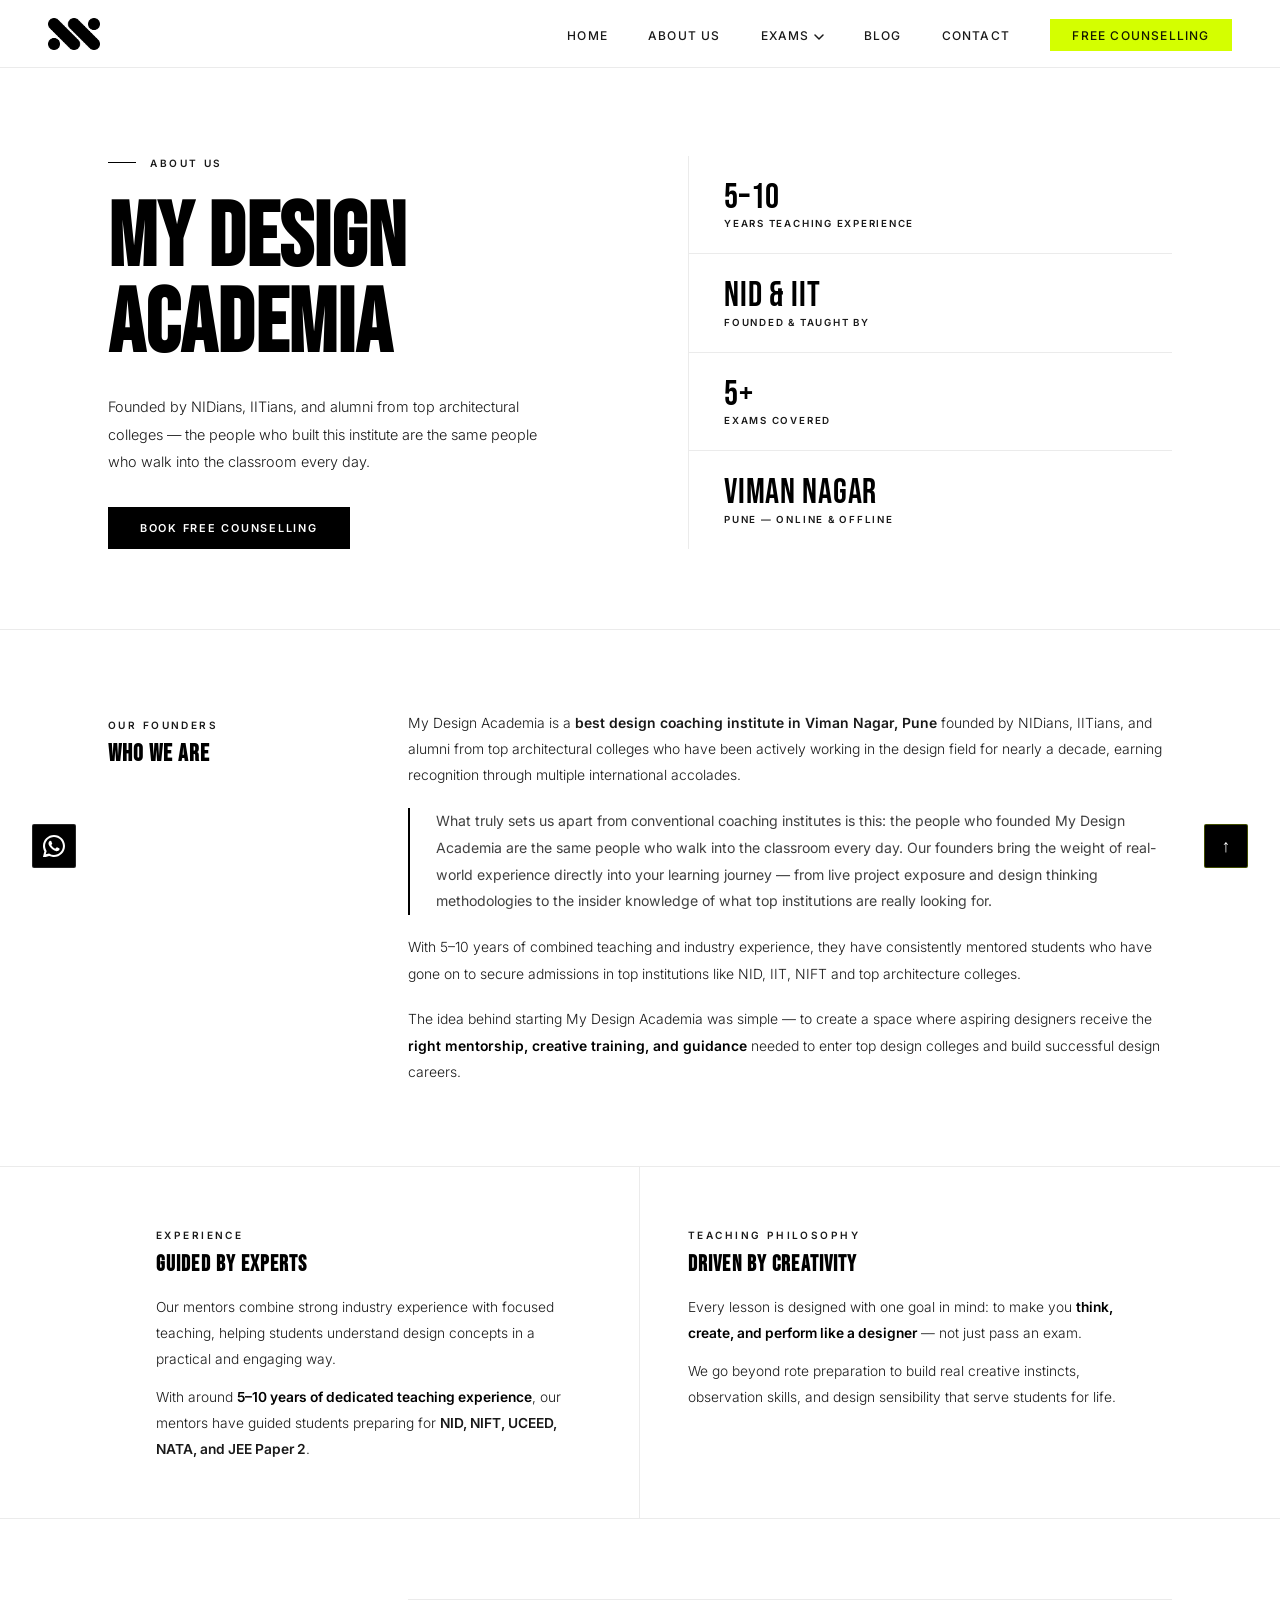
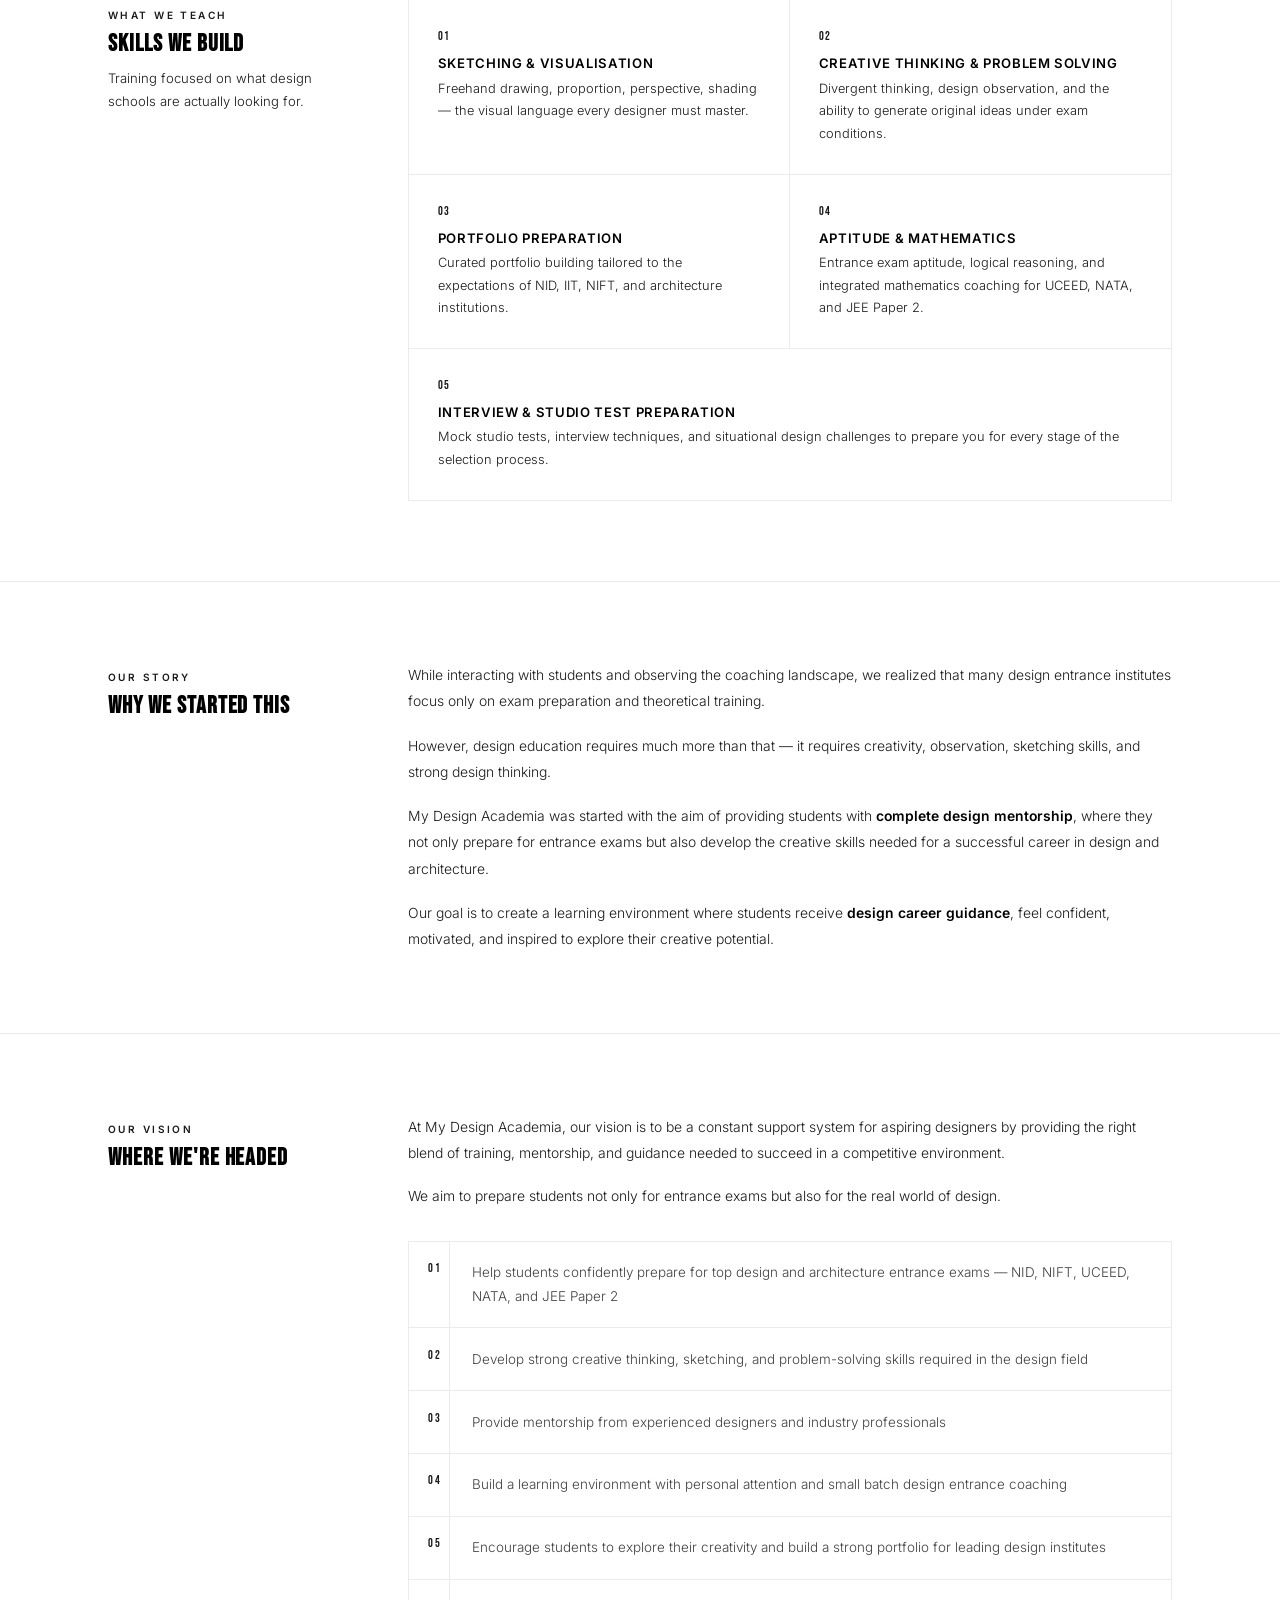
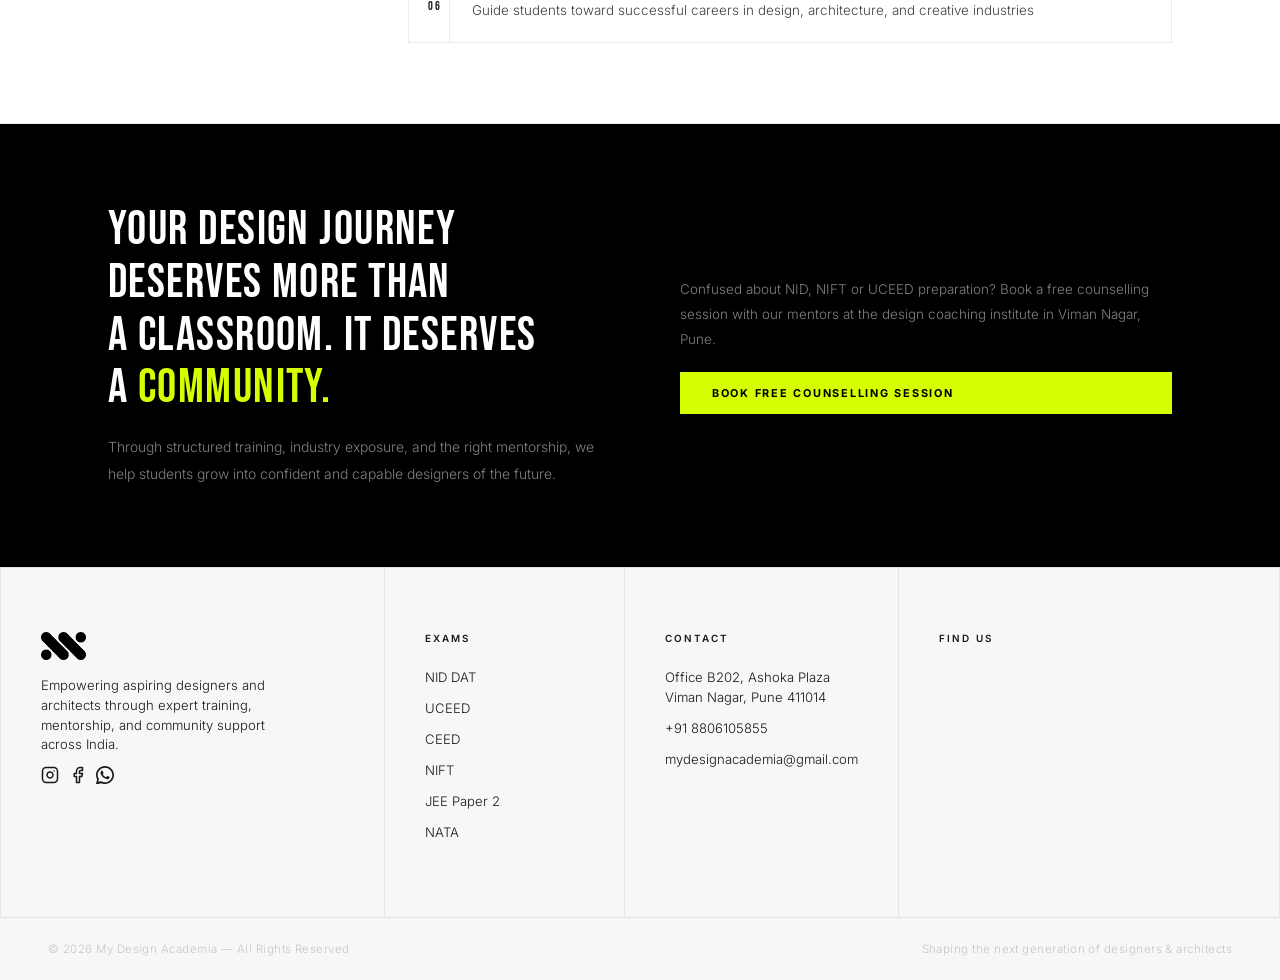
==== about_us.html @ 4517203c "fixes" ====
<!doctype html>
<html lang="en">
<head>
  <meta charset="UTF-8"/>
  <meta name="viewport" content="width=device-width, initial-scale=1.0"/>
  <title>About Us | My Design Academia</title>
  <link href="https://fonts.googleapis.com/css2?family=Bebas+Neue&family=Inter:wght@300;400;500;600&display=swap" rel="stylesheet"/>
  <link rel="stylesheet" href="css/style.css?v=2"/>
  <link rel="icon" href="favicon.ico">
</head>
<body>

<!-- Header injected by header.js -->
<div id="header"></div>

<!-- ═══ HERO ═══ -->
<section class="about-hero">
  <div class="ab-wrap">
    <div>
      <div class="ab-hero-kicker">
        <div class="ab-hero-kicker-line"></div>
        <span class="ab-label">About Us</span>
      </div>
      <h1>MY DESIGN<br>ACADEMIA</h1>
      <p class="ab-hero-sub">Founded by NIDians, IITians, and alumni from top architectural colleges &mdash; the people who built this institute are the same people who walk into the classroom every day.</p>
      <div class="ab-hero-actions">
        <a class="ab-btn-fill" href="contactus.html?exam=counselling#form">Book Free Counselling</a>
        <!-- <a class="ab-btn-ghost" href="index.html#exams">Our Courses &rarr;</a> -->
      </div>
    </div>
    <div class="ab-hero-stats">
      <div class="ab-hstat">
        <div class="ab-hstat-n">5&ndash;10</div>
        <div class="ab-hstat-l">Years Teaching Experience</div>
      </div>
      <div class="ab-hstat">
        <div class="ab-hstat-n">NID &amp; IIT</div>
        <div class="ab-hstat-l">Founded &amp; Taught By</div>
      </div>
      <div class="ab-hstat">
        <div class="ab-hstat-n">5+</div>
        <div class="ab-hstat-l">Exams Covered</div>
      </div>
      <div class="ab-hstat">
        <div class="ab-hstat-n">Viman Nagar</div>
        <div class="ab-hstat-l">Pune &mdash; Online &amp; Offline</div>
      </div>
    </div>
  </div>
</section>

<!-- ═══ FOUNDERS ═══ -->
<section class="ab-founders">
  <div class="ab-wrap">
    <div class="ab-sec-aside">
      <span class="ab-label">Our Founders</span>
      <h2>WHO WE ARE</h2>
    </div>
    <div class="ab-founders-body">
      <p>My Design Academia is a <b>best design coaching institute in Viman Nagar, Pune</b> founded by NIDians, IITians, and alumni from top architectural colleges who have been actively working in the design field for nearly a decade, earning recognition through multiple international accolades.</p>
      <div class="ab-pull-quote">
        <p>What truly sets us apart from conventional coaching institutes is this: the people who founded My Design Academia are the same people who walk into the classroom every day. Our founders bring the weight of real-world experience directly into your learning journey &mdash; from live project exposure and design thinking methodologies to the insider knowledge of what top institutions are really looking for.</p>
      </div>
      <p>With 5&ndash;10 years of combined teaching and industry experience, they have consistently mentored students who have gone on to secure admissions in top institutions like NID, IIT, NIFT and top architecture colleges.</p>
      <p>The idea behind starting My Design Academia was simple &mdash; to create a space where aspiring designers receive the <strong>right mentorship, creative training, and guidance</strong> needed to enter top design colleges and build successful design careers.</p>
    </div>
  </div>
</section>

<!-- ═══ EXPERIENCE + TEACHING ═══ -->
<div class="ab-two-col-strip">
  <div class="ab-wrap">
    <div class="ab-tcol">
      <span class="ab-label">Experience</span>
      <h3>GUIDED BY EXPERTS</h3>
      <p>Our mentors combine strong industry experience with focused teaching, helping students understand design concepts in a practical and engaging way.</p>
      <p>With around <strong>5&ndash;10 years of dedicated teaching experience</strong>, our mentors have guided students preparing for <b>NID, NIFT, UCEED, NATA, and JEE Paper 2</b>.</p>
    </div>
    <div class="ab-tcol">
      <span class="ab-label">Teaching Philosophy</span>
      <h3>DRIVEN BY CREATIVITY</h3>
      <p>Every lesson is designed with one goal in mind: to make you <strong>think, create, and perform like a designer</strong> &mdash; not just pass an exam.</p>
      <p>We go beyond rote preparation to build real creative instincts, observation skills, and design sensibility that serve students for life.</p>
    </div>
  </div>
</div>

<!-- ═══ SKILLS ═══ -->
<section class="ab-skills">
  <div class="ab-wrap">
    <div class="ab-sec-aside">
      <span class="ab-label">What We Teach</span>
      <h2>SKILLS WE BUILD</h2>
      <p class="ab-sec-sub">Training focused on what design schools are actually looking for.</p>
    </div>
    <div class="ab-skills-grid">
      <div class="ab-sk">
        <div class="ab-sk-n">01</div>
        <div class="ab-sk-title">Sketching &amp; Visualisation</div>
        <div class="ab-sk-desc">Freehand drawing, proportion, perspective, shading &mdash; the visual language every designer must master.</div>
      </div>
      <div class="ab-sk">
        <div class="ab-sk-n">02</div>
        <div class="ab-sk-title">Creative Thinking &amp; Problem Solving</div>
        <div class="ab-sk-desc">Divergent thinking, design observation, and the ability to generate original ideas under exam conditions.</div>
      </div>
      <div class="ab-sk">
        <div class="ab-sk-n">03</div>
        <div class="ab-sk-title">Portfolio Preparation</div>
        <div class="ab-sk-desc">Curated portfolio building tailored to the expectations of NID, IIT, NIFT, and architecture institutions.</div>
      </div>
      <div class="ab-sk">
        <div class="ab-sk-n">04</div>
        <div class="ab-sk-title">Aptitude &amp; Mathematics</div>
        <div class="ab-sk-desc">Entrance exam aptitude, logical reasoning, and integrated mathematics coaching for UCEED, NATA, and JEE Paper 2.</div>
      </div>
      <div class="ab-sk ab-full">
        <div class="ab-sk-n">05</div>
        <div class="ab-sk-title">Interview &amp; Studio Test Preparation</div>
        <div class="ab-sk-desc">Mock studio tests, interview techniques, and situational design challenges to prepare you for every stage of the selection process.</div>
      </div>
    </div>
  </div>
</section>

<!-- ═══ WHY WE STARTED ═══ -->
<section class="ab-why">
  <div class="ab-wrap">
    <div class="ab-sec-aside">
      <span class="ab-label">Our Story</span>
      <h2>WHY WE STARTED THIS</h2>
    </div>
    <div class="ab-why-body">
      <p>While interacting with students and observing the coaching landscape, we realized that many design entrance institutes focus only on exam preparation and theoretical training.</p>
      <p>However, design education requires much more than that &mdash; it requires creativity, observation, sketching skills, and strong design thinking.</p>
      <p>My Design Academia was started with the aim of providing students with <strong>complete design mentorship</strong>, where they not only prepare for entrance exams but also develop the creative skills needed for a successful career in design and architecture.</p>
      <p>Our goal is to create a learning environment where students receive <strong>design career guidance</strong>, feel confident, motivated, and inspired to explore their creative potential.</p>
    </div>
  </div>
</section>

<!-- ═══ VISION ═══ -->
<section class="ab-vision">
  <div class="ab-wrap">
    <div class="ab-sec-aside">
      <span class="ab-label">Our Vision</span>
      <h2>WHERE WE'RE HEADED</h2>
    </div>
    <div>
      <div class="ab-vision-intro">
        <p>At My Design Academia, our vision is to be a constant support system for aspiring designers by providing the right blend of training, mentorship, and guidance needed to succeed in a competitive environment.</p>
        <p>We aim to prepare students not only for entrance exams but also for the real world of design.</p>
      </div>
      <div class="ab-vision-list">
        <div class="ab-vl-row">
          <div class="ab-vl-num">01</div>
          <div class="ab-vl-text">Help students confidently prepare for top design and architecture entrance exams &mdash; NID, NIFT, UCEED, NATA, and JEE Paper 2</div>
        </div>
        <div class="ab-vl-row">
          <div class="ab-vl-num">02</div>
          <div class="ab-vl-text">Develop strong creative thinking, sketching, and problem-solving skills required in the design field</div>
        </div>
        <div class="ab-vl-row">
          <div class="ab-vl-num">03</div>
          <div class="ab-vl-text">Provide mentorship from experienced designers and industry professionals</div>
        </div>
        <div class="ab-vl-row">
          <div class="ab-vl-num">04</div>
          <div class="ab-vl-text">Build a learning environment with personal attention and small batch design entrance coaching</div>
        </div>
        <div class="ab-vl-row">
          <div class="ab-vl-num">05</div>
          <div class="ab-vl-text">Encourage students to explore their creativity and build a strong portfolio for leading design institutes</div>
        </div>
        <div class="ab-vl-row">
          <div class="ab-vl-num">06</div>
          <div class="ab-vl-text">Guide students toward successful careers in design, architecture, and creative industries</div>
        </div>
      </div>
    </div>
  </div>
</section>

<!-- ═══ CTA BAND ═══ -->
<div class="ab-cta-band">
  <div class="ab-wrap">
    <div>
      <div class="ab-cta-heading">YOUR DESIGN JOURNEY<br>DESERVES MORE THAN<br>A CLASSROOM. IT DESERVES<br>A <span>COMMUNITY.</span></div>
      <p class="ab-cta-body">Through structured training, industry exposure, and the right mentorship, we help students grow into confident and capable designers of the future.</p>
    </div>
    <div class="ab-cta-right">
      <p>Confused about NID, NIFT or UCEED preparation? Book a free counselling session with our mentors at the design coaching institute in Viman Nagar, Pune.</p>
      <a class="ab-btn-accent" href="contactus.html?course=counselling#form">Book Free Counselling Session</a>
      <!-- <a class="ab-btn-outline-w" href="index.html#exams">Explore Our Courses &rarr;</a> -->
    </div>
  </div>
</div>

<!-- Footer injected by header.js -->
<div id="footer"></div>

<script src="header.js"></script>
<script src="js/script.js"></script>

</body>
</html>
---- css/style.css ----
:root {
  --bg: #ffffff;
  --bg2: #f7f7f7;
  --bg3: #eeeeee;
  --border: rgba(0, 0, 0, 0.08);
  --white: #000000;
  --muted: rgba(0, 0, 0, 0.90);
  --mid: rgba(0, 0, 0, 0.75);
}

*,
*::before,
*::after {
  margin: 0;
  padding: 0;
  box-sizing: border-box;
}

html {
  scroll-behavior: smooth;
}
body {
  background: var(--bg);
  color: var(--white);
  font-family: "Inter", sans-serif;
  font-weight: 300;
  overflow-x: hidden;
}
a {
  text-decoration: none;
  color: inherit;
}
b{
  font-weight: 600;
  /* color: var(--mid) */
}
th{
  padding: 5px;
}
.label {
  font-size: 0.68rem;
  font-weight: 600;
  letter-spacing: 0.22em;
  color: var(--muted);
}
.btn {
  display: inline-block;
  font-family: "Inter", sans-serif;
  font-weight: 600;
  font-size: 0.72rem;
  letter-spacing: 0.16em;
  text-transform: uppercase;
  padding: 0.85rem 2rem;
  cursor: pointer;
  transition: all 0.2s;
}
.btn-white {
  background: #000;
  color: #fff;
}
.btn-white:hover {
  background: #333;
  color: #fff;
}
.btn-outline {
  border: 1px solid rgba(0, 0, 0, 0.4);
  color: #000;
}
.btn-outline:hover {
  background: #000;
  color: #fff;
}
.btn-black {
  background: #fff;
  color: #000;
  border: 1px solid rgba(0, 0, 0, 0.25);
}
.btn-black:hover {
  background: #000;
  color: #fff;
}

/* TOPBAR */

/* NAV */
nav {
  position: sticky;
  top: 0;
  z-index: 100;
  background: var(--bg);
  border-bottom: 1px solid var(--border);
  display: flex;
  align-items: center;
  justify-content: space-between;
  padding: 0 3rem;
  height: 68px;
}
.nav-logo {
  display: flex;
  align-items: center;
}
.nav-links {
  display: flex;
  align-items: center;
  gap: 2.5rem;
  list-style: none;
}
.nav-links a {
  font-size: 0.75rem;
  font-weight: 500;
  letter-spacing: 0.1em;
  text-transform: uppercase;
  color: var(--muted);
  transition: color 0.2s;
}
.nav-links a:hover {
  color: #000;
}
.nav-cta {
  background: #d4ff00;
  color: #fff;
  padding: 0.55rem 1.4rem;
  font-size: 0.7rem;
  font-weight: 600;
  letter-spacing: 0.12em;
  text-transform: uppercase;
  transition: background 0.2s;
}
.nav-cta:hover {
  background: #333;
  color: #d4ff00 !important;
}
/* MOBILE */
@media (max-width: 960px) {
  nav {
    padding: 0 1.5rem;
  }

  .nav-links {
    display: none;
    position: fixed;
    top: 68px;
    left: 0;
    right: 0;
    background: var(--bg);
    border-bottom: 1px solid var(--border);
    flex-direction: column;
    align-items: flex-start;
    gap: 0;
    padding: 0.5rem 1.5rem 1.5rem;
    z-index: 99;
    box-shadow: 0 8px 24px rgba(0, 0, 0, 0.08);
  }

  .nav-links.open {
    display: flex;
  }

  .nav-links li {
    width: 100%;
  }

  .nav-links li a {
    display: block;
    padding: 0.85rem 0;
    border-bottom: 1px solid rgba(0, 0, 0, 0.06);
    color: var(--muted);
  }

  .nav-links li:last-child a {
    border-bottom: none;
  }

  .nav-cta {
    margin-top: 0.5rem;
    display: inline-block;
    padding: 13px !important;
    width: 170px;
  }

  /* Mobile dropdown */
  
  .dropdown {
    position: static;
    box-shadow: none;
    border: none;
    border-left: 2px solid rgba(0, 0, 0, 0.08);
    margin-left: 1rem;
    transform: none;
    min-width: unset;
  }

  .dropdown::before {
    display: none;
  }
}

/* HERO */

/* MARQUEE — white bar with black text */
.marquee-wrap {
  background: #111;
  overflow: hidden;
  padding: 0.9rem 0;
}
.marquee-track {
  display: flex;
  animation: marquee 25s linear infinite;
  white-space: nowrap;
}
.marquee-item {
  font-family: "Bebas Neue", sans-serif;
  font-size: 1rem;
  letter-spacing: 0.15em;
  color: #fff;
  padding: 0 2.5rem;
  border-right: 1px solid rgba(255, 255, 255, 0.15);
  display: flex;
  align-items: center;
  gap: 0.8rem;
}
.marquee-item span {
  opacity: 0.3;
  font-size: 0.6rem;
}
@keyframes marquee {
  from {
    transform: translateX(0);
  }
  to {
    transform: translateX(-50%);
  }
}

/* ABOUT STRIP */
.about-strip {
  background: var(--bg2);
  border-top: 1px solid var(--border);
  border-bottom: 1px solid var(--border);
  display: grid;
  grid-template-columns: 1fr 1fr;
}
.about-left {
  padding: 5rem 3rem;
  border-right: 1px solid var(--border);
}
.about-left h2 {
  font-family: "Bebas Neue", sans-serif;
  font-size: clamp(3rem, 5vw, 5rem);
  line-height: 0.92;
  margin: 1rem 0 2rem;
}
.about-right {
  padding: 5rem 3rem;
  display: flex;
  flex-direction: column;
  gap: 1.5rem;
  justify-content: center;
}
.about-right p {
  font-size: 0.9rem;
  line-height: 1.9;
  color: var(--muted);
}
.about-bullets {
  display: flex;
  flex-direction: column;
  gap: 0.8rem;
}
.about-bullet {
  display: flex;
  align-items: center;
  gap: 1rem;
  font-size: 0.82rem;
  color: var(--mid);
}
.about-bullet::before {
  content: "—";
  color: #000;
}

/* SECTION HEADER */
.sec-header {
  text-align: center;
  padding: 5rem 3rem 3.5rem;
  border-bottom: 1px solid var(--border);
}
.sec-header h2 {
  font-family: "Bebas Neue", sans-serif;
  font-size: clamp(3rem, 6vw, 6rem);
  line-height: 0.9;
  margin: 0.8rem 0 1.2rem;
}
.sec-header p {
  font-size: 0.88rem;
  color: var(--muted);
  /* max-width: 500px; */
  width: 75%;
  margin: 0 auto;
  line-height: 1.85;
}

/* EXAMS */
#exams {
  background: var(--bg);
  border-bottom: 1px solid var(--border);
}
.exams-grid {
  display: grid;
  grid-template-columns: repeat(3, 1fr);
  border-left: 1px solid var(--border);
}
.exam-card {
  border-right: 1px solid var(--border);
  border-bottom: 1px solid var(--border);
  padding: 2.8rem 2.5rem;
  position: relative;
  transition: background 0.25s;
  display: flex;
  flex-direction: column;
}
.exam-card:hover {
  background: var(--bg3);
}
.exam-card::after {
  content: "";
  position: absolute;
  top: 0;
  left: 0;
  width: 0;
  height: 2px;
  background: #d4ff00;
  transition: width 0.3s ease;
}
.exam-card:hover::after {
  width: 100%;
}
.exam-num {
  font-family: "Bebas Neue", sans-serif;
  font-size: 4rem;
  color: rgba(0, 0, 0, 0.07);
  line-height: 1;
  margin-bottom: 1rem;
}
.exam-name {
  font-family: "Bebas Neue", sans-serif;
  font-size: 2rem;
  letter-spacing: 0.03em;
  margin-bottom: 0.4rem;
  line-height: 1;
}
.exam-full {
  font-size: 0.76rem;
  color: var(--muted);
  margin-bottom: 1.8rem;
  line-height: 1.6;
  flex: 1;
}
.exam-tags {
  display: flex;
  flex-wrap: wrap;
  gap: 0.4rem;
  margin-bottom: 1.8rem;
}
.exam-tag {
  border: 1px solid rgba(0, 0, 0, 0.2);
  color: rgba(0, 0, 0, 0.6);
  padding: 0.2rem 0.6rem;
  font-size: 0.62rem;
  letter-spacing: 0.1em;
  text-transform: uppercase;
  font-weight: 500;
}
.exam-links {
  display: flex;
  flex-direction: column;
  gap: 0.55rem;
}
.exam-link {
  font-size: 0.77rem;
  color: var(--muted);
  display: flex;
  align-items: center;
  gap: 0.5rem;
  transition: color 0.2s;
}
.exam-link::before {
  content: "→";
  color: #000;
}
.exam-link:hover {
  color: #000;
}

/* COURSES */
#courses {
  background: var(--bg2);
}
.courses-grid {
  display: grid;
  grid-template-columns: repeat(3, 1fr);
  border-bottom: 1px solid var(--border);
}
.course-card {
  border: 1px solid var(--border);
  padding: 3rem 2.5rem;
  display: flex;
  flex-direction: column;
  position: relative;
}
.course-card.featured {
  background: #000;
  color: #fff;
}
.course-rec {
  position: absolute;
  top: 0;
  left: 50%;
  transform: translateX(-50%);
  background: #d4ff00;
  color: #000;
  font-size: 0.6rem;
  font-weight: 600;
  letter-spacing: 0.14em;
  text-transform: uppercase;
  padding: 0.25rem 1rem;
  white-space: nowrap;
}
.course-duration {
  font-family: "Bebas Neue", sans-serif;
  font-size: 4rem;
  line-height: 1;
  margin-bottom: 0.4rem;
  padding-top: 1rem;
}
.course-type {
  font-size: 0.68rem;
  font-weight: 500;
  letter-spacing: 0.14em;
  text-transform: uppercase;
  color: var(--muted);
  margin-bottom: 2rem;
}
.course-card.featured .course-type {
  color: rgba(255, 255, 255, 0.55);
}
.course-divider {
  height: 1px;
  background: var(--border);
  margin-bottom: 2rem;
}
.course-card.featured .course-divider {
  background: rgba(255, 255, 255, 0.15);
}
.course-features {
  list-style: none;
  flex: 1;
  display: flex;
  flex-direction: column;
  gap: 1rem;
  margin-bottom: 2.5rem;
}
.course-features li {
  font-size: 0.83rem;
  line-height: 1.5;
  padding-left: 1.4rem;
  position: relative;
  color: var(--mid);
}
.course-card.featured .course-features li {
  color: rgba(255, 255, 255, 0.8);
}
.course-features li::before {
  content: "—";
  position: absolute;
  left: 0;
  color: #000;
}
.course-card.featured .course-features li::before {
  color: rgba(255, 255, 255, 0.4);
}
.course-btn {
  display: block;
  text-align: center;
  padding: 0.9rem;
  font-size: 0.72rem;
  font-weight: 600;
  letter-spacing: 0.14em;
  text-transform: uppercase;
  background: var(--bg);
  color: #000;
  border: 1px solid rgba(0, 0, 0, 0.2);
  transition: all 0.2s;
  cursor: pointer;
}
.course-btn:hover {
  background: #000;
  color: #fff;
}
.course-card.featured .course-btn {
  background: #d4ff00;
  color: #000;
  border: none;
  font-weight: 700;
}

/* STATS BAR */
.stats-bar {
  background: #000;
  color: #fff;
  display: grid;
  grid-template-columns: repeat(4, 1fr);
  border-bottom: 1px solid rgba(255, 255, 255, 0.08);
}
.stat-item {
  padding: 3.5rem 2rem;
  text-align: center;
  border-right: 1px solid rgba(255, 255, 255, 0.1);
}
.stat-item:last-child {
  border-right: none;
}
.stat-num {
  font-family: "Bebas Neue", sans-serif;
  font-size: 5rem;
  line-height: 1;
  color: #fff;
  display: block;
}
.stat-label {
  font-size: 0.68rem;
  font-weight: 600;
  letter-spacing: 0.15em;
  text-transform: uppercase;
  color: rgba(255, 255, 255, 0.5);
  margin-top: 0.4rem;
  display: block;
}

/* WHY */
#why {
  background: var(--bg);
  border-bottom: 1px solid var(--border);
}
.why-grid {
  display: grid;
  grid-template-columns: repeat(3, 1fr);
  border-left: 1px solid var(--border);
}
.why-item {
  border-right: 1px solid var(--border);
  border-bottom: 1px solid var(--border);
  padding: 3rem 2.5rem;
  transition: background 0.25s;
  position: relative;
  overflow: hidden;
}
.why-item:hover {
  background: var(--bg3);
}
.why-num {
  font-family: "Bebas Neue", sans-serif;
  font-size: 1rem;
  color: var(--muted);
  margin-bottom: 1.5rem;
  letter-spacing: 0.1em;
}
.why-title {
  font-weight: 600;
  font-size: 1rem;
  margin-bottom: 0.9rem;
}
.why-desc {
  font-size: 0.82rem;
  line-height: 1.8;
  color: var(--muted);
}

/* TESTIMONIALS */
.testimonials {
  background: var(--bg);
  border-bottom: 1px solid var(--border);
}
.testimonialsSwiper {
  border-left: 1px solid var(--border);
}
.testimonialsSwiper .swiper-slide {
  border-right: 1px solid var(--border);
  box-sizing: border-box;
}
.tcard {
  padding: 3rem 2.5rem;
  display: flex;
  flex-direction: column;
  height: 100%;
  box-sizing: border-box;
}
.tcard-quote {
  font-family: "Bebas Neue", sans-serif;
  font-size: 5rem;
  line-height: 0.8;
  color: rgba(0, 0, 0, 0.06);
  margin-bottom: 1rem;
}
.tcard-text {
  font-size: 0.9rem;
  line-height: 1.8;
  color: var(--mid);
  flex: 1;
  margin-bottom: 2rem;
  font-style: italic;
}
.tcard-author {
  border-top: 1px solid var(--border);
  padding-top: 1.2rem;
}
.tcard-name {
  font-weight: 600;
  font-size: 0.88rem;
  margin-bottom: 0.2rem;
}
.tcard-role {
  font-size: 0.72rem;
  color: var(--muted);
}
.testimonials-pagination {
  position: static;
  margin-top: 1.5rem;
  padding-bottom: 1.5rem;
}
.testimonials-pagination .swiper-pagination-bullet {
  background: var(--fg);
  opacity: 0.2;
}
.testimonials-pagination .swiper-pagination-bullet-active {
  opacity: 1;
}

/* EVENTS */

/* TEAM */

/* CTA BAND white */

/* FAQ */
#faq {
  background: var(--bg2);
  border-bottom: 1px solid var(--border);
}
.faq-wrap {
  display: grid;
  grid-template-columns: 1fr 1fr;
  border-left: 1px solid var(--border);
}
.faq-left {
  padding: 5rem 3rem;
  border-right: 1px solid var(--border);
  display: flex;
  flex-direction: column;
  justify-content: center;
}
.faq-left h2 {
  font-family: "Bebas Neue", sans-serif;
  font-size: clamp(3rem, 4.5vw, 4.5rem);
  line-height: 0.92;
  margin: 0.8rem 0 1.2rem;
}
.faq-left p {
  font-size: 0.86rem;
  line-height: 1.8;
  color: var(--muted);
  margin-bottom: 2rem;
}
.faq-right {
  padding: 5rem 3rem;
}
.faq-item {
  border-bottom: 1px solid var(--border);
}
.faq-q {
  padding: 1.5rem 0;
  font-weight: 600;
  font-size: 0.88rem;
  display: flex;
  justify-content: space-between;
  align-items: center;
  cursor: pointer;
  gap: 1rem;
}
.faq-plus {
  width: 22px;
  height: 22px;
  border: 1px solid rgba(0, 0, 0, 0.25);
  display: flex;
  align-items: center;
  justify-content: center;
  font-size: 1rem;
  flex-shrink: 0;
  transition: all 0.2s;
}
.faq-item.open .faq-plus {
  background: #000;
  color: #fff;
}
.faq-a {
  font-size: 0.83rem;
  line-height: 1.8;
  color: var(--muted);
  max-height: 0;
  overflow: hidden;
  transition: max-height 0.4s ease, padding 0.4s ease;
}
.faq-item.open .faq-a {
  max-height: 200px;
  padding-bottom: 1.5rem;
}

/* COMMUNITY */
.community {
  background: var(--bg);
  border-bottom: 1px solid var(--border);
  display: grid;
  grid-template-columns: 1fr 1fr;
}
.community-left {
  padding: 6rem 3rem;
  border-right: 1px solid var(--border);
  display: flex;
  flex-direction: column;
  justify-content: center;
}
.community-left h2 {
  font-family: "Bebas Neue", sans-serif;
  font-size: clamp(3.5rem, 7vw, 7rem);
  line-height: 0.9;
  margin: 1rem 0 1.5rem;
}
.community-left p {
  font-size: 0.88rem;
  line-height: 1.8;
  color: var(--muted);
  max-width: 380px;
  margin-bottom: 2.5rem;
}
.community-right {
  background: #111;
  padding: 4rem 3rem;
  display: flex;
  flex-direction: column;
  justify-content: center;
  gap: 1.2rem;
}
.community-right h3 {
  font-family: "Bebas Neue", sans-serif;
  font-size: 2rem;
  color: #fff;
  margin-bottom: 0.5rem;
}
.contact-row {
  border-bottom: 1px solid rgba(255, 255, 255, 0.12);
  padding-bottom: 1rem;
}
.contact-lbl {
  font-size: 0.6rem;
  font-weight: 600;
  letter-spacing: 0.15em;
  text-transform: uppercase;
  color: rgba(255, 255, 255, 0.45);
  margin-bottom: 0.25rem;
}
.contact-val {
  font-size: 0.9rem;
  font-weight: 500;
  color: #fff;
}

/* FOOTER */
footer {
  background: var(--bg2);
  border-top: 1px solid var(--border);
}
.footer-top {
  display: grid;
  grid-template-columns: 1.6fr 1fr 1fr 1fr;
  border-left: 1px solid var(--border);
}
.fcol {
  border-right: 1px solid var(--border);
  padding: 4rem 2.5rem;
}
.fcol iframe{
    filter: grayscale(1) contrast(1.05);
}
.footer-logo {
  font-family: "Bebas Neue", sans-serif;
  font-size: 1.5rem;
  letter-spacing: 0.06em;
  margin-bottom: 1rem;
}
.footer-desc {
  font-size: 0.8rem;
  line-height: 1.8;
  color: var(--muted);
  max-width: 240px;
  margin-bottom: 2rem;
}
.footer-socials {
  display: flex;
  gap: 0.6rem;
}
.fsoc {
  display: flex;
  align-items: center;
  justify-content: center;
  color: var(--muted);
  transition: all 0.2s;
}
.fsoc:hover {
  color: #000;
}
.fcol h4 {
  font-size: 0.62rem;
  font-weight: 600;
  letter-spacing: 0.2em;
  text-transform: uppercase;
  color: var(--muted);
  margin-bottom: 1.5rem;
}
.fcol a,
.fcol p {
  display: block;
  font-size: 0.82rem;
  color: var(--muted);
  margin-bottom: 0.7rem;
  line-height: 1.5;
  transition: color 0.2s;
}
.fcol a:hover {
  color: #000;
}
.footer-bottom {
  border-top: 1px solid var(--border);
  padding: 1.5rem 3rem;
  display: flex;
  justify-content: space-between;
  align-items: center;
}
.footer-bottom p {
  font-size: 0.72rem;
  color: rgba(0, 0, 0, 0.2);
  letter-spacing: 0.04em;
}

/* REVEAL */
.r {
  opacity: 0;
  transform: translateY(20px);
  transition: opacity 0.65s ease, transform 0.65s ease;
}
.r.v {
  opacity: 1;
  transform: translateY(0);
}
/* Fallback: if JS fails, show everything */
@media (prefers-reduced-motion: reduce) {
  .r {
    opacity: 1;
    transform: none;
  }
}

/* RESPONSIVE */
@media (max-width: 960px) {
  nav {
    padding: 0 1.5rem;
  }
  .nav-links {
    display: none;
  }
  
  
  .about-strip,
  .community,
  .faq-wrap {
    grid-template-columns: 1fr;
  }
  .about-left,
  .community-left {
    border-right: none;
    border-bottom: 1px solid var(--border);
  }
  .exams-grid,
  .courses-grid,
  .why-grid {
    grid-template-columns: 1fr 1fr;
  }
  
  .stats-bar {
    grid-template-columns: 1fr 1fr;
  }
  
  
  
  .faq-left {
    border-right: none;
    border-bottom: 1px solid var(--border);
  }
  
  
  .footer-top {
    grid-template-columns: 1fr 1fr;
  }
  .fcol,
  .about-left,
  .about-right,
  .faq-left,
  .faq-right,
  .community-left,
  .community-right {
    padding: 3rem 1.5rem;
  }
  .sec-header {
    padding: 4rem 1.5rem 2.5rem;
  }
  
  .footer-bottom {
    padding: 1.2rem 1.5rem;
    flex-direction: column;
    gap: 0.5rem;
    text-align: center;
  }
}
@media (max-width: 600px) {
  .exams-grid,
  .courses-grid,
  .why-grid,
  .team-grid,
  .stats-bar {
    grid-template-columns: 1fr;
  }
  .footer-top {
    grid-template-columns: 1fr;
  }
  
}

.mySwiper {
  width: 100%;
  position: relative;
}

.mySwiper .swiper-slide img {
  width: 100%;
  height: auto;
  display: block;
}
.mySwiper .swiper-slide {
  position: relative;
}

.mySwiper::after {
  content: "";
  position: absolute;
  inset: 0;
  z-index: 5;
  pointer-events: none;
  background: linear-gradient(
    to right,
    rgba(0, 0, 0, 0.75) 0%,
    rgba(0, 0, 0, 0.2) 50%,
    rgba(0, 0, 0, 0) 100%
  );
}
.swiper-overlay {
  position: absolute;
  bottom: 2.5rem;
  left: 3rem;
  z-index: 10;
  pointer-events: none;
}

.swiper-overlay .slide-link {
  pointer-events: all;
}

.slide-title {
  font-family: "Bebas Neue", sans-serif;
  font-size: clamp(2.5rem, 6vw, 5rem);
  color: #ffffff;
  line-height: 1;
  margin: 0 0 0.75rem;
  /* text-shadow: 0px 0px 10px black; */
  /* text-shadow: 0 0 20px rgba(0,0,0,0.5); */
}

.slide-desc {
  font-size: 0.9rem;
  color: rgba(255, 255, 255, 0.75);
  margin: 0 0 1.25rem;
  max-width: 480px;
  line-height: 1.6;
}

.slide-link {
  display: inline-block;
  font-size: 0.8rem;
  font-weight: 600;
  letter-spacing: 0.08em;
  color: #000;
  background: #d4ff00;
  padding: 0.55rem 1.2rem;
  transition: opacity 0.2s;
}
.slide-link:hover {
  opacity: 0.85;
}

@media (max-width: 767px) {
  .swiper-overlay {
    left: 1rem;
    bottom: 1rem;
  }

  .slide-title {
    font-size: clamp(1.2rem, 5vw, 2rem);
    margin-bottom: 0.5rem;
  }

  

  .slide-link {
    font-size: 0.5rem;
    padding: 0.3em 0.3rem;
  }

  .slide-desc {
    display: none;
  }
}

.nav-logo-img {
  height: 32px;
  width: auto;
  display: block;
}

/* Dropdown trigger */

.dropdown-arrow {
  width: 10px;
  height: 6px;
  flex-shrink: 0;
  transition: transform 0.25s ease;
  color: currentColor;
}

.has-dropdown.open .dropdown-arrow {
  transform: rotate(180deg);
}

/* Dropdown menu */
.has-dropdown {
  position: relative;
}

.dropdown {
  display: none;
  position: absolute;
  top: calc(100% + 1rem);
  left: 50%;
  transform: translateX(-50%);
  background: #fff;
  border: 1px solid rgba(0, 0, 0, 0.08);
  min-width: 160px;
  list-style: none;
  z-index: 200;
  box-shadow: 0 8px 24px rgba(0, 0, 0, 0.08);
}

/* small triangle pointer */
/* .dropdown::before {
  content: '';
  position: absolute;
  top: -5px;
  left: 50%;
  transform: translateX(-50%) rotate(45deg);
  width: 9px;
  height: 9px;
  background: #fff;
  border-left: 1px solid rgba(0,0,0,0.08);
  border-top: 1px solid rgba(0,0,0,0.08);
} */

.dropdown.open {
  display: block;
}

.dropdown li a {
  display: block;
  padding: 0.75rem 1.2rem;
  font-size: 0.75rem;
  font-weight: 500;
  letter-spacing: 0.08em;
  text-transform: uppercase;
  color: rgba(0, 0, 0, 0.6);
  transition: background 0.15s, color 0.15s;
}

.dropdown li a:hover {
  background: #f7f7f7;
  color: #000;
}

/* Scroll to top */
#scrollTopBtn {
  width: 44px;
  height: 44px;
  background: #000;
  color: #ffffff;
  border: 1px solid rgba(212, 255, 0, 0.3);
  border-radius: 2px;
  display: flex;
  align-items: center;
  justify-content: center;
  cursor: pointer;
  font-size: 1.1rem;
  opacity: 0;
  pointer-events: none;
  transition: opacity 0.3s ease, background 0.2s, color 0.2s;
}
#scrollTopBtn.visible {
  opacity: 1;
  pointer-events: auto;
  transform: translateY(0);
}
#scrollTopBtn:hover {
  background: #d4ff00;
  color: #000;
  border-color: #d4ff00;
}

@media (max-width: 768px) {
  .floating-btns {
    bottom: 1.25rem;
    padding: 0 1.25rem;
  }
}

/*hamburger*/

.nav-hamburger {
  display: none;
  flex-direction: column;
  justify-content: center;
  gap: 5px;
  background: none;
  border: none;
  cursor: pointer;
  padding: 0.25rem;
  z-index: 101;
}

.nav-hamburger span {
  display: block;
  width: 24px;
  height: 2px;
  background: #000;
  transition: all 0.3s ease;
  transform-origin: center;
}

.nav-hamburger.open span:nth-child(1) {
  transform: translateY(7px) rotate(45deg);
}
.nav-hamburger.open span:nth-child(2) {
  opacity: 0;
}
.nav-hamburger.open span:nth-child(3) {
  transform: translateY(-7px) rotate(-45deg);
}

@media (max-width: 960px) {
  .nav-hamburger {
    display: flex;
  }
}

.floating-btns {
  position: fixed;
  bottom: 2rem;
  left: 0;
  right: 0;
  z-index: 999;
  display: flex;
  justify-content: space-between;
  padding: 0 2rem;
  pointer-events: none;
  align-items: flex-end;
}
.floating-btns > * {
  pointer-events: auto;
}
.wa-btn {
  width: 44px;
  height: 44px;
  background: #000;
  color: #fff;
  border: 1px solid rgba(255,255,255,0.15);
  border-radius: 2px;
  display: flex;
  align-items: center;
  justify-content: center;
  transition: background 0.2s, color 0.2s;
}
.wa-btn:hover {
  background: #d4ff00;
  color: #000;
}
.wa-btn svg {
  width: 22px;
  height: 22px;
}
/* about us */
/* ── Container (replaces .r on about page) ── */
.ab-wrap {
  max-width: 1160px;
  margin: 0 auto;
  padding: 0 3rem;
}

/* ── About-page scoped label (avoids .label size diff) ── */
.ab-label {
  font-size: .63rem;
  font-weight: 600;
  letter-spacing: .24em;
  text-transform: uppercase;
  color: var(--muted);
}

/* ── HERO (scoped to .about-hero — avoids .hero conflict) ── */
.about-hero {
  padding: 5.5rem 0 5rem;
  border-bottom: 1px solid var(--border);
  background: var(--bg);
}
.about-hero .ab-wrap {
  display: grid;
  grid-template-columns: 1fr 1fr;
  gap: 6rem;
  align-items: end;
}
.ab-hero-kicker {
  display: flex;
  align-items: center;
  gap: .9rem;
  margin-bottom: 1.8rem;
}
.ab-hero-kicker-line {
  width: 28px;
  height: 1px;
  background: #000;
}
.about-hero h1 {
  font-family: "Bebas Neue", sans-serif;
  font-size: clamp(3.5rem, 7vw, 5.8rem);
  line-height: .95;
  letter-spacing: .01em;
  margin-bottom: 1.6rem;
}
.ab-hero-sub {
  font-size: .9rem;
  color: var(--muted);
  line-height: 1.9;
  max-width: 440px;
  margin-bottom: 2rem;
}
.ab-hero-actions {
  display: flex;
  gap: .75rem;
  flex-wrap: wrap;
}
.ab-btn-fill {
  display: inline-block;
  background: #000;
  color: #fff;
  font-family: "Inter", sans-serif;
  font-weight: 600;
  font-size: .68rem;
  letter-spacing: .16em;
  text-transform: uppercase;
  padding: .85rem 2rem;
  transition: background .2s;
}
.ab-btn-fill:hover { background: #222; }

.ab-btn-ghost {
  display: inline-block;
  border: 1px solid rgba(0,0,0,.22);
  color: #000;
  font-family: "Inter", sans-serif;
  font-weight: 600;
  font-size: .68rem;
  letter-spacing: .16em;
  text-transform: uppercase;
  padding: .85rem 2rem;
  transition: all .2s;
}
.ab-btn-ghost:hover { background: #000; color: #fff; }

.ab-hero-stats {
  display: flex;
  flex-direction: column;
  border-left: 1px solid var(--border);
}
.ab-hstat {
  padding: 1.5rem 2.2rem;
  border-bottom: 1px solid var(--border);
}
.ab-hstat:last-child { border-bottom: none; }
.ab-hstat-n {
  font-family: "Bebas Neue", sans-serif;
  font-size: 2.2rem;
  line-height: 1;
  letter-spacing: .02em;
}
.ab-hstat-l {
  font-size: .61rem;
  font-weight: 600;
  letter-spacing: .18em;
  text-transform: uppercase;
  color: var(--muted);
  margin-top: .2rem;
}

/* ── FOUNDERS ── */
.ab-founders {
  padding: 5rem 0;
  border-bottom: 1px solid var(--border);
}
.ab-founders .ab-wrap {
  display: grid;
  grid-template-columns: 220px 1fr;
  gap: 5rem;
  align-items: start;
}
.ab-sec-aside { padding-top: .2rem; }
.ab-sec-aside h2 {
  font-family: "Bebas Neue", sans-serif;
  font-size: 1.5rem;
  letter-spacing: .04em;
  line-height: 1.1;
  margin-top: .5rem;
}
.ab-founders-body {
  display: flex;
  flex-direction: column;
  gap: 1.2rem;
}
.ab-founders-body p {
  font-size: .87rem;
  color: var(--muted);
  line-height: 1.9;
}
.ab-founders-body strong {
  font-weight: 600;
  color: #000;
}
.ab-pull-quote {
  border-left: 2px solid #000;
  padding-left: 1.6rem;
}
.ab-pull-quote p {
  font-size: .88rem;
  color: var(--mid);
  font-weight: 400;
}

/* ── TWO-COL STRIP ── */
.ab-two-col-strip {
  border-bottom: 1px solid var(--border);
}
.ab-two-col-strip .ab-wrap {
  display: grid;
  grid-template-columns: 1fr 1fr;
}
.ab-tcol { padding: 3.5rem 3rem; }
.ab-tcol:first-child { border-right: 1px solid var(--border); }
.ab-tcol h3 {
  font-family: "Bebas Neue", sans-serif;
  font-size: 1.4rem;
  letter-spacing: .05em;
  margin-bottom: 1rem;
  margin-top: .5rem;
}
.ab-tcol p {
  font-size: .86rem;
  color: var(--muted);
  line-height: 1.9;
}
.ab-tcol p + p { margin-top: .75rem; }
.ab-tcol strong {
  font-weight: 600;
  color: #000;
}

/* ── SKILLS ── */
.ab-skills {
  padding: 5rem 0;
  border-bottom: 1px solid var(--border);
}
.ab-skills .ab-wrap {
  display: grid;
  grid-template-columns: 220px 1fr;
  gap: 5rem;
  align-items: start;
}
.ab-sec-sub {
  font-size: .82rem;
  color: var(--muted);
  line-height: 1.8;
  margin-top: .6rem;
}
.ab-skills-grid {
  display: grid;
  grid-template-columns: 1fr 1fr;
  gap: 0;
  border: 1px solid var(--border);
}
.ab-sk {
  padding: 1.8rem;
  border-bottom: 1px solid var(--border);
  border-right: 1px solid var(--border);
}
.ab-sk:nth-child(2n) { border-right: none; }
.ab-sk.ab-full { border-bottom: none; }
.ab-sk.ab-full {
  grid-column: span 2;
  border-right: none;
  border-bottom: none;
}
.ab-sk-n {
  font-family: "Bebas Neue", sans-serif;
  font-size: .78rem;
  letter-spacing: .12em;
  color: var(--muted);
  margin-bottom: .7rem;
}
.ab-sk-title {
  font-weight: 600;
  font-size: .82rem;
  letter-spacing: .05em;
  text-transform: uppercase;
  margin-bottom: .4rem;
}
.ab-sk-desc {
  font-size: .8rem;
  color: var(--muted);
  line-height: 1.75;
}

/* ── WHY ── */
.ab-why {
  padding: 5rem 0;
  border-bottom: 1px solid var(--border);
}
.ab-why .ab-wrap {
  display: grid;
  grid-template-columns: 220px 1fr;
  gap: 5rem;
  align-items: start;
}
.ab-why-body {
  display: flex;
  flex-direction: column;
  gap: 1.1rem;
}
.ab-why-body p {
  font-size: .87rem;
  color: var(--muted);
  line-height: 1.9;
}
.ab-why-body strong {
  font-weight: 600;
  color: #000;
}

/* ── VISION ── */
.ab-vision {
  padding: 5rem 0;
  border-bottom: 1px solid var(--border);
}
.ab-vision .ab-wrap {
  display: grid;
  grid-template-columns: 220px 1fr;
  gap: 5rem;
  align-items: start;
}
.ab-vision-intro {
  display: flex;
  flex-direction: column;
  gap: 1rem;
  margin-bottom: 2rem;
}
.ab-vision-intro p {
  font-size: .87rem;
  color: var(--muted);
  line-height: 1.9;
}
.ab-vision-list { border: 1px solid var(--border); }
.ab-vl-row {
  display: grid;
  grid-template-columns: 40px 1fr;
  border-bottom: 1px solid var(--border);
  align-items: start;
}
.ab-vl-row:last-child { border-bottom: none; }
.ab-vl-num {
  padding: 1.2rem 0 1.2rem 1.2rem;
  font-family: "Bebas Neue", sans-serif;
  font-size: .78rem;
  letter-spacing: .12em;
  color: var(--muted);
}
.ab-vl-text {
  padding: 1.2rem 1.4rem;
  font-size: .84rem;
  color: var(--mid);
  line-height: 1.75;
  border-left: 1px solid var(--border);
}

/* ── CTA BAND (scoped to .ab-cta-band — avoids .cta-band conflict) ── */
.ab-cta-band {
  background: #000;
  color: #fff;
  padding: 5rem 0;
}
.ab-cta-band .ab-wrap {
  display: grid;
  grid-template-columns: 1fr 1fr;
  gap: 5rem;
  align-items: center;
}
.ab-cta-heading {
  font-family: "Bebas Neue", sans-serif;
  font-size: clamp(2rem, 4vw, 3rem);
  letter-spacing: .03em;
  line-height: 1.1;
  margin-bottom: 1.2rem;
  color: #fff;
}
.ab-cta-heading span { color: #d4ff00; }
.ab-cta-body {
  font-size: .87rem;
  color: rgba(255,255,255,.5);
  line-height: 1.9;
}
.ab-cta-right {
  display: flex;
  flex-direction: column;
  gap: .8rem;
}
.ab-cta-right p {
  font-size: .84rem;
  color: rgba(255,255,255,.5);
  line-height: 1.85;
  margin-bottom: .5rem;
}
.ab-btn-accent {
  display: inline-block;
  background: #d4ff00;
  color: #000;
  font-family: "Inter", sans-serif;
  font-weight: 700;
  font-size: .68rem;
  letter-spacing: .16em;
  text-transform: uppercase;
  padding: .88rem 2rem;
  transition: background .2s;
}
.ab-btn-accent:hover { background: #c8f000; }

.ab-btn-outline-w {
  display: inline-block;
  border: 1px solid rgba(255,255,255,.25);
  color: #fff;
  font-family: "Inter", sans-serif;
  font-weight: 600;
  font-size: .68rem;
  letter-spacing: .16em;
  text-transform: uppercase;
  padding: .88rem 2rem;
  transition: all .2s;
}
.ab-btn-outline-w:hover { background: rgba(255,255,255,.08); }

/* ── RESPONSIVE ── */
@media (max-width: 960px) {
  .ab-wrap { padding: 0 1.5rem; }

  .about-hero .ab-wrap,
  .ab-two-col-strip .ab-wrap,
  .ab-cta-band .ab-wrap {
    grid-template-columns: 1fr;
    gap: 0;
  }
  .ab-hero-stats {
    border-left: none;
    border-top: 1px solid var(--border);
    flex-direction: row;
    flex-wrap: wrap;
  }
  .ab-hstat {
    flex: 1;
    min-width: 130px;
    border-right: 1px solid var(--border);
    border-bottom: 1px solid var(--border);
  }
  .ab-tcol:first-child {
    border-right: none;
    border-bottom: 1px solid var(--border);
  }
  .ab-founders .ab-wrap,
  .ab-skills .ab-wrap,
  .ab-why .ab-wrap,
  .ab-vision .ab-wrap {
    grid-template-columns: 1fr;
    gap: 2rem;
  }
  .ab-cta-band .ab-wrap { gap: 2.5rem; }
}

@media (max-width: 600px) {
  .ab-skills-grid { grid-template-columns: 1fr; }
  .ab-sk, .ab-sk.ab-full {
    grid-column: span 1;
    border-right: none;
    border-bottom: 1px solid var(--border);
  }
  .ab-sk:last-child { border-bottom: none; }
}

/* uceed */

.uc-r {
  max-width: 1200px;
  margin: 0 auto;
  padding: 0 3rem;
}
.uc-label {
  font-size: 0.68rem;
  font-weight: 600;
  letter-spacing: 0.22em;
  text-transform: uppercase;
  color: var(--muted);
}
h2.uc-sec-title {
  font-family: "Bebas Neue", sans-serif;
  font-size: 2rem;
  letter-spacing: 0.05em;
  margin: 0.4rem 0 0.6rem;
}
.uc-sec-sub {
  font-size: 0.86rem;
  color: var(--muted);
  line-height: 1.75;
  max-width: 560px;
}

/* HERO */
.uc-hero {
  background: #000;
  color: #fff;
  padding: 3.5rem 0;
  border-bottom: 3px solid var(--accent);
}
.uc-hero .uc-r {
  display: grid;
  grid-template-columns: 1fr 1fr;
  gap: 3rem;
  align-items: center;
}
.uc-hero-badge {
  display: inline-block;
  font-size: 0.62rem;
  font-weight: 700;
  letter-spacing: 0.22em;
  text-transform: uppercase;
  color: var(--accent);
  border: 1px solid var(--accent);
  padding: 0.3rem 0.8rem;
  margin-bottom: 1rem;
}
.uc-hero h1 {
  font-family: "Bebas Neue", sans-serif;
  font-size: clamp(2.6rem, 5vw, 4rem);
  line-height: 1.05;
  margin-bottom: 1rem;
}
.uc-hero h1 span {
  color: var(--accent);
}
.uc-hero p {
  font-size: 0.86rem;
  color: rgba(255, 255, 255, 0.65);
  line-height: 1.8;
  margin-bottom: 1.5rem;
  max-width: 440px;
}
.uc-btn-accent {
  display: inline-block;
  background: #c8f000;
  color: #000;
  font-family: "Inter", sans-serif;
  font-weight: 700;
  font-size: 0.7rem;
  letter-spacing: 0.15em;
  text-transform: uppercase;
  padding: 0.85rem 1.8rem;
  transition: all 0.2s;
  text-decoration: none;
}
.uc-btn-accent:hover { background: #ffffff; }

.uc-hero-stats {
  display: grid;
  grid-template-columns: repeat(2, 1fr);
  gap: 1px;
  background: rgba(255, 255, 255, 0.1);
}
.uc-hstat {
  background: #111;
  padding: 1.2rem 1.5rem;
  text-align: center;
}
.uc-hstat-n {
  font-family: "Bebas Neue", sans-serif;
  font-size: 2rem;
  color: var(--accent);
  line-height: 1;
}
.uc-hstat-l {
  font-size: 0.62rem;
  font-weight: 600;
  letter-spacing: 0.14em;
  text-transform: uppercase;
  color: rgba(255, 255, 255, 0.45);
  margin-top: 0.25rem;
}

/* INFO STRIP */
.uc-info-strip { border-bottom: 1px solid var(--border); }
.uc-info-strip .uc-r { display: grid; grid-template-columns: 1fr 1fr; }
.uc-info-col { padding: 3rem; }
.uc-info-col:first-child { border-right: 1px solid var(--border); }
.uc-info-col .uc-label { display: block; margin-bottom: 0.5rem; }
.uc-info-col h2 {
  font-family: "Bebas Neue", sans-serif;
  font-size: 1.7rem;
  letter-spacing: 0.04em;
  margin-bottom: 1rem;
}
.uc-info-col p {
  font-size: 0.84rem;
  color: var(--muted);
  line-height: 1.8;
  margin-bottom: 0.75rem;
}
.uc-info-col p:last-of-type { margin-bottom: 0; }
.uc-tag-row { display: flex; flex-wrap: wrap; gap: 0.4rem; margin-top: 1rem; }
.uc-tag {
  font-size: 0.62rem;
  font-weight: 600;
  letter-spacing: 0.1em;
  text-transform: uppercase;
  border: 1px solid rgba(0, 0, 0, 0.2);
  padding: 0.25rem 0.65rem;
  color: var(--mid);
}

/* COLLAPSE / READ MORE */
.uc-collapse-body { max-height: 0; overflow: hidden; transition: max-height 0.4s ease; }
.uc-collapse-body.open { max-height: 1000px; }
.uc-read-more-btn {
  display: inline-flex;
  align-items: center;
  gap: 0.4rem;
  font-size: 0.7rem;
  font-weight: 600;
  letter-spacing: 0.12em;
  text-transform: uppercase;
  color: var(--muted);
  cursor: pointer;
  background: none;
  border: none;
  padding: 0;
  transition: color 0.2s;
}
.uc-read-more-btn:hover { color: #000; }
.uc-arrow { transition: transform 0.3s; display: inline-block; }
.uc-read-more-btn.open .uc-arrow { transform: rotate(180deg); }

/* APPROACH */
.uc-approach {
  padding: 3rem 0;
  background: var(--bg2);
  border-bottom: 1px solid var(--border);
}
.uc-approach .uc-r {
  display: grid;
  grid-template-columns: 260px 1fr;
  gap: 3rem;
  align-items: start;
}
.uc-approach-aside .uc-label { display: block; margin-bottom: 0.5rem; }
.uc-approach-aside p {
  font-size: 0.83rem;
  color: var(--muted);
  line-height: 1.75;
  margin-top: 0.75rem;
}
.uc-approach-grid {
  display: grid;
  grid-template-columns: 1fr 1fr;
  gap: 1px;
  background: var(--border);
  border: 1px solid var(--border);
}
.uc-acard { background: var(--bg); padding: 1.5rem 1.4rem; }
.uc-acard--dark { background: #000; color: #fff; }
.uc-acard--dark .uc-adesc { color: rgba(255, 255, 255, 0.6); }

.uc-atitle {
  font-weight: 600;
  font-size: 0.78rem;
  letter-spacing: 0.06em;
  text-transform: uppercase;
  margin-bottom: 0.4rem;
}
.uc-adesc { font-size: 0.8rem; color: var(--muted); line-height: 1.7; }

/* TABS */
.uc-tabbed { padding: 3rem 0; border-bottom: 1px solid var(--border); }
.uc-tab-nav {
  display: flex;
  border-bottom: 2px solid var(--border);
  margin-bottom: 2.5rem;
  gap: 0;
  overflow-x: auto;
  overflow-y: hidden;
}
.uc-tab-btn {
  font-size: 0.68rem;
  font-weight: 600;
  letter-spacing: 0.14em;
  text-transform: uppercase;
  padding: 0.85rem 1.5rem;
  cursor: pointer;
  background: none;
  border: none;
  color: var(--muted);
  border-bottom: 2px solid transparent;
  margin-bottom: -2px;
  transition: all 0.2s;
  white-space: nowrap;
}
.uc-tab-btn.active { color: #000; border-bottom-color: #000; }
.uc-tab-btn:hover { color: #000; }
.uc-tab-pane { display: none; }
.uc-tab-pane.active { display: block; }

/* Eligibility */
.uc-elig-layout {
  display: grid;
  grid-template-columns: 260px 1fr;
  gap: 3rem;
  align-items: start;
}
.uc-elig-table { width: 100%; border-collapse: collapse; font-size: 0.83rem; }
.uc-elig-table thead th {
  background: #000;
  color: #fff;
  font-size: 0.65rem;
  font-weight: 700;
  letter-spacing: 0.13em;
  text-transform: uppercase;
  padding: 0.8rem 1.1rem;
  text-align: left;
}
.uc-elig-table tbody tr { border: 1px solid var(--border); }
.uc-elig-table tbody td { padding: 1rem 1.1rem; color: var(--mid); line-height: 1.65; vertical-align: top; }
.uc-elig-table tbody td:first-child {
  font-weight: 600;
  font-size: 0.72rem;
  letter-spacing: 0.08em;
  text-transform: uppercase;
  color: #000;
  white-space: nowrap;
  background: var(--bg2);
  border-right: 1px solid var(--border);
  width: 150px;
}

/* Exam Structure */
.uc-exam-cols { display: grid; grid-template-columns: 1fr 1fr; gap: 1.5rem; margin-bottom: 1.5rem; }
/* .uc-ecard { border: 1px solid var(--border); } */
.uc-ecard-head {
  background: #000;
  color: #fff;
  padding: 0.9rem 1.2rem;
  display: flex;
  align-items: center;
  justify-content: space-between;
}
.uc-ecard-title { font-family: "Bebas Neue", sans-serif; font-size: 1.15rem; letter-spacing: 0.08em; }
.uc-ecard-badge {
  font-size: 0.62rem;
  font-weight: 700;
  letter-spacing: 0.13em;
  text-transform: uppercase;
  color: var(--accent);
  border: 1px solid var(--accent);
  padding: 0.2rem 0.55rem;
}
.uc-struct-table { width: 100%; border-collapse: collapse; font-size: 0.82rem; }
.uc-struct-table tr { border: 1px solid var(--border); }
/* .uc-struct-table tr:last-child { border-bottom: none; } */
.uc-struct-table td { padding: 0.75rem 1.1rem; color: var(--mid); vertical-align: top; }
.uc-struct-table td:first-child {
  font-weight: 600;
  font-size: 0.68rem;
  letter-spacing: 0.1em;
  text-transform: uppercase;
  color: var(--muted);
  width: 42%;
  background: var(--bg2);
  border-right: 1px solid var(--border);
}
.uc-qtable-label {
  font-size: 0.65rem;
  font-weight: 700;
  letter-spacing: 0.13em;
  text-transform: uppercase;
  color: var(--muted);
  margin-bottom: 0.6rem;
}
.uc-qwrap { overflow-x: auto; }
.uc-qtable { width: 100%; border-collapse: collapse; font-size: 0.79rem; }
.uc-qtable thead th {
  background: #000;
  color: #fff;
  font-size: 0.62rem;
  font-weight: 700;
  letter-spacing: 0.11em;
  text-transform: uppercase;
  padding: 0.65rem 0.9rem;
  text-align: center;
  white-space: nowrap;
}
.uc-qtable thead th:first-child,
.uc-qtable thead th:nth-child(2) { text-align: left; }
.uc-qtable tbody tr { border: 1px solid var(--border); }
.uc-qtable tbody tr:last-child { background: var(--bg2); font-weight: 600; }
.uc-qtable tbody td { padding: 0.7rem 0.9rem; color: var(--mid); text-align: center; }
.uc-qtable tbody td:first-child,
.uc-qtable tbody td:nth-child(2) { text-align: left; }
.uc-neg { color: #c0392b; }

/* Syllabus */
.uc-syl-grid { display: grid; grid-template-columns: 1fr 1fr; gap: 1.5rem; }
/* .uc-syl-block { border: 1px solid var(--border); } */
.uc-syl-head {
  background: #000;
  color: #fff;
  padding: 0.9rem 1.2rem;
  display: flex;
  align-items: center;
  justify-content: space-between;
}
.uc-syl-title { font-family: "Bebas Neue", sans-serif; font-size: 1.1rem; letter-spacing: 0.08em; }
.uc-syl-sub {
  font-size: 0.62rem;
  font-weight: 700;
  letter-spacing: 0.14em;
  text-transform: uppercase;
  color: var(--accent);
}
.uc-syl-row {
  display: grid;
  grid-template-columns: 130px 1fr;
  border: 1px solid var(--border);
}
.uc-syl-row:last-child { border: 1px solid var(--border); }
.uc-syl-area {
  padding: 0.8rem 1rem;
  font-size: 0.7rem;
  font-weight: 600;
  letter-spacing: 0.05em;
  text-transform: uppercase;
  color: #000;
  background: var(--bg2);
  border-right: 1px solid var(--border);
  display: flex;
  align-items: center;
}
.uc-syl-desc {
  padding: 0.8rem 1rem;
  font-size: 0.79rem;
  color: var(--muted);
  line-height: 1.65;
  display: flex;
  align-items: center;
}

/* Campuses */
.uc-campus-grid {
  display: grid;
  grid-template-columns: repeat(3, 1fr);
  gap: 1px;
  background: var(--border);
  border: 1px solid var(--border);
}
.uc-campus-bot {
  display: grid;
  grid-template-columns: 1fr 1fr;
  gap: 1px;
  background: var(--border);
  border: 1px solid var(--border);
  border-top: none;
}
.uc-ccard { background: var(--bg); padding: 1.5rem 1.4rem; }
.uc-cnum {
  font-family: "Bebas Neue", sans-serif;
  font-size: 2.2rem;
  color: var(--bg3);
  line-height: 1;
  margin-bottom: 0.3rem;
}
.uc-cname { font-weight: 700; font-size: 0.82rem; letter-spacing: 0.07em; text-transform: uppercase; margin-bottom: 0.3rem; }
.uc-cdis { font-size: 0.76rem; color: var(--muted); margin-bottom: 0.5rem; }
.uc-cseats {
  display: inline-block;
  background: #000;
  color: #fff;
  font-size: 0.62rem;
  font-weight: 700;
  letter-spacing: 0.13em;
  text-transform: uppercase;
  padding: 0.2rem 0.6rem;
  margin-bottom: 0.6rem;
}
.uc-cfeat { font-size: 0.78rem; color: var(--muted); line-height: 1.65; }

/* Fee Table */
.uc-fee-table { width: 100%; border-collapse: collapse; font-size: 0.82rem; }
.uc-fee-table thead th {
  background: #000;
  color: #fff;
  font-size: 0.63rem;
  font-weight: 700;
  letter-spacing: 0.13em;
  text-transform: uppercase;
  padding: 0.8rem 1rem;
  text-align: left;
  white-space: nowrap;
}
.uc-fee-table tbody tr { border: 1px solid var(--border); }
.uc-fee-table tbody td { padding: 0.9rem 1rem; color: var(--mid); }
.uc-fee-table tbody td:first-child { font-weight: 700; color: #000; }
.uc-fee-total { font-weight: 700; color: #000 !important; background: var(--bg2); }

/* CTA */
.uc-cta { background: #000; color: #fff; padding: 3.5rem 0; }
.uc-cta .uc-r {
  display: flex;
  align-items: center;
  justify-content: space-between;
  gap: 2rem;
}
.uc-cta h2 {
  font-family: "Bebas Neue", sans-serif;
  font-size: 2.2rem;
  letter-spacing: 0.04em;
  margin-bottom: 0.5rem;
}
.uc-cta h2 span { color: var(--accent); }
.uc-cta p { font-size: 0.85rem; color: rgba(255, 255, 255, 0.6); line-height: 1.75; max-width: 400px; }

/* RESPONSIVE */
@media (max-width: 960px) {
  .uc-r { padding: 0 1.5rem; }
  .uc-hero .uc-r,
  .uc-info-strip .uc-r { grid-template-columns: 1fr; }
  .uc-info-col:first-child { border-right: none; border-bottom: 1px solid var(--border); }
  .uc-approach .uc-r { grid-template-columns: 1fr; }
  .uc-elig-layout { grid-template-columns: 1fr; }
  .uc-exam-cols,
  .uc-syl-grid { grid-template-columns: 1fr; }
  .uc-campus-grid { grid-template-columns: 1fr 1fr; }
  .uc-campus-bot { grid-template-columns: 1fr; }
  .uc-cta .uc-r { flex-direction: column; align-items: flex-start; }
  
}
@media (max-width: 600px) {
  .uc-approach-grid { grid-template-columns: 1fr; }
  .uc-campus-grid { grid-template-columns: 1fr; }
  .uc-tab-btn { padding: 0.7rem 0.9rem; font-size: 0.62rem; }

}
/* @media (max-width: 960px){
  .uc-tab-nav {
  overflow-x: auto;
}
} */

/* ── Horizontal exam card (standalone, below grid) ─────────────────── */

.exam-card-horizontal-wrap .exam-card {
  flex-direction: row;
  align-items: stretch;
  gap: 0;
  border-right: 1px solid var(--border);
  border-bottom: 1px solid var(--border);
  border-top: 2px solid #d4ff00;
  padding: 0;
  background: #f7f7f5;
}

.exam-card-horizontal-wrap .exam-card::after {
  display: none;
}

.exam-card-horizontal-wrap .exam-num {
  flex: 0 0 5rem;
  margin-bottom: 0;
  font-size: 2.5rem;
  color: rgba(0,0,0,0.12);
  padding: 1.8rem 1.2rem;
  display: flex;
  align-items: flex-start;
  justify-content: center;
  border-right: 1px solid var(--border);
}

.exam-card-horizontal-wrap .exam-name {
  flex: 0 0 9rem;
  margin-bottom: 0;
  font-size: 1.6rem;
  padding: 1.8rem 1.5rem;
  display: flex;
  align-items: center;
  border-right: 1px solid var(--border);
  background: #efefec;
}

.exam-card-horizontal-wrap .exam-full {
  flex: 0 0 28rem;
  margin-bottom: 0;
  padding: 1.8rem 1.8rem;
  font-size: 0.74rem;
  color: var(--muted);
  line-height: 1.6;
  border-right: 1px solid var(--border);
  display: flex;
  align-items: center;
}

.exam-card-horizontal-wrap .exam-tags {
  flex: 0 0 11rem;
  flex-direction: column;
  gap: 0.35rem;
  margin-bottom: 0;
  padding: 1.8rem 1.5rem;
  display: flex;
  justify-content: center;
  border-right: 1px solid var(--border);
}

.exam-card-horizontal-wrap .exam-tag {
  background: #e8e8e4;
  border-color: transparent;
  color: rgba(0,0,0,0.5);
}

.exam-card-horizontal-wrap .exam-links {
  flex: 0 0 13rem;
  padding: 1.8rem 1.8rem;
  display: flex;
  flex-direction: column;
  justify-content: center;
  gap: 0.55rem;
}

/* Mobile: revert to normal card layout */
@media (max-width: 600px) {
  .exam-card-horizontal-wrap .exam-card {
    flex-direction: column;
    border-top: 2px solid #d4ff00;
    background: #f7f7f5;
    padding: 2.8rem 1.5rem;
  }
  .exam-card-horizontal-wrap .exam-num  { flex: unset; border: none; padding: 0; margin-bottom: 1rem; font-size: 4rem; justify-content: flex-start; }
  .exam-card-horizontal-wrap .exam-name { flex: unset; border: none; padding: 0; margin-bottom: 0.4rem; background: transparent; }
  .exam-card-horizontal-wrap .exam-full { flex: unset; border: none; padding: 0; margin-bottom: 1.8rem; }
  .exam-card-horizontal-wrap .exam-tags { flex: unset; flex-direction: row; flex-wrap: wrap; padding: 0; border: none; margin-bottom: 1.8rem; }
  .exam-card-horizontal-wrap .exam-links { flex: unset; padding: 0; }
}

/* ============================================================
   nid.css — NID page–specific styles
   All uc-* layout classes are already in style.css.
   This file adds only what's new: the switcher bar,
   the page toggle, and the M.Des seat matrix table.
   ============================================================ */

/* ── PROGRAMME SWITCHER ── */
.nid-switcher {
  background: #000;
  border-top: 1px solid rgba(255, 255, 255, 0.12);
  position: sticky;
  bottom: 0;
  z-index: 200;
}

.nid-switcher-inner {
  display: flex;
  align-items: center;
  gap: 0;
}

.nid-sw-label {
  font-size: 0.62rem;
  font-weight: 700;
  letter-spacing: 0.2em;
  text-transform: uppercase;
  color: rgba(255, 255, 255, 0.35);
  padding: 0 1.5rem 0 0;
  border-right: 1px solid rgba(255, 255, 255, 0.1);
  white-space: nowrap;
}

.nid-sw-btn {
  font-size: 0.72rem;
  font-weight: 600;
  letter-spacing: 0.16em;
  text-transform: uppercase;
  padding: 1.1rem 2rem;
  cursor: pointer;
  background: none;
  border: none;
  color: rgba(255, 255, 255, 0.45);
  border-bottom: 2px solid transparent;
  transition: all 0.2s;
  white-space: nowrap;
}
.nid-sw-btn.active {
  color: #fff;
  border-bottom-color: var(--accent);
}
.nid-sw-btn:hover {
  color: #fff;
}

.nid-sw-divider {
  width: 1px;
  height: 20px;
  background: rgba(255, 255, 255, 0.1);
  margin: 0 0.5rem;
}

/* ── PAGE TOGGLE ── */
.nid-page {
  display: none;
}
.nid-page.active {
  display: block;
}

/* ── M.Des SEAT MATRIX TABLE ──
   Reuses style.css's uc-fee-table pattern but with
   centred data columns and a highlighted first column. */
.nid-seat-table {
  width: 100%;
  border-collapse: collapse;
  font-size: 0.83rem;
}
.nid-seat-table thead th {
  background: #000;
  color: #fff;
  font-size: 0.65rem;
  font-weight: 700;
  letter-spacing: 0.13em;
  text-transform: uppercase;
  padding: 0.8rem 1.1rem;
  text-align: left;
}
.nid-seat-table thead th:not(:first-child) {
  text-align: center;
}
.nid-seat-table tbody tr {
  border-bottom: 1px solid var(--border);
}
.nid-seat-table tbody td {
  padding: 0.8rem 1.1rem;
  color: var(--mid);
  vertical-align: middle;
  background: var(--bg2);
  border-right: 1px solid var(--border);
  font-weight: 600;
}
.nid-seat-table tbody td:first-child {
  font-weight: 600;
  color: #000;
  background: var(--bg2);
  border-right: 1px solid var(--border);
  text-align: left;
  font-size: 0.8rem;
}

/* ── RESPONSIVE ── */
@media (max-width: 960px) {
  .nid-sw-label {
    display: none;
  }
  .nid-sw-btn {
    padding: 0.9rem 1.2rem;
  }
}
@media (max-width: 600px) {
  .nid-sw-btn {
    font-size: 0.65rem;
    padding: 0.9rem 1rem;
  }
}
/* =====================================================
   contact.css  —  My Design Academia
   Save as: css/contact.css
   Add to contact.html: <link rel="stylesheet" href="css/contact.css" />
   ===================================================== */

/* ─────────────────────────────────────────
   SCROLL-TO-TOP BUTTON
───────────────────────────────────────── */

/* ─────────────────────────────────────────
   HERO
───────────────────────────────────────── */
.contact-hero {
  background: #000;
  color: #fff;
  padding: 6rem 6rem 5rem;
  position: relative;
  overflow: hidden;
}
.contact-hero::before {
  content: "CONTACT";
  position: absolute;
  top: 50%;
  left: 50%;
  transform: translate(-50%, -50%);
  font-family: "Bebas Neue", sans-serif;
  font-size: clamp(6rem, 18vw, 18rem);
  color: rgba(255, 255, 255, 0.04);
  white-space: nowrap;
  pointer-events: none;
  letter-spacing: 0.04em;
  z-index: 0;
}
.contact-hero > * { position: relative; z-index: 1; }

.contact-hero .label {
  color: #d4ff00;
  display: block;
  margin-bottom: 1rem;
}
.contact-hero h1 {
  font-family: "Bebas Neue", sans-serif;
  font-size: clamp(3rem, 7.5vw, 6.5rem);
  line-height: 0.92;
  letter-spacing: 0.02em;
  margin-bottom: 1.5rem;
}
.contact-hero p {
  font-size: 0.95rem;
  font-weight: 300;
  color: rgba(255, 255, 255, 0.55);
  max-width: 460px;
  line-height: 1.75;
}

/* badges */
.hero-badges {
  display: flex;
  flex-wrap: wrap;
  gap: 0.65rem;
  margin-top: 2.5rem;
}
.hero-badge {
  display: inline-flex;
  align-items: center;
  gap: 0.45rem;
  background: rgba(255, 255, 255, 0.07);
  border: 1px solid rgba(255, 255, 255, 0.12);
  padding: 0.45rem 1rem;
  font-size: 0.66rem;
  font-weight: 600;
  letter-spacing: 0.14em;
  text-transform: uppercase;
  color: rgba(255, 255, 255, 0.65);
}
.hero-badge .dot {
  width: 6px;
  height: 6px;
  background: #d4ff00;
  border-radius: 50%;
  flex-shrink: 0;
  animation: dotBlink 2s infinite;
}
@keyframes dotBlink {
  0%, 100% { opacity: 1; }
  50%       { opacity: 0.3; }
}

/* accent tag bottom-right */
.hero-accent {
  position: absolute;
  right: 6rem;
  bottom: 3rem;
  display: flex;
  align-items: center;
  gap: 1rem;
  opacity: 0.3;
  z-index: 1;
}
.hero-accent-line { width: 56px; height: 1px; background: #fff; }
.hero-accent span {
  font-size: 0.65rem;
  font-weight: 600;
  letter-spacing: 0.22em;
  text-transform: uppercase;
  color: #fff;
}

/* ─────────────────────────────────────────
   TWO-COLUMN LAYOUT
───────────────────────────────────────── */
.contact-main {
  display: grid;
  grid-template-columns: 480px 1fr;
  align-items: start;
}

/* ─────────────────────────────────────────
   LEFT — INFO PANEL
───────────────────────────────────────── */
.contact-info {
  background: #f4f4f4;
  padding: 4.5rem 3.5rem;
  border-right: 1px solid rgba(0, 0, 0, 0.08);
  position: sticky;
  top: 68px; /* sits below the sticky nav */
}
.contact-info > .label {
  display: block;
  margin-bottom: 1.2rem;
}
.contact-info > h2 {
  font-family: "Bebas Neue", sans-serif;
  font-size: 2.2rem;
  line-height: 1;
  letter-spacing: 0.04em;
  margin-bottom: 2.8rem;
}

/* info rows */
.info-block {
  display: flex;
  gap: 1.2rem;
  align-items: flex-start;
  margin-bottom: 2rem;
}
.info-icon {
  width: 40px;
  height: 40px;
  background: #000;
  display: flex;
  align-items: center;
  justify-content: center;
  flex-shrink: 0;
}
.info-icon svg { width: 18px; height: 18px; color: #fff; }

.info-lbl {
  font-size: 0.62rem;
  font-weight: 600;
  letter-spacing: 0.2em;
  text-transform: uppercase;
  color: rgba(0, 0, 0, 0.38);
  margin-bottom: 0.3rem;
}
.info-val {
  font-size: 0.88rem;
  font-weight: 500;
  color: #000;
  line-height: 1.55;
}
.info-val a { color: #000; text-decoration: none; }
.info-val a:hover { color: #555; }

/* thin divider */
.info-divider {
  height: 1px;
  background: rgba(0, 0, 0, 0.08);
  margin: 2rem 0;
}

/* social pills */
.social-row {
  display: flex;
  gap: 0.6rem;
  flex-wrap: wrap;
  margin-bottom: 2.5rem;
}
.social-pill {
  display: inline-flex;
  align-items: center;
  gap: 0.45rem;
  padding: 0.5rem 1rem;
  border: 1px solid rgba(0, 0, 0, 0.14);
  font-size: 0.65rem;
  font-weight: 600;
  letter-spacing: 0.12em;
  text-transform: uppercase;
  color: #000;
  text-decoration: none;
  transition: background 0.18s, color 0.18s, border-color 0.18s;
}
.social-pill svg { width: 13px; height: 13px; flex-shrink: 0; }
.social-pill:hover { background: #000; color: #fff; border-color: #000; }

/* embedded map */
.map-block {
  height: 170px;
  background: #ddd;
  position: relative;
  overflow: hidden;
}
.map-block iframe {
  width: 100%;
  height: 100%;
  border: none;
  filter: grayscale(1) contrast(1.05);
  display: block;
}
.map-bar {
  position: absolute;
  bottom: 0; left: 0; right: 0;
  background: #000;
  color: #fff;
  font-size: 0.62rem;
  font-weight: 600;
  letter-spacing: 0.15em;
  text-transform: uppercase;
  padding: 0.55rem 1rem;
  display: flex;
  align-items: center;
  justify-content: space-between;
}
.map-bar a { color: #d4ff00; text-decoration: none; }

/* hours table */
.hours-section { margin-top: 2.5rem; }
.hours-section > .label { display: block; margin-bottom: 1rem; }
.hours-row {
  display: flex;
  justify-content: space-between;
  align-items: center;
  padding: 0.55rem 0;
  border-bottom: 1px solid rgba(0, 0, 0, 0.06);
  font-size: 0.82rem;
}
.hours-row:last-child { border-bottom: none; }
.hours-day  { font-weight: 500; }
.hours-time { color: rgba(0, 0, 0, 0.5); font-weight: 300; }
.hours-badge {
  background: #d4ff00;
  color: #000;
  font-size: 0.56rem;
  font-weight: 700;
  letter-spacing: 0.12em;
  text-transform: uppercase;
  padding: 0.18rem 0.45rem;
  margin-left: 0.5rem;
}

/* ─────────────────────────────────────────
   RIGHT — FORM PANEL
───────────────────────────────────────── */
.contact-form-panel {
  background: #fff;
  padding: 4.5rem 5rem;
}
.contact-form-panel > .label { display: block; margin-bottom: 1rem; }
.contact-form-panel > h2 {
  font-family: "Bebas Neue", sans-serif;
  font-size: 2.2rem;
  line-height: 1;
  letter-spacing: 0.04em;
  margin-bottom: 0.65rem;
}
.form-intro {
  font-size: 0.88rem;
  font-weight: 300;
  color: rgba(0, 0, 0, 0.5);
  line-height: 1.65;
  margin-bottom: 3rem;
  max-width: 520px;
}

/* ── 2-column grid ── */
.form-grid {
  display: grid;
  grid-template-columns: 1fr 1fr;
  gap: 2rem 2.5rem;       /* row-gap  column-gap */
}

/* field wrapper */
.fg {
  display: flex;
  flex-direction: column;
  gap: 0.45rem;
}
.fg.span2 { grid-column: 1 / -1; }

/* label */
.fg > label {
  font-size: 0.62rem;
  font-weight: 600;
  letter-spacing: 0.18em;
  text-transform: uppercase;
  color: rgba(0, 0, 0, 0.42);
}
.fg .opt {
  font-weight: 300;
  text-transform: none;
  letter-spacing: 0;
}

/* ── all single-line fields: same 52px height ── */
.fg input,
.fg select {
  font-family: "Inter", sans-serif;
  font-size: 0.88rem;
  font-weight: 400;
  color: #000;
  background: #f6f6f6;
  border: 1px solid rgba(0, 0, 0, 0.12);
  padding: 0 1rem;
  height: 52px;
  line-height: 52px;
  outline: none;
  appearance: none;
  -webkit-appearance: none;
  border-radius: 0;
  width: 100%;
  box-sizing: border-box;
  transition: border-color 0.18s, background 0.18s;
}
.fg input::placeholder { color: rgba(0, 0, 0, 0.28); font-weight: 300; }
.fg input:focus,
.fg select:focus { border-color: #000; background: #fff; outline: none; }

/* select custom arrow */
.fg select {
  background-image: url("data:image/svg+xml,%3Csvg xmlns='http://www.w3.org/2000/svg' width='11' height='7' viewBox='0 0 11 7'%3E%3Cpath d='M1 1L5.5 6L10 1' stroke='%23000000' stroke-width='1.5' stroke-linecap='round' stroke-linejoin='round' fill='none'/%3E%3C/svg%3E");
  background-repeat: no-repeat;
  background-position: right 1rem center;
  padding-right: 2.4rem;
  cursor: pointer;
}
.fg select option { color: #000; background: #fff; }

/* phone field with +91 prefix */
.phone-wrap { display: flex; }
.phone-prefix {
  background: #000;
  color: #fff;
  font-size: 0.82rem;
  font-weight: 600;
  padding: 0 0.85rem;
  height: 52px;
  white-space: nowrap;
  flex-shrink: 0;
  display: flex;
  align-items: center;
  gap: 0.35rem;
  border: 1px solid #000;
  box-sizing: border-box;
}
.phone-prefix svg { width: 14px; height: 14px; color: #fff; }
.fg-phone-input { border-left: none !important; flex: 1; min-width: 0; }

/* textarea */
.fg textarea {
  font-family: "Inter", sans-serif;
  font-size: 0.88rem;
  font-weight: 400;
  color: #000;
  background: #f6f6f6;
  border: 1px solid rgba(0, 0, 0, 0.12);
  padding: 1rem;
  outline: none;
  border-radius: 0;
  width: 100%;
  box-sizing: border-box;
  transition: border-color 0.18s, background 0.18s;
  resize: vertical;
  min-height: 130px;
  line-height: 1.6;
  appearance: none;
  -webkit-appearance: none;
}
.fg textarea::placeholder { color: rgba(0, 0, 0, 0.28); font-weight: 300; }
.fg textarea:focus { border-color: #000; background: #fff; outline: none; }

/* consent checkbox row */
.consent-row {
  display: flex;
  align-items: flex-start;
  gap: 0.7rem;
  grid-column: 1 / -1;
}
.consent-row input[type="checkbox"] {
  width: 17px;
  height: 17px;
  min-width: 17px;
  margin-top: 2px;
  accent-color: #000;
  cursor: pointer;
  flex-shrink: 0;
}
.consent-row label {
  font-size: 0.78rem;
  font-weight: 300;
  color: rgba(0, 0, 0, 0.55);
  line-height: 1.55;
  cursor: pointer;
}
.consent-row label a { color: #000; font-weight: 500; text-decoration: underline; }

/* submit row */
.submit-row {
  grid-column: 1 / -1;
  display: flex;
  align-items: center;
  gap: 2rem;
  margin-top: 0.4rem;
}
.btn-submit {
  background: #000;
  color: #fff;
  border: none;
  font-family: "Inter", sans-serif;
  font-size: 0.7rem;
  font-weight: 600;
  letter-spacing: 0.18em;
  text-transform: uppercase;
  padding: 1rem 2.6rem;
  cursor: pointer;
  display: inline-flex;
  align-items: center;
  gap: 0.7rem;
  transition: background 0.18s, color 0.18s;
  white-space: nowrap;
}
.btn-submit svg { width: 15px; height: 15px; transition: transform 0.18s; flex-shrink: 0; }
.btn-submit:hover              { background: #d4ff00; color: #000; }
.btn-submit:hover svg          { transform: translateX(3px); }

.submit-note {
  font-size: 0.75rem;
  color: rgba(0, 0, 0, 0.38);
  font-weight: 300;
  line-height: 1.55;
}
.submit-note strong { color: #000; font-weight: 600; }

/* success banner */
.form-success {
  display: none;
  align-items: center;
  gap: 0.8rem;
  background: #d4ff00;
  color: #000;
  padding: 1rem 1.4rem;
  font-size: 0.82rem;
  font-weight: 600;
  letter-spacing: 0.06em;
  grid-column: 1 / -1;
}
.form-success.show { display: flex; }
.form-success svg  { width: 18px; height: 18px; flex-shrink: 0; }

/* ─────────────────────────────────────────
   BOTTOM STRIP
───────────────────────────────────────── */

/* ─────────────────────────────────────────
   WHATSAPP FLOATING BUTTON
───────────────────────────────────────── */

/* ─────────────────────────────────────────
   RESPONSIVE
───────────────────────────────────────── */
@media (max-width: 1180px) {
  .contact-main { grid-template-columns: 480px 1fr; }
  .contact-form-panel { padding: 4rem 3.5rem; }
}

@media (max-width: 960px) {
  .contact-main { grid-template-columns: 1fr; }
  .contact-info {
    position: static;
    border-right: none;
    border-bottom: 1px solid rgba(0, 0, 0, 0.08);
    padding: 3.5rem 2.5rem;
  }
  .contact-form-panel { padding: 3.5rem 2.5rem; }
  
  
  
  
}

@media (max-width: 640px) {
  .contact-hero   { padding: 4.5rem 1.5rem 3.5rem; }
  .hero-accent    { display: none; }
  .contact-info   { padding: 3rem 1.5rem; }
  .contact-form-panel { padding: 3rem 1.5rem; }
  .form-grid      { grid-template-columns: 1fr; }
  .fg.span2       { grid-column: 1; }
  .consent-row    { grid-column: 1; }
  .submit-row     { grid-column: 1; flex-direction: column; align-items: flex-start; gap: 1rem; }
  .form-success   { grid-column: 1; }
  
  
  
}

/* ============================================================
   BLOG DETAIL PAGE — paste at the bottom of style.css
   Uses existing: .label, .btn, .btn-white, .btn-outline,
   .sec-header, var(--bg), var(--bg2), var(--bg3),
   var(--border), var(--muted), var(--mid)
   ============================================================ */

/* ── HERO ── */
.bd-hero {
  background: #000;
  color: #fff;
  padding: 4rem 0 3.5rem;
  border-bottom: 1px solid rgba(255,255,255,0.08);
}
.bd-hero-inner {
  max-width: 800px;
  margin: 0 auto;
  padding: 0 3rem;
}
.bd-meta-bar {
  display: flex;
  align-items: center;
  justify-content: space-between;
  margin-bottom: 2.5rem;
}
.bd-back {
  font-size: 0.7rem;
  font-weight: 600;
  letter-spacing: 0.12em;
  text-transform: uppercase;
  color: rgba(255,255,255,0.4);
  transition: color 0.2s;
}
.bd-back:hover { color: #d4ff00; }
.bd-meta-right {
  display: flex;
  align-items: center;
  gap: 0.6rem;
}
.bd-category {
  display: inline-block;
  background: #d4ff00;
  color: #000;
  font-size: 0.6rem;
  font-weight: 700;
  letter-spacing: 0.14em;
  text-transform: uppercase;
  padding: 0.22rem 0.65rem;
}
.bd-dot { color: rgba(255,255,255,0.3); }
.bd-read-time {
  font-size: 0.7rem;
  color: rgba(255,255,255,0.4);
}
.bd-title {
  font-family: "Bebas Neue", sans-serif;
  font-size: clamp(2.6rem, 5vw, 4.5rem);
  line-height: 1.0;
  letter-spacing: 0.02em;
  color: #fff;
  margin-bottom: 1.2rem;
}
.bd-subtitle {
  font-size: 0.95rem;
  font-weight: 300;
  color: rgba(255,255,255,0.55);
  line-height: 1.8;
  margin-bottom: 2.5rem;
}
.bd-author-row {
  display: flex;
  align-items: center;
  gap: 1rem;
  border-top: 1px solid rgba(255,255,255,0.1);
  padding-top: 1.5rem;
}
.bd-author-avatar {
  width: 42px;
  height: 42px;
  background: rgba(255,255,255,0.08);
  border: 1px solid rgba(255,255,255,0.15);
  border-radius: 50%;
  display: flex;
  align-items: center;
  justify-content: center;
  font-family: "Bebas Neue", sans-serif;
  font-size: 0.9rem;
  color: #d4ff00;
  flex-shrink: 0;
}
.bd-author-info {
  display: flex;
  flex-direction: column;
  gap: 0.2rem;
  flex: 1;
}
.bd-author-name { font-weight: 600; font-size: 0.85rem; color: #fff; }
.bd-author-role  { font-size: 0.68rem; color: rgba(255,255,255,0.38); }
.bd-date-block   { display: flex; flex-direction: column; gap: 0.1rem; text-align: right; }
.bd-date-label {
  font-size: 0.58rem;
  font-weight: 600;
  letter-spacing: 0.16em;
  text-transform: uppercase;
  color: rgba(255,255,255,0.28);
}
.bd-date-val { font-size: 0.75rem; font-weight: 500; color: rgba(255,255,255,0.55); }

/* ── LAYOUT ── */
.bd-layout {
  max-width: 800px;
  margin: 0 auto;
  padding: 4rem 3rem;
}

/* ── ARTICLE ── */
.bd-article {
  display: flex;
  flex-direction: column;
  gap: 3.5rem;
}
.bd-article section {
  display: flex;
  flex-direction: column;
  gap: 1.25rem;
}
.bd-article h2 {
  font-family: "Bebas Neue", sans-serif;
  font-size: 1.9rem;
  letter-spacing: 0.04em;
  line-height: 1;
  border-top: 2px solid #000;
  padding-top: 0.6rem;
  margin-bottom: 0.2rem;
}
.bd-article p {
  font-size: 0.93rem;
  line-height: 1.92;
  color: var(--muted);
}
.bd-article b { font-weight: 600; color: #000; }

/* ── FIGURE ── */
.bd-figure {
  display: flex;
  flex-direction: column;
  margin: 0.5rem 0;
}
.bd-figure-img {
  width: 100%;
  display: block;
  border: 1px solid var(--border);
}
.bd-figcaption {
  font-size: 0.72rem;
  color: var(--muted);
  font-style: italic;
  padding: 0.7rem 0.9rem;
  background: var(--bg2);
  border: 1px solid var(--border);
  border-top: none;
  line-height: 1.6;
}

/* ── ARTICLE CTA ── */

/* ── RELATED ── */

.bd-rel-body .bd-category { align-self: flex-start; }

.bd-rel-body .bd-read-time { font-size: 0.68rem; color: var(--muted); }

/* ── RESPONSIVE ── */
@media (max-width: 960px) {
  .bd-hero-inner { padding: 0 1.5rem; }
  .bd-layout { padding: 3rem 1.5rem; }
  
  
}

@media (max-width: 600px) {
  .bd-meta-bar { flex-direction: column; align-items: flex-start; gap: 0.75rem; }
  .bd-author-row { flex-wrap: wrap; }
  .bd-date-block { text-align: left; }
  
  
  .bd-layout { padding: 2.5rem 1.5rem; }
}

/* ============================================================
   BLOG LISTING PAGE (blog.html)
   Paste at the bottom of style.css
   ============================================================ */

/* ── SHARED META ── */
.bl-meta-author {
  display: flex;
  align-items: center;
  gap: 0.6rem;
  font-size: 0.75rem;
  font-weight: 500;
  color: #000;
}
.bl-avatar {
  width: 28px;
  height: 28px;
  background: #000;
  color: #d4ff00;
  border-radius: 50%;
  display: flex;
  align-items: center;
  justify-content: center;
  font-family: "Bebas Neue", sans-serif;
  font-size: 0.7rem;
  flex-shrink: 0;
}
.bl-meta-right {
  display: flex;
  align-items: center;
  gap: 0.4rem;
  font-size: 0.7rem;
  color: var(--muted);
}
.bl-dot { opacity: 0.4; }

/* ── GRID ── */
.bl-grid-wrap {
  max-width: 1080px;
  margin: 0 auto;
  padding: 3rem 3rem 5rem;
}
.bl-grid {
  display: grid;
  grid-template-columns: repeat(3, 1fr);
  gap: 2rem;
}

/* ── CARD ── */
.bl-card {
  border: 1px solid var(--border);
  display: flex;
  flex-direction: column;
  position: relative;
  transition: background 0.2s;
  overflow: hidden;
}
.bl-card:hover { background: var(--bg2); }
.bl-card::after {
  content: "";
  position: absolute;
  top: 0; left: 0;
  width: 0; height: 2px;
  background: #d4ff00;
  transition: width 0.3s ease;
}
.bl-card:hover::after { width: 100%; }

.bl-card-img-wrap {
  overflow: hidden;
  height: 200px;
  border-bottom: 1px solid var(--border);
}
.bl-card-img {
  width: 100%;
  height: 100%;
  object-fit: cover;
  display: block;
  transition: transform 0.4s ease;
}
.bl-card:hover .bl-card-img { transform: scale(1.04); }

.bl-card-body {
  padding: 1.8rem;
  display: flex;
  flex-direction: column;
  gap: 0.7rem;
  flex: 1;
}
.bl-card-body .bd-category { align-self: flex-start; }

.bl-card-title {
  font-weight: 600;
  font-size: 0.92rem;
  line-height: 1.45;
  color: #000;
}
.bl-card-excerpt {
  font-size: 0.8rem;
  color: var(--muted);
  line-height: 1.7;
  flex: 1;
}
/* ── READ MORE ── */
.bl-read-more {
  display: inline-block;
  font-size: 0.62rem;
  font-weight: 600;
  letter-spacing: 0.14em;
  text-transform: uppercase;
  border: 1px solid rgba(0,0,0,0.25);
  padding: 0.45rem 0.9rem;
  align-self: flex-start;
  transition: all 0.2s;
  color: #000;
}
.bl-card:hover .bl-read-more {
  background: #000;
  color: #fff;
  border-color: #000;
}

.bl-card-meta {
  display: flex;
  align-items: center;
  justify-content: space-between;
  border-top: 1px solid var(--border);
  padding-top: 1rem;
  margin-top: 0.5rem;
}

/* ── RESPONSIVE ── */
@media (max-width: 960px) {
  .bl-grid-wrap { padding-left: 1.5rem; padding-right: 1.5rem; }
  .bl-grid { grid-template-columns: 1fr 1fr; gap: 1.5rem; }
}

@media (max-width: 600px) {
  .bl-grid { grid-template-columns: 1fr; gap: 1.25rem; }
  .bl-grid-wrap { padding-bottom: 3rem; }
}

/* ── Foreign Colleges Strip ─────────────────────────────────────────── */
.fc-strip {
  margin-bottom: 3rem;
  border: 1px solid var(--border);
  background: #fff;
}

.fc-strip-inner {
  display: grid;
  grid-template-columns: 1fr auto;
  align-items: stretch;
}

.fc-strip-left {
  padding: 2.2rem 2.5rem;
  border-right: 1px solid var(--border);
  display: flex;
  flex-direction: column;
  gap: 0.7rem;
}

.fc-eyebrow {
  font-family: 'Inter', sans-serif;
  font-size: 0.62rem;
  font-weight: 600;
  letter-spacing: 0.14em;
  text-transform: uppercase;
  color: var(--muted);
}

.fc-heading {
  font-family: 'Bebas Neue', sans-serif;
  font-size: 2rem;
  line-height: 0.9;
  letter-spacing: 0.01em;
  color: #000;
  margin: 0;
}

.fc-body {
  font-family: 'Inter', sans-serif;
  font-size: 0.76rem;
  line-height: 1.7;
  color: var(--muted);
  margin: 0;
  max-width: 60ch;
}

.fc-dest-list {
  font-family: 'Inter', sans-serif;
  font-size: 0.68rem;
  color: rgba(0,0,0,0.3);
  margin: 0;
  line-height: 1.6;
}

.fc-strip-right {
  padding: 2.2rem 2.8rem;
  display: flex;
  align-items: center;
  justify-content: center;
}

.fc-cta {
  font-family: 'Inter', sans-serif;
  font-size: 0.78rem;
  font-weight: 500;
  color: #000;
  text-decoration: none;
  white-space: nowrap;
  border: 1px solid #000;
  padding: 0.85rem 1.8rem;
  display: inline-block;
  position: relative;
  overflow: hidden;
  transition: color 0.35s ease;
}

.fc-cta::before {
  content: '';
  position: absolute;
  inset: 0;
  background: #000;
  transform: translateY(100%);
  transition: transform 0.35s cubic-bezier(0.4, 0, 0.2, 1);
}

.fc-cta:hover {
  color: #fff;
}

.fc-cta:hover::before {
  transform: translateY(0);
}

.fc-cta span {
  position: relative;
  z-index: 1;
}

@media (max-width: 700px) {
  .fc-strip-inner {
    grid-template-columns: 1fr;
  }
  .fc-strip-left {
    border-right: none;
    /* border-bottom: 1px solid var(--border); */
    padding: 1.8rem 1.5rem;
  }
  .fc-strip-right {
    padding: 1.5rem;
    justify-content: flex-start;
    border-bottom: 1px solid var(--border);
  }
}
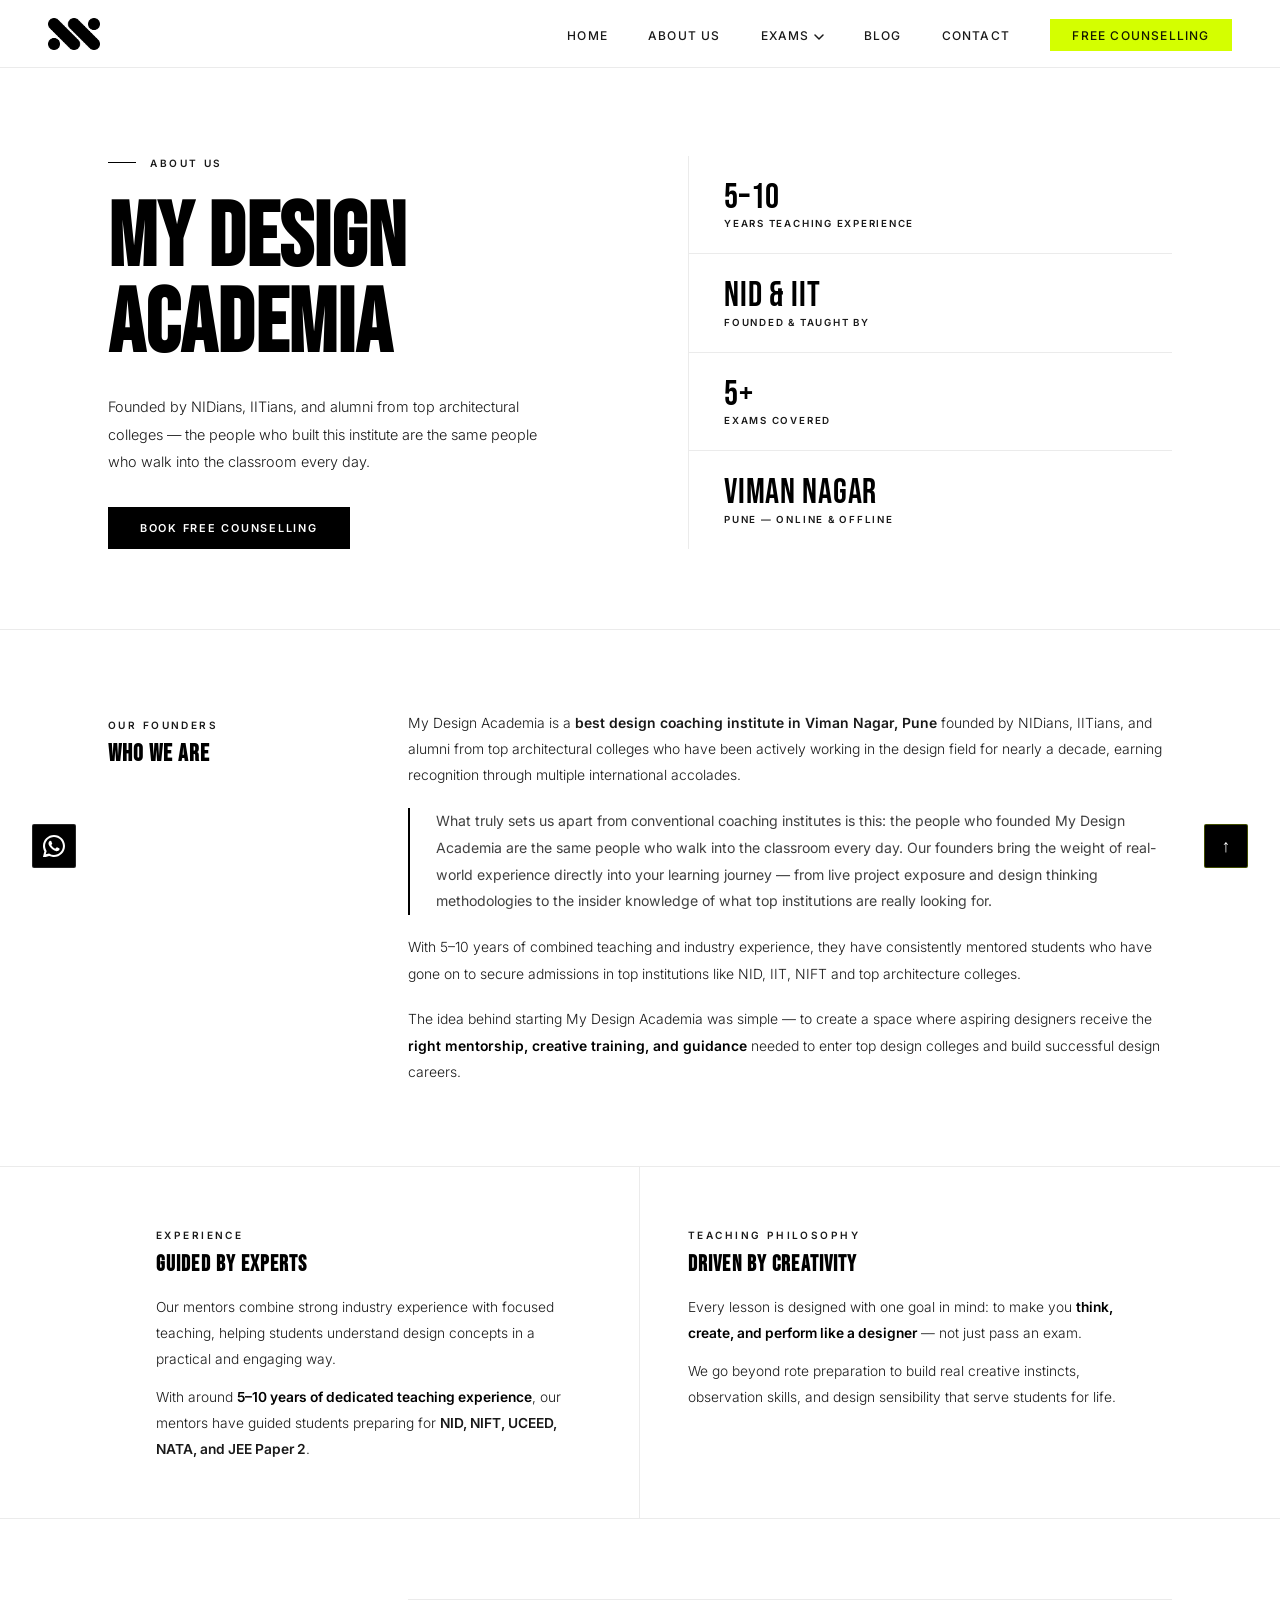
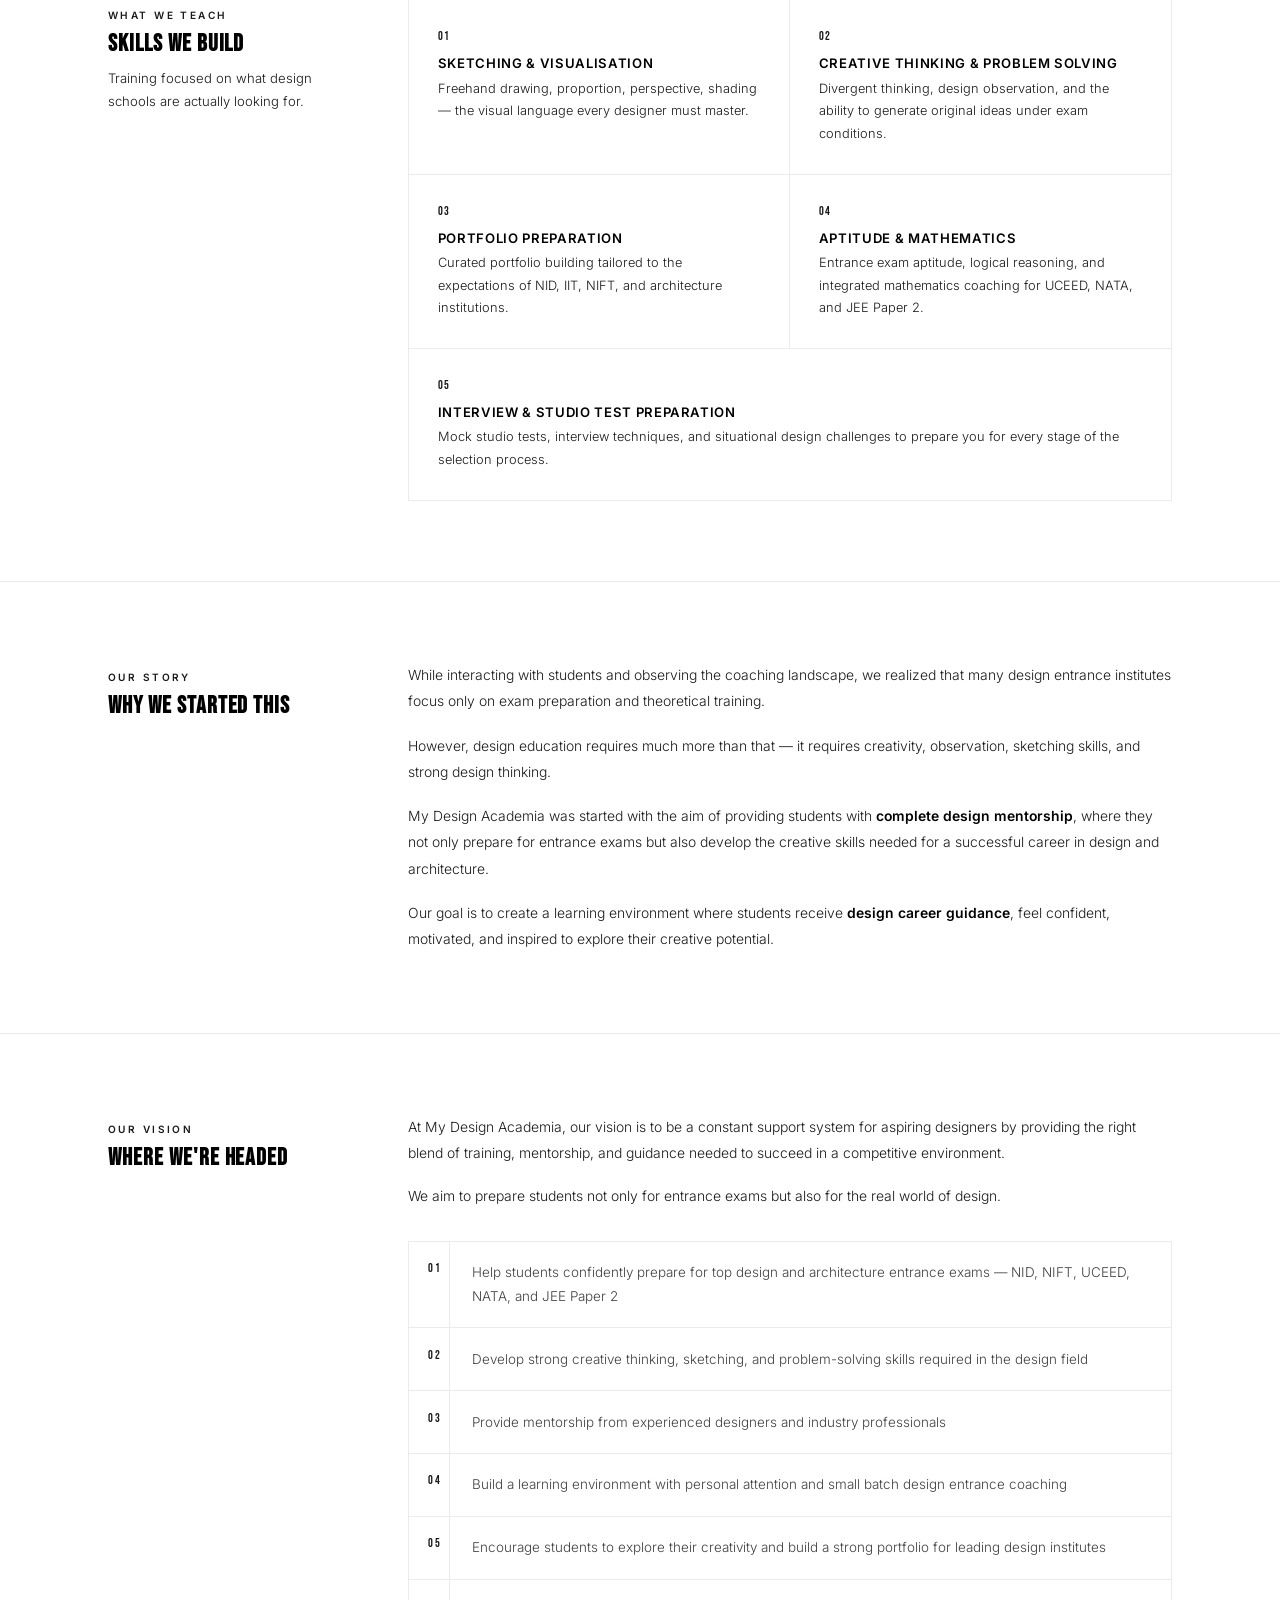
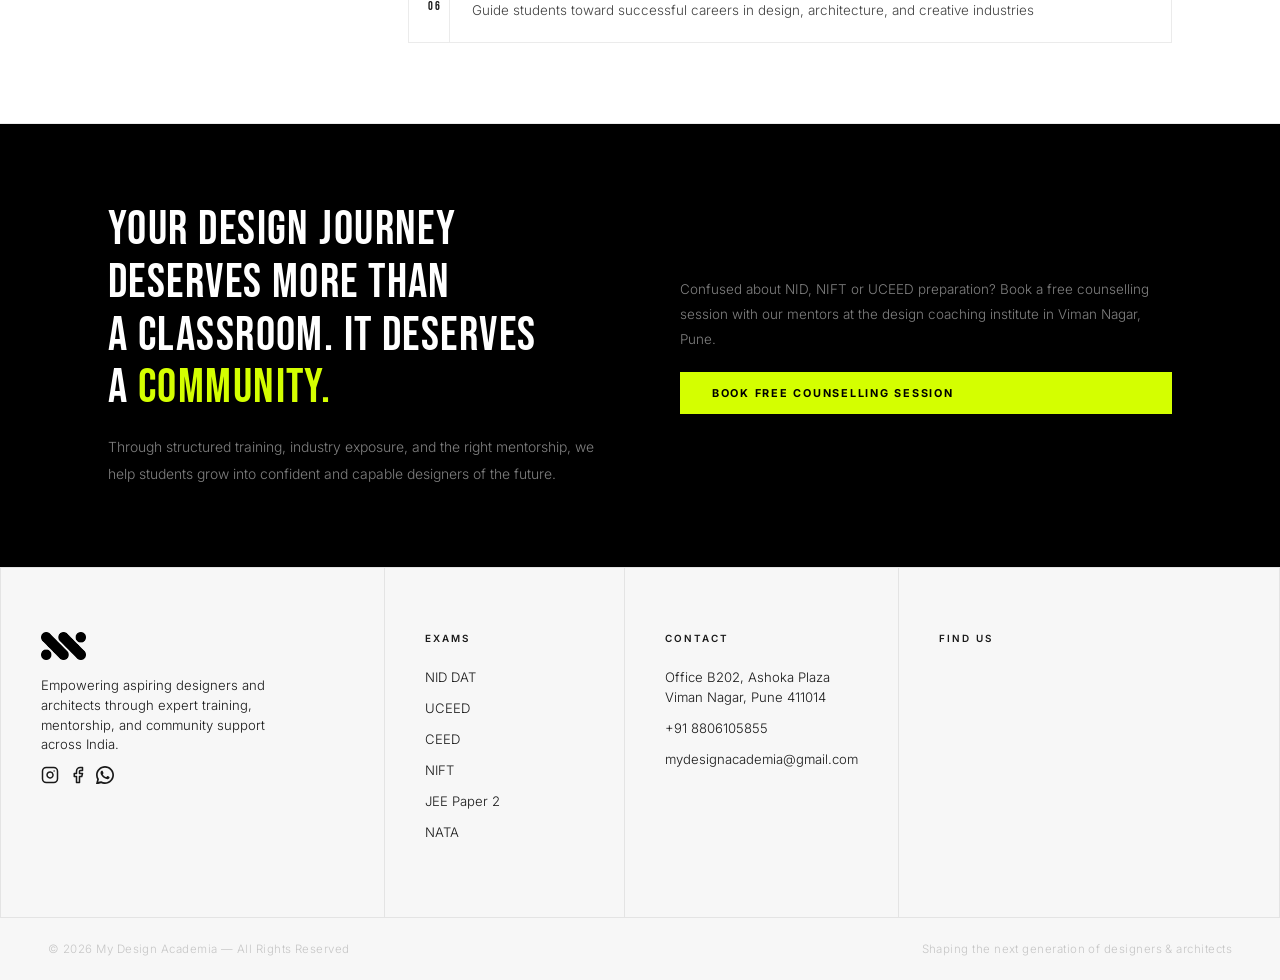
==== commit f1ec7837: "injector.js" ====
--- a/about_us.html
+++ b/about_us.html
@@ -199,7 +199,7 @@
 <!-- Footer injected by header.js -->
 <div id="footer"></div>
 
-<script src="header.js"></script>
+<script src="js/injector.js"></script>
 <script src="js/script.js"></script>
 
 </body>
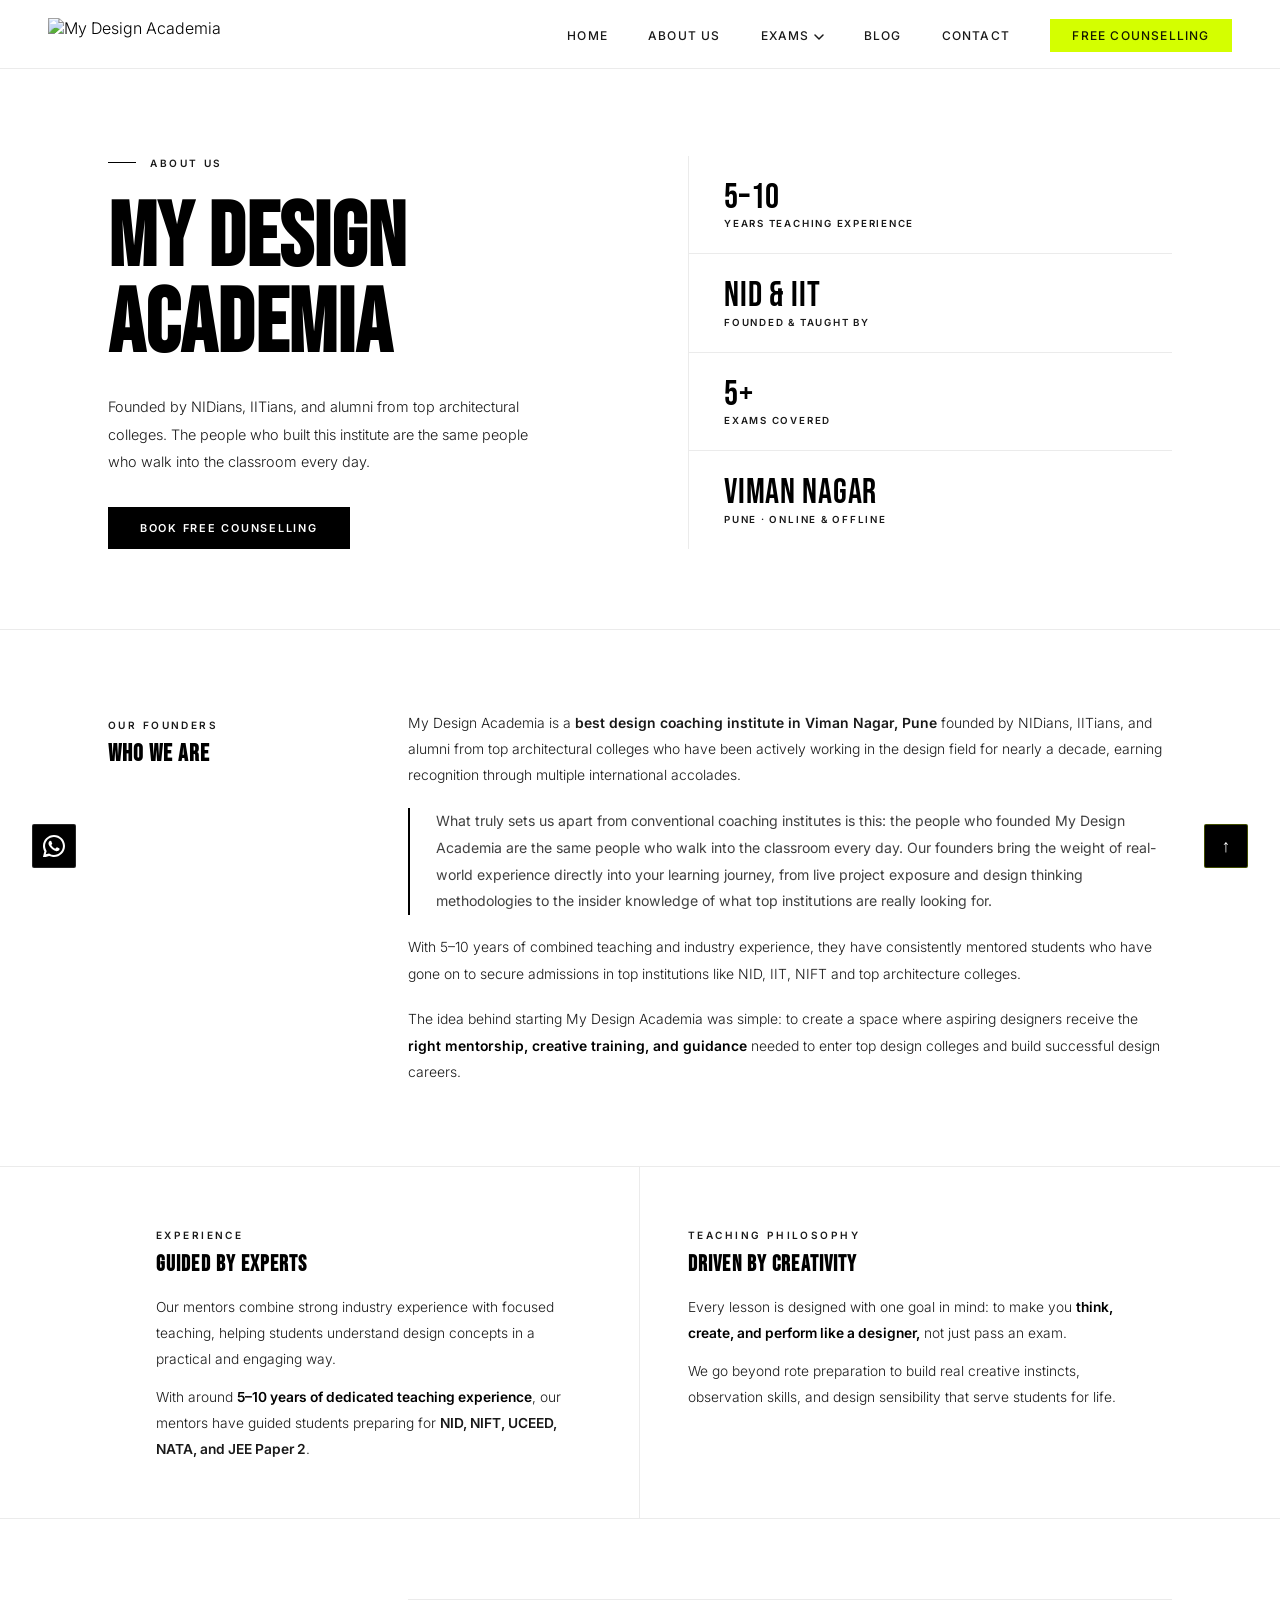
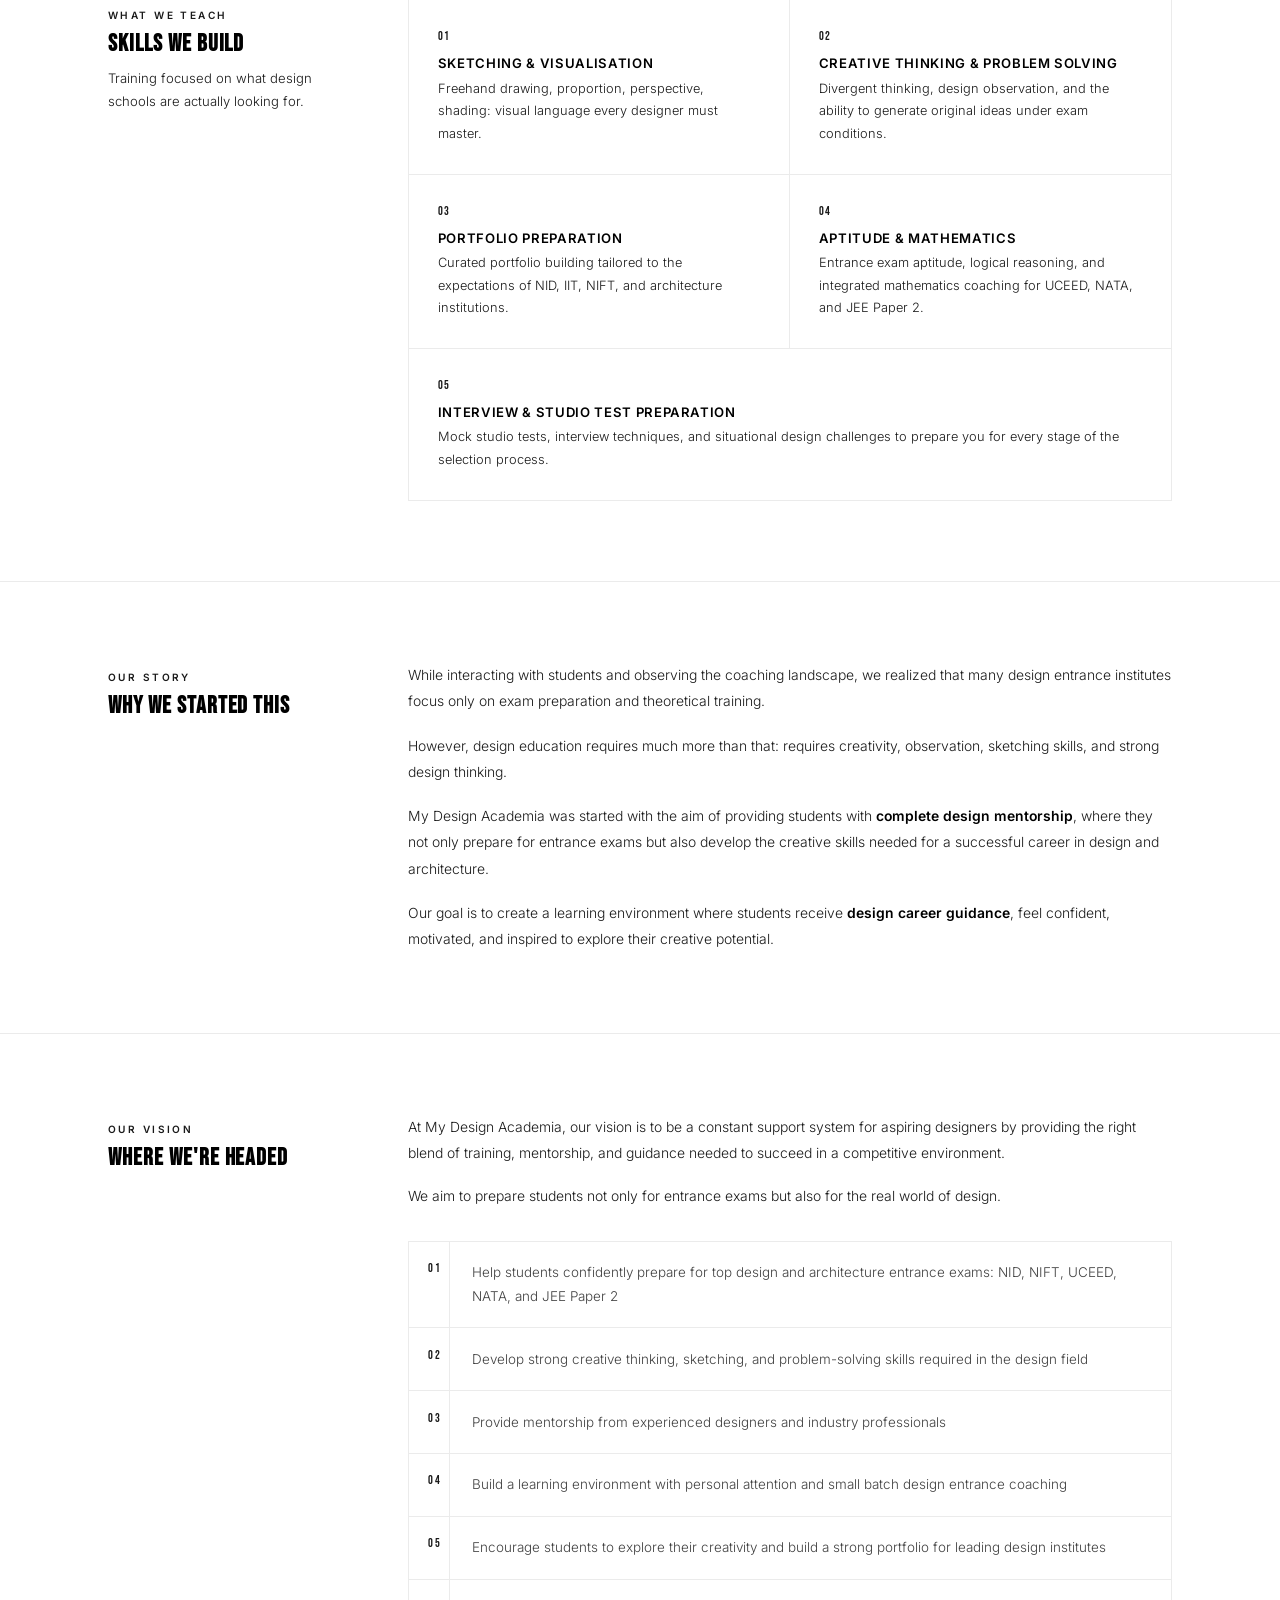
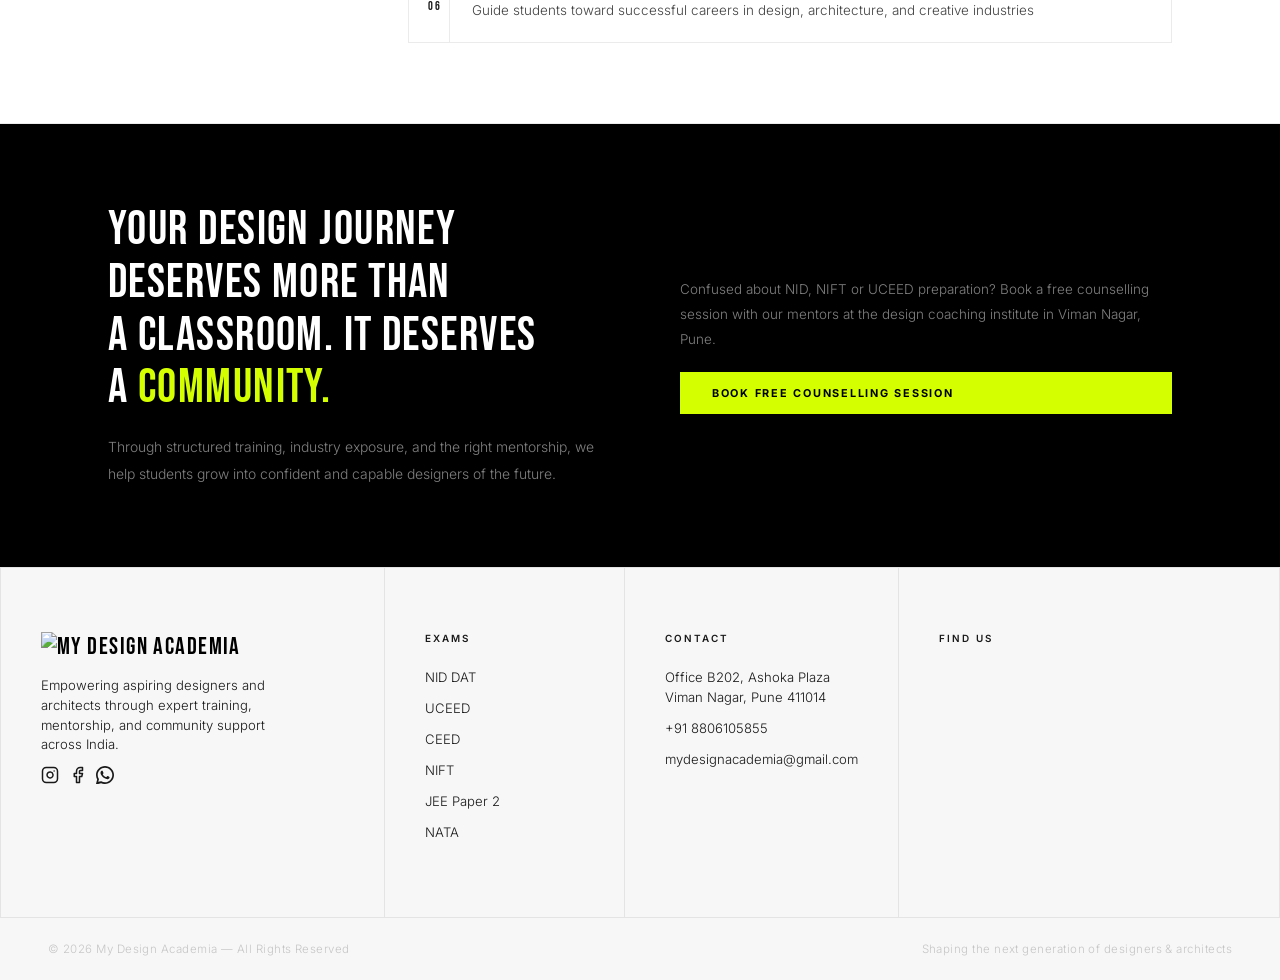
==== commit f81147ef: "aboutus page fix" ====
--- a/about_us.html
+++ b/about_us.html
@@ -1,206 +1,332 @@
 <!doctype html>
 <html lang="en">
-<head>
-  <meta charset="UTF-8"/>
-  <meta name="viewport" content="width=device-width, initial-scale=1.0"/>
-  <title>About Us | My Design Academia</title>
-  <link href="https://fonts.googleapis.com/css2?family=Bebas+Neue&family=Inter:wght@300;400;500;600&display=swap" rel="stylesheet"/>
-  <link rel="stylesheet" href="css/style.css?v=2"/>
-  <link rel="icon" href="favicon.ico">
-</head>
-<body>
-
-<!-- Header injected by header.js -->
-<div id="header"></div>
-
-<!-- ═══ HERO ═══ -->
-<section class="about-hero">
-  <div class="ab-wrap">
-    <div>
-      <div class="ab-hero-kicker">
-        <div class="ab-hero-kicker-line"></div>
-        <span class="ab-label">About Us</span>
-      </div>
-      <h1>MY DESIGN<br>ACADEMIA</h1>
-      <p class="ab-hero-sub">Founded by NIDians, IITians, and alumni from top architectural colleges &mdash; the people who built this institute are the same people who walk into the classroom every day.</p>
-      <div class="ab-hero-actions">
-        <a class="ab-btn-fill" href="contactus.html?exam=counselling#form">Book Free Counselling</a>
-        <!-- <a class="ab-btn-ghost" href="index.html#exams">Our Courses &rarr;</a> -->
+  <head>
+    <meta charset="UTF-8" />
+    <meta name="viewport" content="width=device-width, initial-scale=1.0" />
+    <title>About Us | My Design Academia</title>
+    <link
+      href="https://fonts.googleapis.com/css2?family=Bebas+Neue&family=Inter:wght@300;400;500;600&display=swap"
+      rel="stylesheet"
+    />
+    <link rel="stylesheet" href="css/style.css?v=2" />
+    <link rel="icon" href="favicon.ico" />
+  </head>
+  <body>
+    <!--Header injected-->
+    <div id="header"></div>
+
+    <!--HERO-->
+    <section class="about-hero">
+      <div class="ab-wrap">
+        <div>
+          <div class="ab-hero-kicker">
+            <div class="ab-hero-kicker-line"></div>
+            <span class="ab-label">About Us</span>
+          </div>
+          <h1>MY DESIGN<br />ACADEMIA</h1>
+          <p class="ab-hero-sub">
+            Founded by NIDians, IITians, and alumni from top architectural
+            colleges. The people who built this institute are the same
+            people who walk into the classroom every day.
+          </p>
+          <div class="ab-hero-actions">
+            <a class="ab-btn-fill" href="contactus.html?exam=counselling#form"
+              >Book Free Counselling</a
+            >
+          </div>
+        </div>
+        <div class="ab-hero-stats">
+          <div class="ab-hstat">
+            <div class="ab-hstat-n">5&ndash;10</div>
+            <div class="ab-hstat-l">Years Teaching Experience</div>
+          </div>
+          <div class="ab-hstat">
+            <div class="ab-hstat-n">NID &amp; IIT</div>
+            <div class="ab-hstat-l">Founded &amp; Taught By</div>
+          </div>
+          <div class="ab-hstat">
+            <div class="ab-hstat-n">5+</div>
+            <div class="ab-hstat-l">Exams Covered</div>
+          </div>
+          <div class="ab-hstat">
+            <div class="ab-hstat-n">Viman Nagar</div>
+            <div class="ab-hstat-l">Pune · Online &amp; Offline</div>
+          </div>
+        </div>
+      </div>
+    </section>
+
+    <!--FOUNDERS-->
+    <section class="ab-founders">
+      <div class="ab-wrap">
+        <div class="ab-sec-aside">
+          <span class="ab-label">Our Founders</span>
+          <h2>WHO WE ARE</h2>
+        </div>
+        <div class="ab-founders-body">
+          <p>
+            My Design Academia is a
+            <b>best design coaching institute in Viman Nagar, Pune</b> founded
+            by NIDians, IITians, and alumni from top architectural colleges who
+            have been actively working in the design field for nearly a decade,
+            earning recognition through multiple international accolades.
+          </p>
+          <div class="ab-pull-quote">
+            <p>
+              What truly sets us apart from conventional coaching institutes is
+              this: the people who founded My Design Academia are the same
+              people who walk into the classroom every day. Our founders bring
+              the weight of real-world experience directly into your learning
+              journey, from live project exposure and design thinking
+              methodologies to the insider knowledge of what top institutions
+              are really looking for.
+            </p>
+          </div>
+          <p>
+            With 5&ndash;10 years of combined teaching and industry experience,
+            they have consistently mentored students who have gone on to secure
+            admissions in top institutions like NID, IIT, NIFT and top
+            architecture colleges.
+          </p>
+          <p>
+            The idea behind starting My Design Academia was simple: to
+            create a space where aspiring designers receive the
+            <strong>right mentorship, creative training, and guidance</strong>
+            needed to enter top design colleges and build successful design
+            careers.
+          </p>
+        </div>
+      </div>
+    </section>
+
+    <!--EXPERIENCE + TEACHING-->
+    <div class="ab-two-col-strip">
+      <div class="ab-wrap">
+        <div class="ab-tcol">
+          <span class="ab-label">Experience</span>
+          <h3>GUIDED BY EXPERTS</h3>
+          <p>
+            Our mentors combine strong industry experience with focused
+            teaching, helping students understand design concepts in a practical
+            and engaging way.
+          </p>
+          <p>
+            With around
+            <strong>5&ndash;10 years of dedicated teaching experience</strong>,
+            our mentors have guided students preparing for
+            <b>NID, NIFT, UCEED, NATA, and JEE Paper 2</b>.
+          </p>
+        </div>
+        <div class="ab-tcol">
+          <span class="ab-label">Teaching Philosophy</span>
+          <h3>DRIVEN BY CREATIVITY</h3>
+          <p>
+            Every lesson is designed with one goal in mind: to make you
+            <strong>think, create, and perform like a designer,</strong>
+            not just pass an exam.
+          </p>
+          <p>
+            We go beyond rote preparation to build real creative instincts,
+            observation skills, and design sensibility that serve students for
+            life.
+          </p>
+        </div>
       </div>
     </div>
-    <div class="ab-hero-stats">
-      <div class="ab-hstat">
-        <div class="ab-hstat-n">5&ndash;10</div>
-        <div class="ab-hstat-l">Years Teaching Experience</div>
-      </div>
-      <div class="ab-hstat">
-        <div class="ab-hstat-n">NID &amp; IIT</div>
-        <div class="ab-hstat-l">Founded &amp; Taught By</div>
-      </div>
-      <div class="ab-hstat">
-        <div class="ab-hstat-n">5+</div>
-        <div class="ab-hstat-l">Exams Covered</div>
-      </div>
-      <div class="ab-hstat">
-        <div class="ab-hstat-n">Viman Nagar</div>
-        <div class="ab-hstat-l">Pune &mdash; Online &amp; Offline</div>
+
+    <!--SKILLS-->
+    <section class="ab-skills">
+      <div class="ab-wrap">
+        <div class="ab-sec-aside">
+          <span class="ab-label">What We Teach</span>
+          <h2>SKILLS WE BUILD</h2>
+          <p class="ab-sec-sub">
+            Training focused on what design schools are actually looking for.
+          </p>
+        </div>
+        <div class="ab-skills-grid">
+          <div class="ab-sk">
+            <div class="ab-sk-n">01</div>
+            <div class="ab-sk-title">Sketching &amp; Visualisation</div>
+            <div class="ab-sk-desc">
+              Freehand drawing, proportion, perspective, shading:
+              visual language every designer must master.
+            </div>
+          </div>
+          <div class="ab-sk">
+            <div class="ab-sk-n">02</div>
+            <div class="ab-sk-title">
+              Creative Thinking &amp; Problem Solving
+            </div>
+            <div class="ab-sk-desc">
+              Divergent thinking, design observation, and the ability to
+              generate original ideas under exam conditions.
+            </div>
+          </div>
+          <div class="ab-sk">
+            <div class="ab-sk-n">03</div>
+            <div class="ab-sk-title">Portfolio Preparation</div>
+            <div class="ab-sk-desc">
+              Curated portfolio building tailored to the expectations of NID,
+              IIT, NIFT, and architecture institutions.
+            </div>
+          </div>
+          <div class="ab-sk">
+            <div class="ab-sk-n">04</div>
+            <div class="ab-sk-title">Aptitude &amp; Mathematics</div>
+            <div class="ab-sk-desc">
+              Entrance exam aptitude, logical reasoning, and integrated
+              mathematics coaching for UCEED, NATA, and JEE Paper 2.
+            </div>
+          </div>
+          <div class="ab-sk ab-full">
+            <div class="ab-sk-n">05</div>
+            <div class="ab-sk-title">
+              Interview &amp; Studio Test Preparation
+            </div>
+            <div class="ab-sk-desc">
+              Mock studio tests, interview techniques, and situational design
+              challenges to prepare you for every stage of the selection
+              process.
+            </div>
+          </div>
+        </div>
+      </div>
+    </section>
+
+    <!--WHY WE STARTED-->
+    <section class="ab-why">
+      <div class="ab-wrap">
+        <div class="ab-sec-aside">
+          <span class="ab-label">Our Story</span>
+          <h2>WHY WE STARTED THIS</h2>
+        </div>
+        <div class="ab-why-body">
+          <p>
+            While interacting with students and observing the coaching
+            landscape, we realized that many design entrance institutes focus
+            only on exam preparation and theoretical training.
+          </p>
+          <p>
+            However, design education requires much more than that:
+            requires creativity, observation, sketching skills, and strong
+            design thinking.
+          </p>
+          <p>
+            My Design Academia was started with the aim of providing students
+            with <strong>complete design mentorship</strong>, where they not
+            only prepare for entrance exams but also develop the creative skills
+            needed for a successful career in design and architecture.
+          </p>
+          <p>
+            Our goal is to create a learning environment where students receive
+            <strong>design career guidance</strong>, feel confident, motivated,
+            and inspired to explore their creative potential.
+          </p>
+        </div>
+      </div>
+    </section>
+
+    <!--VISION-->
+    <section class="ab-vision">
+      <div class="ab-wrap">
+        <div class="ab-sec-aside">
+          <span class="ab-label">Our Vision</span>
+          <h2>WHERE WE'RE HEADED</h2>
+        </div>
+        <div>
+          <div class="ab-vision-intro">
+            <p>
+              At My Design Academia, our vision is to be a constant support
+              system for aspiring designers by providing the right blend of
+              training, mentorship, and guidance needed to succeed in a
+              competitive environment.
+            </p>
+            <p>
+              We aim to prepare students not only for entrance exams but also
+              for the real world of design.
+            </p>
+          </div>
+          <div class="ab-vision-list">
+            <div class="ab-vl-row">
+              <div class="ab-vl-num">01</div>
+              <div class="ab-vl-text">
+                Help students confidently prepare for top design and
+                architecture entrance exams: NID, NIFT, UCEED, NATA, and
+                JEE Paper 2
+              </div>
+            </div>
+            <div class="ab-vl-row">
+              <div class="ab-vl-num">02</div>
+              <div class="ab-vl-text">
+                Develop strong creative thinking, sketching, and problem-solving
+                skills required in the design field
+              </div>
+            </div>
+            <div class="ab-vl-row">
+              <div class="ab-vl-num">03</div>
+              <div class="ab-vl-text">
+                Provide mentorship from experienced designers and industry
+                professionals
+              </div>
+            </div>
+            <div class="ab-vl-row">
+              <div class="ab-vl-num">04</div>
+              <div class="ab-vl-text">
+                Build a learning environment with personal attention and small
+                batch design entrance coaching
+              </div>
+            </div>
+            <div class="ab-vl-row">
+              <div class="ab-vl-num">05</div>
+              <div class="ab-vl-text">
+                Encourage students to explore their creativity and build a
+                strong portfolio for leading design institutes
+              </div>
+            </div>
+            <div class="ab-vl-row">
+              <div class="ab-vl-num">06</div>
+              <div class="ab-vl-text">
+                Guide students toward successful careers in design,
+                architecture, and creative industries
+              </div>
+            </div>
+          </div>
+        </div>
+      </div>
+    </section>
+
+    <!--CTA BAND-->
+    <div class="ab-cta-band">
+      <div class="ab-wrap">
+        <div>
+          <div class="ab-cta-heading">
+            YOUR DESIGN JOURNEY<br />DESERVES MORE THAN<br />A CLASSROOM. IT
+            DESERVES<br />A <span>COMMUNITY.</span>
+          </div>
+          <p class="ab-cta-body">
+            Through structured training, industry exposure, and the right
+            mentorship, we help students grow into confident and capable
+            designers of the future.
+          </p>
+        </div>
+        <div class="ab-cta-right">
+          <p>
+            Confused about NID, NIFT or UCEED preparation? Book a free
+            counselling session with our mentors at the design coaching
+            institute in Viman Nagar, Pune.
+          </p>
+          <a class="ab-btn-accent" href="contactus.html?course=counselling#form"
+            >Book Free Counselling Session</a
+          >
+        </div>
       </div>
     </div>
-  </div>
-</section>
-
-<!-- ═══ FOUNDERS ═══ -->
-<section class="ab-founders">
-  <div class="ab-wrap">
-    <div class="ab-sec-aside">
-      <span class="ab-label">Our Founders</span>
-      <h2>WHO WE ARE</h2>
-    </div>
-    <div class="ab-founders-body">
-      <p>My Design Academia is a <b>best design coaching institute in Viman Nagar, Pune</b> founded by NIDians, IITians, and alumni from top architectural colleges who have been actively working in the design field for nearly a decade, earning recognition through multiple international accolades.</p>
-      <div class="ab-pull-quote">
-        <p>What truly sets us apart from conventional coaching institutes is this: the people who founded My Design Academia are the same people who walk into the classroom every day. Our founders bring the weight of real-world experience directly into your learning journey &mdash; from live project exposure and design thinking methodologies to the insider knowledge of what top institutions are really looking for.</p>
-      </div>
-      <p>With 5&ndash;10 years of combined teaching and industry experience, they have consistently mentored students who have gone on to secure admissions in top institutions like NID, IIT, NIFT and top architecture colleges.</p>
-      <p>The idea behind starting My Design Academia was simple &mdash; to create a space where aspiring designers receive the <strong>right mentorship, creative training, and guidance</strong> needed to enter top design colleges and build successful design careers.</p>
-    </div>
-  </div>
-</section>
-
-<!-- ═══ EXPERIENCE + TEACHING ═══ -->
-<div class="ab-two-col-strip">
-  <div class="ab-wrap">
-    <div class="ab-tcol">
-      <span class="ab-label">Experience</span>
-      <h3>GUIDED BY EXPERTS</h3>
-      <p>Our mentors combine strong industry experience with focused teaching, helping students understand design concepts in a practical and engaging way.</p>
-      <p>With around <strong>5&ndash;10 years of dedicated teaching experience</strong>, our mentors have guided students preparing for <b>NID, NIFT, UCEED, NATA, and JEE Paper 2</b>.</p>
-    </div>
-    <div class="ab-tcol">
-      <span class="ab-label">Teaching Philosophy</span>
-      <h3>DRIVEN BY CREATIVITY</h3>
-      <p>Every lesson is designed with one goal in mind: to make you <strong>think, create, and perform like a designer</strong> &mdash; not just pass an exam.</p>
-      <p>We go beyond rote preparation to build real creative instincts, observation skills, and design sensibility that serve students for life.</p>
-    </div>
-  </div>
-</div>
-
-<!-- ═══ SKILLS ═══ -->
-<section class="ab-skills">
-  <div class="ab-wrap">
-    <div class="ab-sec-aside">
-      <span class="ab-label">What We Teach</span>
-      <h2>SKILLS WE BUILD</h2>
-      <p class="ab-sec-sub">Training focused on what design schools are actually looking for.</p>
-    </div>
-    <div class="ab-skills-grid">
-      <div class="ab-sk">
-        <div class="ab-sk-n">01</div>
-        <div class="ab-sk-title">Sketching &amp; Visualisation</div>
-        <div class="ab-sk-desc">Freehand drawing, proportion, perspective, shading &mdash; the visual language every designer must master.</div>
-      </div>
-      <div class="ab-sk">
-        <div class="ab-sk-n">02</div>
-        <div class="ab-sk-title">Creative Thinking &amp; Problem Solving</div>
-        <div class="ab-sk-desc">Divergent thinking, design observation, and the ability to generate original ideas under exam conditions.</div>
-      </div>
-      <div class="ab-sk">
-        <div class="ab-sk-n">03</div>
-        <div class="ab-sk-title">Portfolio Preparation</div>
-        <div class="ab-sk-desc">Curated portfolio building tailored to the expectations of NID, IIT, NIFT, and architecture institutions.</div>
-      </div>
-      <div class="ab-sk">
-        <div class="ab-sk-n">04</div>
-        <div class="ab-sk-title">Aptitude &amp; Mathematics</div>
-        <div class="ab-sk-desc">Entrance exam aptitude, logical reasoning, and integrated mathematics coaching for UCEED, NATA, and JEE Paper 2.</div>
-      </div>
-      <div class="ab-sk ab-full">
-        <div class="ab-sk-n">05</div>
-        <div class="ab-sk-title">Interview &amp; Studio Test Preparation</div>
-        <div class="ab-sk-desc">Mock studio tests, interview techniques, and situational design challenges to prepare you for every stage of the selection process.</div>
-      </div>
-    </div>
-  </div>
-</section>
-
-<!-- ═══ WHY WE STARTED ═══ -->
-<section class="ab-why">
-  <div class="ab-wrap">
-    <div class="ab-sec-aside">
-      <span class="ab-label">Our Story</span>
-      <h2>WHY WE STARTED THIS</h2>
-    </div>
-    <div class="ab-why-body">
-      <p>While interacting with students and observing the coaching landscape, we realized that many design entrance institutes focus only on exam preparation and theoretical training.</p>
-      <p>However, design education requires much more than that &mdash; it requires creativity, observation, sketching skills, and strong design thinking.</p>
-      <p>My Design Academia was started with the aim of providing students with <strong>complete design mentorship</strong>, where they not only prepare for entrance exams but also develop the creative skills needed for a successful career in design and architecture.</p>
-      <p>Our goal is to create a learning environment where students receive <strong>design career guidance</strong>, feel confident, motivated, and inspired to explore their creative potential.</p>
-    </div>
-  </div>
-</section>
-
-<!-- ═══ VISION ═══ -->
-<section class="ab-vision">
-  <div class="ab-wrap">
-    <div class="ab-sec-aside">
-      <span class="ab-label">Our Vision</span>
-      <h2>WHERE WE'RE HEADED</h2>
-    </div>
-    <div>
-      <div class="ab-vision-intro">
-        <p>At My Design Academia, our vision is to be a constant support system for aspiring designers by providing the right blend of training, mentorship, and guidance needed to succeed in a competitive environment.</p>
-        <p>We aim to prepare students not only for entrance exams but also for the real world of design.</p>
-      </div>
-      <div class="ab-vision-list">
-        <div class="ab-vl-row">
-          <div class="ab-vl-num">01</div>
-          <div class="ab-vl-text">Help students confidently prepare for top design and architecture entrance exams &mdash; NID, NIFT, UCEED, NATA, and JEE Paper 2</div>
-        </div>
-        <div class="ab-vl-row">
-          <div class="ab-vl-num">02</div>
-          <div class="ab-vl-text">Develop strong creative thinking, sketching, and problem-solving skills required in the design field</div>
-        </div>
-        <div class="ab-vl-row">
-          <div class="ab-vl-num">03</div>
-          <div class="ab-vl-text">Provide mentorship from experienced designers and industry professionals</div>
-        </div>
-        <div class="ab-vl-row">
-          <div class="ab-vl-num">04</div>
-          <div class="ab-vl-text">Build a learning environment with personal attention and small batch design entrance coaching</div>
-        </div>
-        <div class="ab-vl-row">
-          <div class="ab-vl-num">05</div>
-          <div class="ab-vl-text">Encourage students to explore their creativity and build a strong portfolio for leading design institutes</div>
-        </div>
-        <div class="ab-vl-row">
-          <div class="ab-vl-num">06</div>
-          <div class="ab-vl-text">Guide students toward successful careers in design, architecture, and creative industries</div>
-        </div>
-      </div>
-    </div>
-  </div>
-</section>
-
-<!-- ═══ CTA BAND ═══ -->
-<div class="ab-cta-band">
-  <div class="ab-wrap">
-    <div>
-      <div class="ab-cta-heading">YOUR DESIGN JOURNEY<br>DESERVES MORE THAN<br>A CLASSROOM. IT DESERVES<br>A <span>COMMUNITY.</span></div>
-      <p class="ab-cta-body">Through structured training, industry exposure, and the right mentorship, we help students grow into confident and capable designers of the future.</p>
-    </div>
-    <div class="ab-cta-right">
-      <p>Confused about NID, NIFT or UCEED preparation? Book a free counselling session with our mentors at the design coaching institute in Viman Nagar, Pune.</p>
-      <a class="ab-btn-accent" href="contactus.html?course=counselling#form">Book Free Counselling Session</a>
-      <!-- <a class="ab-btn-outline-w" href="index.html#exams">Explore Our Courses &rarr;</a> -->
-    </div>
-  </div>
-</div>
-
-<!-- Footer injected by header.js -->
-<div id="footer"></div>
-
-<script src="js/injector.js"></script>
-<script src="js/script.js"></script>
-
-</body>
-</html>+
+    <!--Footer injected-->
+    <div id="footer"></div>
+
+    <script src="js/injector.js"></script>
+    <script src="js/script.js"></script>
+  </body>
+</html>
--- a/css/style.css
+++ b/css/style.css
@@ -4,10 +4,16 @@
   --bg3: #eeeeee;
   --border: rgba(0, 0, 0, 0.08);
   --white: #000000;
-  --muted: rgba(0, 0, 0, 0.90);
+  --muted: rgba(0, 0, 0, 0.9);
   --mid: rgba(0, 0, 0, 0.75);
 }
-
+input,
+textarea,
+select {
+  -webkit-user-select: text;
+  -moz-user-select: text;
+  user-select: text;
+}
 *,
 *::before,
 *::after {
@@ -22,19 +28,27 @@
 body {
   background: var(--bg);
   color: var(--white);
+  padding-top: 68px;
   font-family: "Inter", sans-serif;
   font-weight: 300;
   overflow-x: hidden;
+  -webkit-user-select: none;
+  -moz-user-select: none;
+  user-select: none;
+}
+img {
+  -webkit-user-drag: none;
+  pointer-events: none;
 }
 a {
   text-decoration: none;
   color: inherit;
 }
-b{
+b {
   font-weight: 600;
   /* color: var(--mid) */
 }
-th{
+th {
   padding: 5px;
 }
 .label {
@@ -83,12 +97,16 @@
 /* TOPBAR */
 
 /* NAV */
-nav {
-  position: sticky;
+header {
+  position: fixed;
   top: 0;
+  left: 0;
+  right: 0;
   z-index: 100;
   background: var(--bg);
   border-bottom: 1px solid var(--border);
+}
+nav {
   display: flex;
   align-items: center;
   justify-content: space-between;
@@ -179,7 +197,7 @@
   }
 
   /* Mobile dropdown */
-  
+
   .dropdown {
     position: static;
     box-shadow: none;
@@ -295,9 +313,15 @@
   font-size: 0.88rem;
   color: var(--muted);
   /* max-width: 500px; */
-  width: 75%;
+  width: 50%;
   margin: 0 auto;
   line-height: 1.85;
+}
+
+@media (max-width: 600px) {
+  .sec-header p {
+    width: 95%;
+  }
 }
 
 /* EXAMS */
@@ -708,7 +732,9 @@
   color: var(--muted);
   max-height: 0;
   overflow: hidden;
-  transition: max-height 0.4s ease, padding 0.4s ease;
+  transition:
+    max-height 0.4s ease,
+    padding 0.4s ease;
 }
 .faq-item.open .faq-a {
   max-height: 200px;
@@ -788,8 +814,15 @@
   border-right: 1px solid var(--border);
   padding: 4rem 2.5rem;
 }
-.fcol iframe{
-    filter: grayscale(1) contrast(1.05);
+
+@media (max-width: 600px) {
+  .fcol {
+    border-bottom: 1px solid var(--border);
+  }
+}
+
+.fcol iframe {
+  filter: grayscale(1) contrast(1.05);
 }
 .footer-logo {
   font-family: "Bebas Neue", sans-serif;
@@ -855,7 +888,9 @@
 .r {
   opacity: 0;
   transform: translateY(20px);
-  transition: opacity 0.65s ease, transform 0.65s ease;
+  transition:
+    opacity 0.65s ease,
+    transform 0.65s ease;
 }
 .r.v {
   opacity: 1;
@@ -877,8 +912,7 @@
   .nav-links {
     display: none;
   }
-  
-  
+
   .about-strip,
   .community,
   .faq-wrap {
@@ -894,19 +928,16 @@
   .why-grid {
     grid-template-columns: 1fr 1fr;
   }
-  
+
   .stats-bar {
     grid-template-columns: 1fr 1fr;
   }
-  
-  
-  
+
   .faq-left {
     border-right: none;
     border-bottom: 1px solid var(--border);
   }
-  
-  
+
   .footer-top {
     grid-template-columns: 1fr 1fr;
   }
@@ -922,7 +953,7 @@
   .sec-header {
     padding: 4rem 1.5rem 2.5rem;
   }
-  
+
   .footer-bottom {
     padding: 1.2rem 1.5rem;
     flex-direction: column;
@@ -941,7 +972,6 @@
   .footer-top {
     grid-template-columns: 1fr;
   }
-  
 }
 
 .mySwiper {
@@ -1025,8 +1055,6 @@
     font-size: clamp(1.2rem, 5vw, 2rem);
     margin-bottom: 0.5rem;
   }
-
-  
 
   .slide-link {
     font-size: 0.5rem;
@@ -1103,7 +1131,9 @@
   letter-spacing: 0.08em;
   text-transform: uppercase;
   color: rgba(0, 0, 0, 0.6);
-  transition: background 0.15s, color 0.15s;
+  transition:
+    background 0.15s,
+    color 0.15s;
 }
 
 .dropdown li a:hover {
@@ -1126,7 +1156,10 @@
   font-size: 1.1rem;
   opacity: 0;
   pointer-events: none;
-  transition: opacity 0.3s ease, background 0.2s, color 0.2s;
+  transition:
+    opacity 0.3s ease,
+    background 0.2s,
+    color 0.2s;
 }
 #scrollTopBtn.visible {
   opacity: 1;
@@ -1205,12 +1238,14 @@
   height: 44px;
   background: #000;
   color: #fff;
-  border: 1px solid rgba(255,255,255,0.15);
+  border: 1px solid rgba(255, 255, 255, 0.15);
   border-radius: 2px;
   display: flex;
   align-items: center;
   justify-content: center;
-  transition: background 0.2s, color 0.2s;
+  transition:
+    background 0.2s,
+    color 0.2s;
 }
 .wa-btn:hover {
   background: #d4ff00;
@@ -1230,9 +1265,9 @@
 
 /* ── About-page scoped label (avoids .label size diff) ── */
 .ab-label {
-  font-size: .63rem;
-  font-weight: 600;
-  letter-spacing: .24em;
+  font-size: 0.63rem;
+  font-weight: 600;
+  letter-spacing: 0.24em;
   text-transform: uppercase;
   color: var(--muted);
 }
@@ -1252,7 +1287,7 @@
 .ab-hero-kicker {
   display: flex;
   align-items: center;
-  gap: .9rem;
+  gap: 0.9rem;
   margin-bottom: 1.8rem;
 }
 .ab-hero-kicker-line {
@@ -1263,12 +1298,12 @@
 .about-hero h1 {
   font-family: "Bebas Neue", sans-serif;
   font-size: clamp(3.5rem, 7vw, 5.8rem);
-  line-height: .95;
-  letter-spacing: .01em;
+  line-height: 0.95;
+  letter-spacing: 0.01em;
   margin-bottom: 1.6rem;
 }
 .ab-hero-sub {
-  font-size: .9rem;
+  font-size: 0.9rem;
   color: var(--muted);
   line-height: 1.9;
   max-width: 440px;
@@ -1276,7 +1311,7 @@
 }
 .ab-hero-actions {
   display: flex;
-  gap: .75rem;
+  gap: 0.75rem;
   flex-wrap: wrap;
 }
 .ab-btn-fill {
@@ -1285,27 +1320,32 @@
   color: #fff;
   font-family: "Inter", sans-serif;
   font-weight: 600;
-  font-size: .68rem;
-  letter-spacing: .16em;
-  text-transform: uppercase;
-  padding: .85rem 2rem;
-  transition: background .2s;
-}
-.ab-btn-fill:hover { background: #222; }
+  font-size: 0.68rem;
+  letter-spacing: 0.16em;
+  text-transform: uppercase;
+  padding: 0.85rem 2rem;
+  transition: background 0.2s;
+}
+.ab-btn-fill:hover {
+  background: #222;
+}
 
 .ab-btn-ghost {
   display: inline-block;
-  border: 1px solid rgba(0,0,0,.22);
+  border: 1px solid rgba(0, 0, 0, 0.22);
   color: #000;
   font-family: "Inter", sans-serif;
   font-weight: 600;
-  font-size: .68rem;
-  letter-spacing: .16em;
-  text-transform: uppercase;
-  padding: .85rem 2rem;
-  transition: all .2s;
-}
-.ab-btn-ghost:hover { background: #000; color: #fff; }
+  font-size: 0.68rem;
+  letter-spacing: 0.16em;
+  text-transform: uppercase;
+  padding: 0.85rem 2rem;
+  transition: all 0.2s;
+}
+.ab-btn-ghost:hover {
+  background: #000;
+  color: #fff;
+}
 
 .ab-hero-stats {
   display: flex;
@@ -1316,20 +1356,22 @@
   padding: 1.5rem 2.2rem;
   border-bottom: 1px solid var(--border);
 }
-.ab-hstat:last-child { border-bottom: none; }
+.ab-hstat:last-child {
+  border-bottom: none;
+}
 .ab-hstat-n {
   font-family: "Bebas Neue", sans-serif;
   font-size: 2.2rem;
   line-height: 1;
-  letter-spacing: .02em;
+  letter-spacing: 0.02em;
 }
 .ab-hstat-l {
-  font-size: .61rem;
-  font-weight: 600;
-  letter-spacing: .18em;
-  text-transform: uppercase;
-  color: var(--muted);
-  margin-top: .2rem;
+  font-size: 0.61rem;
+  font-weight: 600;
+  letter-spacing: 0.18em;
+  text-transform: uppercase;
+  color: var(--muted);
+  margin-top: 0.2rem;
 }
 
 /* ── FOUNDERS ── */
@@ -1343,13 +1385,15 @@
   gap: 5rem;
   align-items: start;
 }
-.ab-sec-aside { padding-top: .2rem; }
+.ab-sec-aside {
+  padding-top: 0.2rem;
+}
 .ab-sec-aside h2 {
   font-family: "Bebas Neue", sans-serif;
   font-size: 1.5rem;
-  letter-spacing: .04em;
+  letter-spacing: 0.04em;
   line-height: 1.1;
-  margin-top: .5rem;
+  margin-top: 0.5rem;
 }
 .ab-founders-body {
   display: flex;
@@ -1357,7 +1401,7 @@
   gap: 1.2rem;
 }
 .ab-founders-body p {
-  font-size: .87rem;
+  font-size: 0.87rem;
   color: var(--muted);
   line-height: 1.9;
 }
@@ -1370,7 +1414,7 @@
   padding-left: 1.6rem;
 }
 .ab-pull-quote p {
-  font-size: .88rem;
+  font-size: 0.88rem;
   color: var(--mid);
   font-weight: 400;
 }
@@ -1383,21 +1427,27 @@
   display: grid;
   grid-template-columns: 1fr 1fr;
 }
-.ab-tcol { padding: 3.5rem 3rem; }
-.ab-tcol:first-child { border-right: 1px solid var(--border); }
+.ab-tcol {
+  padding: 3.5rem 3rem;
+}
+.ab-tcol:first-child {
+  border-right: 1px solid var(--border);
+}
 .ab-tcol h3 {
   font-family: "Bebas Neue", sans-serif;
   font-size: 1.4rem;
-  letter-spacing: .05em;
+  letter-spacing: 0.05em;
   margin-bottom: 1rem;
-  margin-top: .5rem;
+  margin-top: 0.5rem;
 }
 .ab-tcol p {
-  font-size: .86rem;
+  font-size: 0.86rem;
   color: var(--muted);
   line-height: 1.9;
 }
-.ab-tcol p + p { margin-top: .75rem; }
+.ab-tcol p + p {
+  margin-top: 0.75rem;
+}
 .ab-tcol strong {
   font-weight: 600;
   color: #000;
@@ -1415,10 +1465,10 @@
   align-items: start;
 }
 .ab-sec-sub {
-  font-size: .82rem;
+  font-size: 0.82rem;
   color: var(--muted);
   line-height: 1.8;
-  margin-top: .6rem;
+  margin-top: 0.6rem;
 }
 .ab-skills-grid {
   display: grid;
@@ -1431,8 +1481,12 @@
   border-bottom: 1px solid var(--border);
   border-right: 1px solid var(--border);
 }
-.ab-sk:nth-child(2n) { border-right: none; }
-.ab-sk.ab-full { border-bottom: none; }
+.ab-sk:nth-child(2n) {
+  border-right: none;
+}
+.ab-sk.ab-full {
+  border-bottom: none;
+}
 .ab-sk.ab-full {
   grid-column: span 2;
   border-right: none;
@@ -1440,20 +1494,20 @@
 }
 .ab-sk-n {
   font-family: "Bebas Neue", sans-serif;
-  font-size: .78rem;
-  letter-spacing: .12em;
-  color: var(--muted);
-  margin-bottom: .7rem;
+  font-size: 0.78rem;
+  letter-spacing: 0.12em;
+  color: var(--muted);
+  margin-bottom: 0.7rem;
 }
 .ab-sk-title {
   font-weight: 600;
-  font-size: .82rem;
-  letter-spacing: .05em;
-  text-transform: uppercase;
-  margin-bottom: .4rem;
+  font-size: 0.82rem;
+  letter-spacing: 0.05em;
+  text-transform: uppercase;
+  margin-bottom: 0.4rem;
 }
 .ab-sk-desc {
-  font-size: .8rem;
+  font-size: 0.8rem;
   color: var(--muted);
   line-height: 1.75;
 }
@@ -1475,7 +1529,7 @@
   gap: 1.1rem;
 }
 .ab-why-body p {
-  font-size: .87rem;
+  font-size: 0.87rem;
   color: var(--muted);
   line-height: 1.9;
 }
@@ -1502,28 +1556,32 @@
   margin-bottom: 2rem;
 }
 .ab-vision-intro p {
-  font-size: .87rem;
+  font-size: 0.87rem;
   color: var(--muted);
   line-height: 1.9;
 }
-.ab-vision-list { border: 1px solid var(--border); }
+.ab-vision-list {
+  border: 1px solid var(--border);
+}
 .ab-vl-row {
   display: grid;
   grid-template-columns: 40px 1fr;
   border-bottom: 1px solid var(--border);
   align-items: start;
 }
-.ab-vl-row:last-child { border-bottom: none; }
+.ab-vl-row:last-child {
+  border-bottom: none;
+}
 .ab-vl-num {
   padding: 1.2rem 0 1.2rem 1.2rem;
   font-family: "Bebas Neue", sans-serif;
-  font-size: .78rem;
-  letter-spacing: .12em;
+  font-size: 0.78rem;
+  letter-spacing: 0.12em;
   color: var(--muted);
 }
 .ab-vl-text {
   padding: 1.2rem 1.4rem;
-  font-size: .84rem;
+  font-size: 0.84rem;
   color: var(--mid);
   line-height: 1.75;
   border-left: 1px solid var(--border);
@@ -1544,27 +1602,29 @@
 .ab-cta-heading {
   font-family: "Bebas Neue", sans-serif;
   font-size: clamp(2rem, 4vw, 3rem);
-  letter-spacing: .03em;
+  letter-spacing: 0.03em;
   line-height: 1.1;
   margin-bottom: 1.2rem;
   color: #fff;
 }
-.ab-cta-heading span { color: #d4ff00; }
+.ab-cta-heading span {
+  color: #d4ff00;
+}
 .ab-cta-body {
-  font-size: .87rem;
-  color: rgba(255,255,255,.5);
+  font-size: 0.87rem;
+  color: rgba(255, 255, 255, 0.5);
   line-height: 1.9;
 }
 .ab-cta-right {
   display: flex;
   flex-direction: column;
-  gap: .8rem;
+  gap: 0.8rem;
 }
 .ab-cta-right p {
-  font-size: .84rem;
-  color: rgba(255,255,255,.5);
+  font-size: 0.84rem;
+  color: rgba(255, 255, 255, 0.5);
   line-height: 1.85;
-  margin-bottom: .5rem;
+  margin-bottom: 0.5rem;
 }
 .ab-btn-accent {
   display: inline-block;
@@ -1572,31 +1632,37 @@
   color: #000;
   font-family: "Inter", sans-serif;
   font-weight: 700;
-  font-size: .68rem;
-  letter-spacing: .16em;
-  text-transform: uppercase;
-  padding: .88rem 2rem;
-  transition: background .2s;
-}
-.ab-btn-accent:hover { background: #c8f000; }
+  font-size: 0.68rem;
+  letter-spacing: 0.16em;
+  text-transform: uppercase;
+  padding: 0.88rem 2rem;
+  transition: background 0.2s;
+}
+.ab-btn-accent:hover {
+  background: #c8f000;
+}
 
 .ab-btn-outline-w {
   display: inline-block;
-  border: 1px solid rgba(255,255,255,.25);
+  border: 1px solid rgba(255, 255, 255, 0.25);
   color: #fff;
   font-family: "Inter", sans-serif;
   font-weight: 600;
-  font-size: .68rem;
-  letter-spacing: .16em;
-  text-transform: uppercase;
-  padding: .88rem 2rem;
-  transition: all .2s;
-}
-.ab-btn-outline-w:hover { background: rgba(255,255,255,.08); }
+  font-size: 0.68rem;
+  letter-spacing: 0.16em;
+  text-transform: uppercase;
+  padding: 0.88rem 2rem;
+  transition: all 0.2s;
+}
+.ab-btn-outline-w:hover {
+  background: rgba(255, 255, 255, 0.08);
+}
 
 /* ── RESPONSIVE ── */
 @media (max-width: 960px) {
-  .ab-wrap { padding: 0 1.5rem; }
+  .ab-wrap {
+    padding: 0 1.5rem;
+  }
 
   .about-hero .ab-wrap,
   .ab-two-col-strip .ab-wrap,
@@ -1627,17 +1693,24 @@
     grid-template-columns: 1fr;
     gap: 2rem;
   }
-  .ab-cta-band .ab-wrap { gap: 2.5rem; }
+  .ab-cta-band .ab-wrap {
+    gap: 2.5rem;
+  }
 }
 
 @media (max-width: 600px) {
-  .ab-skills-grid { grid-template-columns: 1fr; }
-  .ab-sk, .ab-sk.ab-full {
+  .ab-skills-grid {
+    grid-template-columns: 1fr;
+  }
+  .ab-sk,
+  .ab-sk.ab-full {
     grid-column: span 1;
     border-right: none;
     border-bottom: 1px solid var(--border);
   }
-  .ab-sk:last-child { border-bottom: none; }
+  .ab-sk:last-child {
+    border-bottom: none;
+  }
 }
 
 /* uceed */
@@ -1720,7 +1793,9 @@
   transition: all 0.2s;
   text-decoration: none;
 }
-.uc-btn-accent:hover { background: #ffffff; }
+.uc-btn-accent:hover {
+  background: #ffffff;
+}
 
 .uc-hero-stats {
   display: grid;
@@ -1749,11 +1824,23 @@
 }
 
 /* INFO STRIP */
-.uc-info-strip { border-bottom: 1px solid var(--border); }
-.uc-info-strip .uc-r { display: grid; grid-template-columns: 1fr 1fr; }
-.uc-info-col { padding: 3rem; }
-.uc-info-col:first-child { border-right: 1px solid var(--border); }
-.uc-info-col .uc-label { display: block; margin-bottom: 0.5rem; }
+.uc-info-strip {
+  border-bottom: 1px solid var(--border);
+}
+.uc-info-strip .uc-r {
+  display: grid;
+  grid-template-columns: 1fr 1fr;
+}
+.uc-info-col {
+  padding: 3rem;
+}
+.uc-info-col:first-child {
+  border-right: 1px solid var(--border);
+}
+.uc-info-col .uc-label {
+  display: block;
+  margin-bottom: 0.5rem;
+}
 .uc-info-col h2 {
   font-family: "Bebas Neue", sans-serif;
   font-size: 1.7rem;
@@ -1766,8 +1853,15 @@
   line-height: 1.8;
   margin-bottom: 0.75rem;
 }
-.uc-info-col p:last-of-type { margin-bottom: 0; }
-.uc-tag-row { display: flex; flex-wrap: wrap; gap: 0.4rem; margin-top: 1rem; }
+.uc-info-col p:last-of-type {
+  margin-bottom: 0;
+}
+.uc-tag-row {
+  display: flex;
+  flex-wrap: wrap;
+  gap: 0.4rem;
+  margin-top: 1rem;
+}
 .uc-tag {
   font-size: 0.62rem;
   font-weight: 600;
@@ -1779,8 +1873,14 @@
 }
 
 /* COLLAPSE / READ MORE */
-.uc-collapse-body { max-height: 0; overflow: hidden; transition: max-height 0.4s ease; }
-.uc-collapse-body.open { max-height: 1000px; }
+.uc-collapse-body {
+  max-height: 0;
+  overflow: hidden;
+  transition: max-height 0.4s ease;
+}
+.uc-collapse-body.open {
+  max-height: 1000px;
+}
 .uc-read-more-btn {
   display: inline-flex;
   align-items: center;
@@ -1796,9 +1896,16 @@
   padding: 0;
   transition: color 0.2s;
 }
-.uc-read-more-btn:hover { color: #000; }
-.uc-arrow { transition: transform 0.3s; display: inline-block; }
-.uc-read-more-btn.open .uc-arrow { transform: rotate(180deg); }
+.uc-read-more-btn:hover {
+  color: #000;
+}
+.uc-arrow {
+  transition: transform 0.3s;
+  display: inline-block;
+}
+.uc-read-more-btn.open .uc-arrow {
+  transform: rotate(180deg);
+}
 
 /* APPROACH */
 .uc-approach {
@@ -1812,7 +1919,10 @@
   gap: 3rem;
   align-items: start;
 }
-.uc-approach-aside .uc-label { display: block; margin-bottom: 0.5rem; }
+.uc-approach-aside .uc-label {
+  display: block;
+  margin-bottom: 0.5rem;
+}
 .uc-approach-aside p {
   font-size: 0.83rem;
   color: var(--muted);
@@ -1826,9 +1936,17 @@
   background: var(--border);
   border: 1px solid var(--border);
 }
-.uc-acard { background: var(--bg); padding: 1.5rem 1.4rem; }
-.uc-acard--dark { background: #000; color: #fff; }
-.uc-acard--dark .uc-adesc { color: rgba(255, 255, 255, 0.6); }
+.uc-acard {
+  background: var(--bg);
+  padding: 1.5rem 1.4rem;
+}
+.uc-acard--dark {
+  background: #000;
+  color: #fff;
+}
+.uc-acard--dark .uc-adesc {
+  color: rgba(255, 255, 255, 0.6);
+}
 
 .uc-atitle {
   font-weight: 600;
@@ -1837,10 +1955,17 @@
   text-transform: uppercase;
   margin-bottom: 0.4rem;
 }
-.uc-adesc { font-size: 0.8rem; color: var(--muted); line-height: 1.7; }
+.uc-adesc {
+  font-size: 0.8rem;
+  color: var(--muted);
+  line-height: 1.7;
+}
 
 /* TABS */
-.uc-tabbed { padding: 3rem 0; border-bottom: 1px solid var(--border); }
+.uc-tabbed {
+  padding: 3rem 0;
+  border-bottom: 1px solid var(--border);
+}
 .uc-tab-nav {
   display: flex;
   border-bottom: 2px solid var(--border);
@@ -1848,6 +1973,44 @@
   gap: 0;
   overflow-x: auto;
   overflow-y: hidden;
+    cursor: grab;
+}
+.tab-nav-wrap {
+  position: relative;
+}
+.tab-nav-arrow {
+  display: none;
+}
+@media (max-width: 768px) {
+  .tab-nav-arrow {
+    display: none;
+    position: absolute;
+    top: 0;
+    height: calc(100% - 2px);
+    width: 36px;
+    align-items: center;
+    justify-content: center;
+    font-size: 1.4rem;
+    color: var(--white);
+    cursor: pointer;
+    z-index: 2;
+    pointer-events: none;
+    opacity: 0;
+    transition: opacity 0.2s;
+  }
+  .tab-nav-arrow.visible {
+    display: flex;
+    opacity: 1;
+    pointer-events: all;
+  }
+  .tab-nav-arrow--left {
+    left: 0;
+    background: linear-gradient(to right, var(--bg) 60%, transparent);
+  }
+  .tab-nav-arrow--right {
+    right: 0;
+    background: linear-gradient(to left, var(--bg) 60%, transparent);
+  }
 }
 .uc-tab-btn {
   font-size: 0.68rem;
@@ -1864,10 +2027,19 @@
   transition: all 0.2s;
   white-space: nowrap;
 }
-.uc-tab-btn.active { color: #000; border-bottom-color: #000; }
-.uc-tab-btn:hover { color: #000; }
-.uc-tab-pane { display: none; }
-.uc-tab-pane.active { display: block; }
+.uc-tab-btn.active {
+  color: #000;
+  border-bottom-color: #000;
+}
+.uc-tab-btn:hover {
+  color: #000;
+}
+.uc-tab-pane {
+  display: none;
+}
+.uc-tab-pane.active {
+  display: block;
+}
 
 /* Eligibility */
 .uc-elig-layout {
@@ -1876,7 +2048,11 @@
   gap: 3rem;
   align-items: start;
 }
-.uc-elig-table { width: 100%; border-collapse: collapse; font-size: 0.83rem; }
+.uc-elig-table {
+  width: 100%;
+  border-collapse: collapse;
+  font-size: 0.83rem;
+}
 .uc-elig-table thead th {
   background: #000;
   color: #fff;
@@ -1887,8 +2063,15 @@
   padding: 0.8rem 1.1rem;
   text-align: left;
 }
-.uc-elig-table tbody tr { border: 1px solid var(--border); }
-.uc-elig-table tbody td { padding: 1rem 1.1rem; color: var(--mid); line-height: 1.65; vertical-align: top; }
+.uc-elig-table tbody tr {
+  border: 1px solid var(--border);
+}
+.uc-elig-table tbody td {
+  padding: 1rem 1.1rem;
+  color: var(--mid);
+  line-height: 1.65;
+  vertical-align: top;
+}
 .uc-elig-table tbody td:first-child {
   font-weight: 600;
   font-size: 0.72rem;
@@ -1902,7 +2085,12 @@
 }
 
 /* Exam Structure */
-.uc-exam-cols { display: grid; grid-template-columns: 1fr 1fr; gap: 1.5rem; margin-bottom: 1.5rem; }
+.uc-exam-cols {
+  display: grid;
+  grid-template-columns: 1fr 1fr;
+  gap: 1.5rem;
+  margin-bottom: 1.5rem;
+}
 /* .uc-ecard { border: 1px solid var(--border); } */
 .uc-ecard-head {
   background: #000;
@@ -1912,7 +2100,11 @@
   align-items: center;
   justify-content: space-between;
 }
-.uc-ecard-title { font-family: "Bebas Neue", sans-serif; font-size: 1.15rem; letter-spacing: 0.08em; }
+.uc-ecard-title {
+  font-family: "Bebas Neue", sans-serif;
+  font-size: 1.15rem;
+  letter-spacing: 0.08em;
+}
 .uc-ecard-badge {
   font-size: 0.62rem;
   font-weight: 700;
@@ -1922,10 +2114,20 @@
   border: 1px solid var(--accent);
   padding: 0.2rem 0.55rem;
 }
-.uc-struct-table { width: 100%; border-collapse: collapse; font-size: 0.82rem; }
-.uc-struct-table tr { border: 1px solid var(--border); }
+.uc-struct-table {
+  width: 100%;
+  border-collapse: collapse;
+  font-size: 0.82rem;
+}
+.uc-struct-table tr {
+  border: 1px solid var(--border);
+}
 /* .uc-struct-table tr:last-child { border-bottom: none; } */
-.uc-struct-table td { padding: 0.75rem 1.1rem; color: var(--mid); vertical-align: top; }
+.uc-struct-table td {
+  padding: 0.75rem 1.1rem;
+  color: var(--mid);
+  vertical-align: top;
+}
 .uc-struct-table td:first-child {
   font-weight: 600;
   font-size: 0.68rem;
@@ -1944,8 +2146,14 @@
   color: var(--muted);
   margin-bottom: 0.6rem;
 }
-.uc-qwrap { overflow-x: auto; }
-.uc-qtable { width: 100%; border-collapse: collapse; font-size: 0.79rem; }
+.uc-qwrap {
+  overflow-x: auto;
+}
+.uc-qtable {
+  width: 100%;
+  border-collapse: collapse;
+  font-size: 0.79rem;
+}
 .uc-qtable thead th {
   background: #000;
   color: #fff;
@@ -1958,16 +2166,35 @@
   white-space: nowrap;
 }
 .uc-qtable thead th:first-child,
-.uc-qtable thead th:nth-child(2) { text-align: left; }
-.uc-qtable tbody tr { border: 1px solid var(--border); }
-.uc-qtable tbody tr:last-child { background: var(--bg2); font-weight: 600; }
-.uc-qtable tbody td { padding: 0.7rem 0.9rem; color: var(--mid); text-align: center; }
+.uc-qtable thead th:nth-child(2) {
+  text-align: left;
+}
+.uc-qtable tbody tr {
+  border: 1px solid var(--border);
+}
+.uc-qtable tbody tr:last-child {
+  background: var(--bg2);
+  font-weight: 600;
+}
+.uc-qtable tbody td {
+  padding: 0.7rem 0.9rem;
+  color: var(--mid);
+  text-align: center;
+}
 .uc-qtable tbody td:first-child,
-.uc-qtable tbody td:nth-child(2) { text-align: left; }
-.uc-neg { color: #c0392b; }
+.uc-qtable tbody td:nth-child(2) {
+  text-align: left;
+}
+.uc-neg {
+  color: #c0392b;
+}
 
 /* Syllabus */
-.uc-syl-grid { display: grid; grid-template-columns: 1fr 1fr; gap: 1.5rem; }
+.uc-syl-grid {
+  display: grid;
+  grid-template-columns: 1fr 1fr;
+  gap: 1.5rem;
+}
 /* .uc-syl-block { border: 1px solid var(--border); } */
 .uc-syl-head {
   background: #000;
@@ -1977,7 +2204,11 @@
   align-items: center;
   justify-content: space-between;
 }
-.uc-syl-title { font-family: "Bebas Neue", sans-serif; font-size: 1.1rem; letter-spacing: 0.08em; }
+.uc-syl-title {
+  font-family: "Bebas Neue", sans-serif;
+  font-size: 1.1rem;
+  letter-spacing: 0.08em;
+}
 .uc-syl-sub {
   font-size: 0.62rem;
   font-weight: 700;
@@ -1990,7 +2221,9 @@
   grid-template-columns: 130px 1fr;
   border: 1px solid var(--border);
 }
-.uc-syl-row:last-child { border: 1px solid var(--border); }
+.uc-syl-row:last-child {
+  border: 1px solid var(--border);
+}
 .uc-syl-area {
   padding: 0.8rem 1rem;
   font-size: 0.7rem;
@@ -2028,7 +2261,10 @@
   border: 1px solid var(--border);
   border-top: none;
 }
-.uc-ccard { background: var(--bg); padding: 1.5rem 1.4rem; }
+.uc-ccard {
+  background: var(--bg);
+  padding: 1.5rem 1.4rem;
+}
 .uc-cnum {
   font-family: "Bebas Neue", sans-serif;
   font-size: 2.2rem;
@@ -2036,8 +2272,18 @@
   line-height: 1;
   margin-bottom: 0.3rem;
 }
-.uc-cname { font-weight: 700; font-size: 0.82rem; letter-spacing: 0.07em; text-transform: uppercase; margin-bottom: 0.3rem; }
-.uc-cdis { font-size: 0.76rem; color: var(--muted); margin-bottom: 0.5rem; }
+.uc-cname {
+  font-weight: 700;
+  font-size: 0.82rem;
+  letter-spacing: 0.07em;
+  text-transform: uppercase;
+  margin-bottom: 0.3rem;
+}
+.uc-cdis {
+  font-size: 0.76rem;
+  color: var(--muted);
+  margin-bottom: 0.5rem;
+}
 .uc-cseats {
   display: inline-block;
   background: #000;
@@ -2049,10 +2295,18 @@
   padding: 0.2rem 0.6rem;
   margin-bottom: 0.6rem;
 }
-.uc-cfeat { font-size: 0.78rem; color: var(--muted); line-height: 1.65; }
+.uc-cfeat {
+  font-size: 0.78rem;
+  color: var(--muted);
+  line-height: 1.65;
+}
 
 /* Fee Table */
-.uc-fee-table { width: 100%; border-collapse: collapse; font-size: 0.82rem; }
+.uc-fee-table {
+  width: 100%;
+  border-collapse: collapse;
+  font-size: 0.82rem;
+}
 .uc-fee-table thead th {
   background: #000;
   color: #fff;
@@ -2064,13 +2318,29 @@
   text-align: left;
   white-space: nowrap;
 }
-.uc-fee-table tbody tr { border: 1px solid var(--border); }
-.uc-fee-table tbody td { padding: 0.9rem 1rem; color: var(--mid); }
-.uc-fee-table tbody td:first-child { font-weight: 700; color: #000; }
-.uc-fee-total { font-weight: 700; color: #000 !important; background: var(--bg2); }
+.uc-fee-table tbody tr {
+  border: 1px solid var(--border);
+}
+.uc-fee-table tbody td {
+  padding: 0.9rem 1rem;
+  color: var(--mid);
+}
+.uc-fee-table tbody td:first-child {
+  font-weight: 700;
+  color: #000;
+}
+.uc-fee-total {
+  font-weight: 700;
+  color: #000 !important;
+  background: var(--bg2);
+}
 
 /* CTA */
-.uc-cta { background: #000; color: #fff; padding: 3.5rem 0; }
+.uc-cta {
+  background: #000;
+  color: #fff;
+  padding: 3.5rem 0;
+}
 .uc-cta .uc-r {
   display: flex;
   align-items: center;
@@ -2083,29 +2353,61 @@
   letter-spacing: 0.04em;
   margin-bottom: 0.5rem;
 }
-.uc-cta h2 span { color: var(--accent); }
-.uc-cta p { font-size: 0.85rem; color: rgba(255, 255, 255, 0.6); line-height: 1.75; max-width: 400px; }
+.uc-cta h2 span {
+  color: var(--accent);
+}
+.uc-cta p {
+  font-size: 0.85rem;
+  color: rgba(255, 255, 255, 0.6);
+  line-height: 1.75;
+  max-width: 400px;
+}
 
 /* RESPONSIVE */
 @media (max-width: 960px) {
-  .uc-r { padding: 0 1.5rem; }
+  .uc-r {
+    padding: 0 1.5rem;
+  }
   .uc-hero .uc-r,
-  .uc-info-strip .uc-r { grid-template-columns: 1fr; }
-  .uc-info-col:first-child { border-right: none; border-bottom: 1px solid var(--border); }
-  .uc-approach .uc-r { grid-template-columns: 1fr; }
-  .uc-elig-layout { grid-template-columns: 1fr; }
+  .uc-info-strip .uc-r {
+    grid-template-columns: 1fr;
+  }
+  .uc-info-col:first-child {
+    border-right: none;
+    border-bottom: 1px solid var(--border);
+  }
+  .uc-approach .uc-r {
+    grid-template-columns: 1fr;
+  }
+  .uc-elig-layout {
+    grid-template-columns: 1fr;
+  }
   .uc-exam-cols,
-  .uc-syl-grid { grid-template-columns: 1fr; }
-  .uc-campus-grid { grid-template-columns: 1fr 1fr; }
-  .uc-campus-bot { grid-template-columns: 1fr; }
-  .uc-cta .uc-r { flex-direction: column; align-items: flex-start; }
-  
+  .uc-syl-grid {
+    grid-template-columns: 1fr;
+  }
+  .uc-campus-grid {
+    grid-template-columns: 1fr 1fr;
+  }
+  .uc-campus-bot {
+    grid-template-columns: 1fr;
+  }
+  .uc-cta .uc-r {
+    flex-direction: column;
+    align-items: flex-start;
+  }
 }
 @media (max-width: 600px) {
-  .uc-approach-grid { grid-template-columns: 1fr; }
-  .uc-campus-grid { grid-template-columns: 1fr; }
-  .uc-tab-btn { padding: 0.7rem 0.9rem; font-size: 0.62rem; }
-
+  .uc-approach-grid {
+    grid-template-columns: 1fr;
+  }
+  .uc-campus-grid {
+    grid-template-columns: 1fr;
+  }
+  .uc-tab-btn {
+    padding: 0.7rem 0.9rem;
+    font-size: 0.62rem;
+  }
 }
 /* @media (max-width: 960px){
   .uc-tab-nav {
@@ -2134,7 +2436,7 @@
   flex: 0 0 5rem;
   margin-bottom: 0;
   font-size: 2.5rem;
-  color: rgba(0,0,0,0.12);
+  color: rgba(0, 0, 0, 0.12);
   padding: 1.8rem 1.2rem;
   display: flex;
   align-items: flex-start;
@@ -2179,7 +2481,7 @@
 .exam-card-horizontal-wrap .exam-tag {
   background: #e8e8e4;
   border-color: transparent;
-  color: rgba(0,0,0,0.5);
+  color: rgba(0, 0, 0, 0.5);
 }
 
 .exam-card-horizontal-wrap .exam-links {
@@ -2199,11 +2501,39 @@
     background: #f7f7f5;
     padding: 2.8rem 1.5rem;
   }
-  .exam-card-horizontal-wrap .exam-num  { flex: unset; border: none; padding: 0; margin-bottom: 1rem; font-size: 4rem; justify-content: flex-start; }
-  .exam-card-horizontal-wrap .exam-name { flex: unset; border: none; padding: 0; margin-bottom: 0.4rem; background: transparent; }
-  .exam-card-horizontal-wrap .exam-full { flex: unset; border: none; padding: 0; margin-bottom: 1.8rem; }
-  .exam-card-horizontal-wrap .exam-tags { flex: unset; flex-direction: row; flex-wrap: wrap; padding: 0; border: none; margin-bottom: 1.8rem; }
-  .exam-card-horizontal-wrap .exam-links { flex: unset; padding: 0; }
+  .exam-card-horizontal-wrap .exam-num {
+    flex: unset;
+    border: none;
+    padding: 0;
+    margin-bottom: 1rem;
+    font-size: 4rem;
+    justify-content: flex-start;
+  }
+  .exam-card-horizontal-wrap .exam-name {
+    flex: unset;
+    border: none;
+    padding: 0;
+    margin-bottom: 0.4rem;
+    background: transparent;
+  }
+  .exam-card-horizontal-wrap .exam-full {
+    flex: unset;
+    border: none;
+    padding: 0;
+    margin-bottom: 1.8rem;
+  }
+  .exam-card-horizontal-wrap .exam-tags {
+    flex: unset;
+    flex-direction: row;
+    flex-wrap: wrap;
+    padding: 0;
+    border: none;
+    margin-bottom: 1.8rem;
+  }
+  .exam-card-horizontal-wrap .exam-links {
+    flex: unset;
+    padding: 0;
+  }
 }
 
 /* ============================================================
@@ -2366,7 +2696,10 @@
   letter-spacing: 0.04em;
   z-index: 0;
 }
-.contact-hero > * { position: relative; z-index: 1; }
+.contact-hero > * {
+  position: relative;
+  z-index: 1;
+}
 
 .contact-hero .label {
   color: #d4ff00;
@@ -2417,8 +2750,13 @@
   animation: dotBlink 2s infinite;
 }
 @keyframes dotBlink {
-  0%, 100% { opacity: 1; }
-  50%       { opacity: 0.3; }
+  0%,
+  100% {
+    opacity: 1;
+  }
+  50% {
+    opacity: 0.3;
+  }
 }
 
 /* accent tag bottom-right */
@@ -2432,7 +2770,11 @@
   opacity: 0.3;
   z-index: 1;
 }
-.hero-accent-line { width: 56px; height: 1px; background: #fff; }
+.hero-accent-line {
+  width: 56px;
+  height: 1px;
+  background: #fff;
+}
 .hero-accent span {
   font-size: 0.65rem;
   font-weight: 600;
@@ -2488,7 +2830,11 @@
   justify-content: center;
   flex-shrink: 0;
 }
-.info-icon svg { width: 18px; height: 18px; color: #fff; }
+.info-icon svg {
+  width: 18px;
+  height: 18px;
+  color: #fff;
+}
 
 .info-lbl {
   font-size: 0.62rem;
@@ -2504,8 +2850,13 @@
   color: #000;
   line-height: 1.55;
 }
-.info-val a { color: #000; text-decoration: none; }
-.info-val a:hover { color: #555; }
+.info-val a {
+  color: #000;
+  text-decoration: none;
+}
+.info-val a:hover {
+  color: #555;
+}
 
 /* thin divider */
 .info-divider {
@@ -2533,10 +2884,21 @@
   text-transform: uppercase;
   color: #000;
   text-decoration: none;
-  transition: background 0.18s, color 0.18s, border-color 0.18s;
-}
-.social-pill svg { width: 13px; height: 13px; flex-shrink: 0; }
-.social-pill:hover { background: #000; color: #fff; border-color: #000; }
+  transition:
+    background 0.18s,
+    color 0.18s,
+    border-color 0.18s;
+}
+.social-pill svg {
+  width: 13px;
+  height: 13px;
+  flex-shrink: 0;
+}
+.social-pill:hover {
+  background: #000;
+  color: #fff;
+  border-color: #000;
+}
 
 /* embedded map */
 .map-block {
@@ -2554,7 +2916,9 @@
 }
 .map-bar {
   position: absolute;
-  bottom: 0; left: 0; right: 0;
+  bottom: 0;
+  left: 0;
+  right: 0;
   background: #000;
   color: #fff;
   font-size: 0.62rem;
@@ -2566,11 +2930,19 @@
   align-items: center;
   justify-content: space-between;
 }
-.map-bar a { color: #d4ff00; text-decoration: none; }
+.map-bar a {
+  color: #d4ff00;
+  text-decoration: none;
+}
 
 /* hours table */
-.hours-section { margin-top: 2.5rem; }
-.hours-section > .label { display: block; margin-bottom: 1rem; }
+.hours-section {
+  margin-top: 2.5rem;
+}
+.hours-section > .label {
+  display: block;
+  margin-bottom: 1rem;
+}
 .hours-row {
   display: flex;
   justify-content: space-between;
@@ -2579,9 +2951,16 @@
   border-bottom: 1px solid rgba(0, 0, 0, 0.06);
   font-size: 0.82rem;
 }
-.hours-row:last-child { border-bottom: none; }
-.hours-day  { font-weight: 500; }
-.hours-time { color: rgba(0, 0, 0, 0.5); font-weight: 300; }
+.hours-row:last-child {
+  border-bottom: none;
+}
+.hours-day {
+  font-weight: 500;
+}
+.hours-time {
+  color: rgba(0, 0, 0, 0.5);
+  font-weight: 300;
+}
 .hours-badge {
   background: #d4ff00;
   color: #000;
@@ -2600,7 +2979,10 @@
   background: #fff;
   padding: 4.5rem 5rem;
 }
-.contact-form-panel > .label { display: block; margin-bottom: 1rem; }
+.contact-form-panel > .label {
+  display: block;
+  margin-bottom: 1rem;
+}
 .contact-form-panel > h2 {
   font-family: "Bebas Neue", sans-serif;
   font-size: 2.2rem;
@@ -2621,7 +3003,7 @@
 .form-grid {
   display: grid;
   grid-template-columns: 1fr 1fr;
-  gap: 2rem 2.5rem;       /* row-gap  column-gap */
+  gap: 2rem 2.5rem; /* row-gap  column-gap */
 }
 
 /* field wrapper */
@@ -2630,7 +3012,9 @@
   flex-direction: column;
   gap: 0.45rem;
 }
-.fg.span2 { grid-column: 1 / -1; }
+.fg.span2 {
+  grid-column: 1 / -1;
+}
 
 /* label */
 .fg > label {
@@ -2664,11 +3048,20 @@
   border-radius: 0;
   width: 100%;
   box-sizing: border-box;
-  transition: border-color 0.18s, background 0.18s;
-}
-.fg input::placeholder { color: rgba(0, 0, 0, 0.28); font-weight: 300; }
+  transition:
+    border-color 0.18s,
+    background 0.18s;
+}
+.fg input::placeholder {
+  color: rgba(0, 0, 0, 0.28);
+  font-weight: 300;
+}
 .fg input:focus,
-.fg select:focus { border-color: #000; background: #fff; outline: none; }
+.fg select:focus {
+  border-color: #000;
+  background: #fff;
+  outline: none;
+}
 
 /* select custom arrow */
 .fg select {
@@ -2678,10 +3071,15 @@
   padding-right: 2.4rem;
   cursor: pointer;
 }
-.fg select option { color: #000; background: #fff; }
+.fg select option {
+  color: #000;
+  background: #fff;
+}
 
 /* phone field with +91 prefix */
-.phone-wrap { display: flex; }
+.phone-wrap {
+  display: flex;
+}
 .phone-prefix {
   background: #000;
   color: #fff;
@@ -2697,8 +3095,16 @@
   border: 1px solid #000;
   box-sizing: border-box;
 }
-.phone-prefix svg { width: 14px; height: 14px; color: #fff; }
-.fg-phone-input { border-left: none !important; flex: 1; min-width: 0; }
+.phone-prefix svg {
+  width: 14px;
+  height: 14px;
+  color: #fff;
+}
+.fg-phone-input {
+  border-left: none !important;
+  flex: 1;
+  min-width: 0;
+}
 
 /* textarea */
 .fg textarea {
@@ -2713,15 +3119,24 @@
   border-radius: 0;
   width: 100%;
   box-sizing: border-box;
-  transition: border-color 0.18s, background 0.18s;
+  transition:
+    border-color 0.18s,
+    background 0.18s;
   resize: vertical;
   min-height: 130px;
   line-height: 1.6;
   appearance: none;
   -webkit-appearance: none;
 }
-.fg textarea::placeholder { color: rgba(0, 0, 0, 0.28); font-weight: 300; }
-.fg textarea:focus { border-color: #000; background: #fff; outline: none; }
+.fg textarea::placeholder {
+  color: rgba(0, 0, 0, 0.28);
+  font-weight: 300;
+}
+.fg textarea:focus {
+  border-color: #000;
+  background: #fff;
+  outline: none;
+}
 
 /* consent checkbox row */
 .consent-row {
@@ -2746,7 +3161,11 @@
   line-height: 1.55;
   cursor: pointer;
 }
-.consent-row label a { color: #000; font-weight: 500; text-decoration: underline; }
+.consent-row label a {
+  color: #000;
+  font-weight: 500;
+  text-decoration: underline;
+}
 
 /* submit row */
 .submit-row {
@@ -2770,12 +3189,24 @@
   display: inline-flex;
   align-items: center;
   gap: 0.7rem;
-  transition: background 0.18s, color 0.18s;
+  transition:
+    background 0.18s,
+    color 0.18s;
   white-space: nowrap;
 }
-.btn-submit svg { width: 15px; height: 15px; transition: transform 0.18s; flex-shrink: 0; }
-.btn-submit:hover              { background: #d4ff00; color: #000; }
-.btn-submit:hover svg          { transform: translateX(3px); }
+.btn-submit svg {
+  width: 15px;
+  height: 15px;
+  transition: transform 0.18s;
+  flex-shrink: 0;
+}
+.btn-submit:hover {
+  background: #d4ff00;
+  color: #000;
+}
+.btn-submit:hover svg {
+  transform: translateX(3px);
+}
 
 .submit-note {
   font-size: 0.75rem;
@@ -2783,7 +3214,10 @@
   font-weight: 300;
   line-height: 1.55;
 }
-.submit-note strong { color: #000; font-weight: 600; }
+.submit-note strong {
+  color: #000;
+  font-weight: 600;
+}
 
 /* success banner */
 .form-success {
@@ -2798,8 +3232,14 @@
   letter-spacing: 0.06em;
   grid-column: 1 / -1;
 }
-.form-success.show { display: flex; }
-.form-success svg  { width: 18px; height: 18px; flex-shrink: 0; }
+.form-success.show {
+  display: flex;
+}
+.form-success svg {
+  width: 18px;
+  height: 18px;
+  flex-shrink: 0;
+}
 
 /* ─────────────────────────────────────────
    BOTTOM STRIP
@@ -2813,38 +3253,60 @@
    RESPONSIVE
 ───────────────────────────────────────── */
 @media (max-width: 1180px) {
-  .contact-main { grid-template-columns: 480px 1fr; }
-  .contact-form-panel { padding: 4rem 3.5rem; }
+  .contact-main {
+    grid-template-columns: 480px 1fr;
+  }
+  .contact-form-panel {
+    padding: 4rem 3.5rem;
+  }
 }
 
 @media (max-width: 960px) {
-  .contact-main { grid-template-columns: 1fr; }
+  .contact-main {
+    grid-template-columns: 1fr;
+  }
   .contact-info {
     position: static;
     border-right: none;
     border-bottom: 1px solid rgba(0, 0, 0, 0.08);
     padding: 3.5rem 2.5rem;
   }
-  .contact-form-panel { padding: 3.5rem 2.5rem; }
-  
-  
-  
-  
+  .contact-form-panel {
+    padding: 3.5rem 2.5rem;
+  }
 }
 
 @media (max-width: 640px) {
-  .contact-hero   { padding: 4.5rem 1.5rem 3.5rem; }
-  .hero-accent    { display: none; }
-  .contact-info   { padding: 3rem 1.5rem; }
-  .contact-form-panel { padding: 3rem 1.5rem; }
-  .form-grid      { grid-template-columns: 1fr; }
-  .fg.span2       { grid-column: 1; }
-  .consent-row    { grid-column: 1; }
-  .submit-row     { grid-column: 1; flex-direction: column; align-items: flex-start; gap: 1rem; }
-  .form-success   { grid-column: 1; }
-  
-  
-  
+  .contact-hero {
+    padding: 4.5rem 1.5rem 3.5rem;
+  }
+  .hero-accent {
+    display: none;
+  }
+  .contact-info {
+    padding: 3rem 1.5rem;
+  }
+  .contact-form-panel {
+    padding: 3rem 1.5rem;
+  }
+  .form-grid {
+    grid-template-columns: 1fr;
+  }
+  .fg.span2 {
+    grid-column: 1;
+  }
+  .consent-row {
+    grid-column: 1;
+  }
+  .submit-row {
+    grid-column: 1;
+    flex-direction: column;
+    align-items: flex-start;
+    gap: 1rem;
+  }
+  .form-success {
+    grid-column: 1;
+  }
 }
 
 /* ============================================================
@@ -2859,7 +3321,7 @@
   background: #000;
   color: #fff;
   padding: 4rem 0 3.5rem;
-  border-bottom: 1px solid rgba(255,255,255,0.08);
+  border-bottom: 1px solid rgba(255, 255, 255, 0.08);
 }
 .bd-hero-inner {
   max-width: 800px;
@@ -2877,10 +3339,12 @@
   font-weight: 600;
   letter-spacing: 0.12em;
   text-transform: uppercase;
-  color: rgba(255,255,255,0.4);
+  color: rgba(255, 255, 255, 0.4);
   transition: color 0.2s;
 }
-.bd-back:hover { color: #d4ff00; }
+.bd-back:hover {
+  color: #d4ff00;
+}
 .bd-meta-right {
   display: flex;
   align-items: center;
@@ -2896,15 +3360,17 @@
   text-transform: uppercase;
   padding: 0.22rem 0.65rem;
 }
-.bd-dot { color: rgba(255,255,255,0.3); }
+.bd-dot {
+  color: rgba(255, 255, 255, 0.3);
+}
 .bd-read-time {
   font-size: 0.7rem;
-  color: rgba(255,255,255,0.4);
+  color: rgba(255, 255, 255, 0.4);
 }
 .bd-title {
   font-family: "Bebas Neue", sans-serif;
   font-size: clamp(2.6rem, 5vw, 4.5rem);
-  line-height: 1.0;
+  line-height: 1;
   letter-spacing: 0.02em;
   color: #fff;
   margin-bottom: 1.2rem;
@@ -2912,7 +3378,7 @@
 .bd-subtitle {
   font-size: 0.95rem;
   font-weight: 300;
-  color: rgba(255,255,255,0.55);
+  color: rgba(255, 255, 255, 0.55);
   line-height: 1.8;
   margin-bottom: 2.5rem;
 }
@@ -2920,14 +3386,14 @@
   display: flex;
   align-items: center;
   gap: 1rem;
-  border-top: 1px solid rgba(255,255,255,0.1);
+  border-top: 1px solid rgba(255, 255, 255, 0.1);
   padding-top: 1.5rem;
 }
 .bd-author-avatar {
   width: 42px;
   height: 42px;
-  background: rgba(255,255,255,0.08);
-  border: 1px solid rgba(255,255,255,0.15);
+  background: rgba(255, 255, 255, 0.08);
+  border: 1px solid rgba(255, 255, 255, 0.15);
   border-radius: 50%;
   display: flex;
   align-items: center;
@@ -2943,17 +3409,33 @@
   gap: 0.2rem;
   flex: 1;
 }
-.bd-author-name { font-weight: 600; font-size: 0.85rem; color: #fff; }
-.bd-author-role  { font-size: 0.68rem; color: rgba(255,255,255,0.38); }
-.bd-date-block   { display: flex; flex-direction: column; gap: 0.1rem; text-align: right; }
+.bd-author-name {
+  font-weight: 600;
+  font-size: 0.85rem;
+  color: #fff;
+}
+.bd-author-role {
+  font-size: 0.68rem;
+  color: rgba(255, 255, 255, 0.38);
+}
+.bd-date-block {
+  display: flex;
+  flex-direction: column;
+  gap: 0.1rem;
+  text-align: right;
+}
 .bd-date-label {
   font-size: 0.58rem;
   font-weight: 600;
   letter-spacing: 0.16em;
   text-transform: uppercase;
-  color: rgba(255,255,255,0.28);
-}
-.bd-date-val { font-size: 0.75rem; font-weight: 500; color: rgba(255,255,255,0.55); }
+  color: rgba(255, 255, 255, 0.28);
+}
+.bd-date-val {
+  font-size: 0.75rem;
+  font-weight: 500;
+  color: rgba(255, 255, 255, 0.55);
+}
 
 /* ── LAYOUT ── */
 .bd-layout {
@@ -2987,7 +3469,10 @@
   line-height: 1.92;
   color: var(--muted);
 }
-.bd-article b { font-weight: 600; color: #000; }
+.bd-article b {
+  font-weight: 600;
+  color: #000;
+}
 
 /* ── FIGURE ── */
 .bd-figure {
@@ -3015,25 +3500,41 @@
 
 /* ── RELATED ── */
 
-.bd-rel-body .bd-category { align-self: flex-start; }
-
-.bd-rel-body .bd-read-time { font-size: 0.68rem; color: var(--muted); }
+.bd-rel-body .bd-category {
+  align-self: flex-start;
+}
+
+.bd-rel-body .bd-read-time {
+  font-size: 0.68rem;
+  color: var(--muted);
+}
 
 /* ── RESPONSIVE ── */
 @media (max-width: 960px) {
-  .bd-hero-inner { padding: 0 1.5rem; }
-  .bd-layout { padding: 3rem 1.5rem; }
-  
-  
+  .bd-hero-inner {
+    padding: 0 1.5rem;
+  }
+  .bd-layout {
+    padding: 3rem 1.5rem;
+  }
 }
 
 @media (max-width: 600px) {
-  .bd-meta-bar { flex-direction: column; align-items: flex-start; gap: 0.75rem; }
-  .bd-author-row { flex-wrap: wrap; }
-  .bd-date-block { text-align: left; }
-  
-  
-  .bd-layout { padding: 2.5rem 1.5rem; }
+  .bd-meta-bar {
+    flex-direction: column;
+    align-items: flex-start;
+    gap: 0.75rem;
+  }
+  .bd-author-row {
+    flex-wrap: wrap;
+  }
+  .bd-date-block {
+    text-align: left;
+  }
+
+  .bd-layout {
+    padding: 2.5rem 1.5rem;
+  }
 }
 
 /* ============================================================
@@ -3070,7 +3571,9 @@
   font-size: 0.7rem;
   color: var(--muted);
 }
-.bl-dot { opacity: 0.4; }
+.bl-dot {
+  opacity: 0.4;
+}
 
 /* ── GRID ── */
 .bl-grid-wrap {
@@ -3093,16 +3596,22 @@
   transition: background 0.2s;
   overflow: hidden;
 }
-.bl-card:hover { background: var(--bg2); }
+.bl-card:hover {
+  background: var(--bg2);
+}
 .bl-card::after {
   content: "";
   position: absolute;
-  top: 0; left: 0;
-  width: 0; height: 2px;
+  top: 0;
+  left: 0;
+  width: 0;
+  height: 2px;
   background: #d4ff00;
   transition: width 0.3s ease;
 }
-.bl-card:hover::after { width: 100%; }
+.bl-card:hover::after {
+  width: 100%;
+}
 
 .bl-card-img-wrap {
   overflow: hidden;
@@ -3116,7 +3625,9 @@
   display: block;
   transition: transform 0.4s ease;
 }
-.bl-card:hover .bl-card-img { transform: scale(1.04); }
+.bl-card:hover .bl-card-img {
+  transform: scale(1.04);
+}
 
 .bl-card-body {
   padding: 1.8rem;
@@ -3125,7 +3636,9 @@
   gap: 0.7rem;
   flex: 1;
 }
-.bl-card-body .bd-category { align-self: flex-start; }
+.bl-card-body .bd-category {
+  align-self: flex-start;
+}
 
 .bl-card-title {
   font-weight: 600;
@@ -3146,7 +3659,7 @@
   font-weight: 600;
   letter-spacing: 0.14em;
   text-transform: uppercase;
-  border: 1px solid rgba(0,0,0,0.25);
+  border: 1px solid rgba(0, 0, 0, 0.25);
   padding: 0.45rem 0.9rem;
   align-self: flex-start;
   transition: all 0.2s;
@@ -3169,13 +3682,24 @@
 
 /* ── RESPONSIVE ── */
 @media (max-width: 960px) {
-  .bl-grid-wrap { padding-left: 1.5rem; padding-right: 1.5rem; }
-  .bl-grid { grid-template-columns: 1fr 1fr; gap: 1.5rem; }
+  .bl-grid-wrap {
+    padding-left: 1.5rem;
+    padding-right: 1.5rem;
+  }
+  .bl-grid {
+    grid-template-columns: 1fr 1fr;
+    gap: 1.5rem;
+  }
 }
 
 @media (max-width: 600px) {
-  .bl-grid { grid-template-columns: 1fr; gap: 1.25rem; }
-  .bl-grid-wrap { padding-bottom: 3rem; }
+  .bl-grid {
+    grid-template-columns: 1fr;
+    gap: 1.25rem;
+  }
+  .bl-grid-wrap {
+    padding-bottom: 3rem;
+  }
 }
 
 /* ── Foreign Colleges Strip ─────────────────────────────────────────── */
@@ -3200,7 +3724,7 @@
 }
 
 .fc-eyebrow {
-  font-family: 'Inter', sans-serif;
+  font-family: "Inter", sans-serif;
   font-size: 0.62rem;
   font-weight: 600;
   letter-spacing: 0.14em;
@@ -3209,7 +3733,7 @@
 }
 
 .fc-heading {
-  font-family: 'Bebas Neue', sans-serif;
+  font-family: "Bebas Neue", sans-serif;
   font-size: 2rem;
   line-height: 0.9;
   letter-spacing: 0.01em;
@@ -3218,7 +3742,7 @@
 }
 
 .fc-body {
-  font-family: 'Inter', sans-serif;
+  font-family: "Inter", sans-serif;
   font-size: 0.76rem;
   line-height: 1.7;
   color: var(--muted);
@@ -3227,9 +3751,9 @@
 }
 
 .fc-dest-list {
-  font-family: 'Inter', sans-serif;
+  font-family: "Inter", sans-serif;
   font-size: 0.68rem;
-  color: rgba(0,0,0,0.3);
+  color: rgba(0, 0, 0, 0.3);
   margin: 0;
   line-height: 1.6;
 }
@@ -3242,7 +3766,7 @@
 }
 
 .fc-cta {
-  font-family: 'Inter', sans-serif;
+  font-family: "Inter", sans-serif;
   font-size: 0.78rem;
   font-weight: 500;
   color: #000;
@@ -3257,7 +3781,7 @@
 }
 
 .fc-cta::before {
-  content: '';
+  content: "";
   position: absolute;
   inset: 0;
   background: #000;
@@ -3292,4 +3816,17 @@
     justify-content: flex-start;
     border-bottom: 1px solid var(--border);
   }
-}+}
+
+@media (max-width: 600px) {
+  .uc-elig-table tbody td:first-child {
+    white-space: normal;
+    width: auto;
+  }
+  .uc-elig-table {
+    font-size: 0.75rem;
+  }
+  .uc-elig-table tbody td {
+    padding: 0.75rem 0.75rem;
+  }
+}
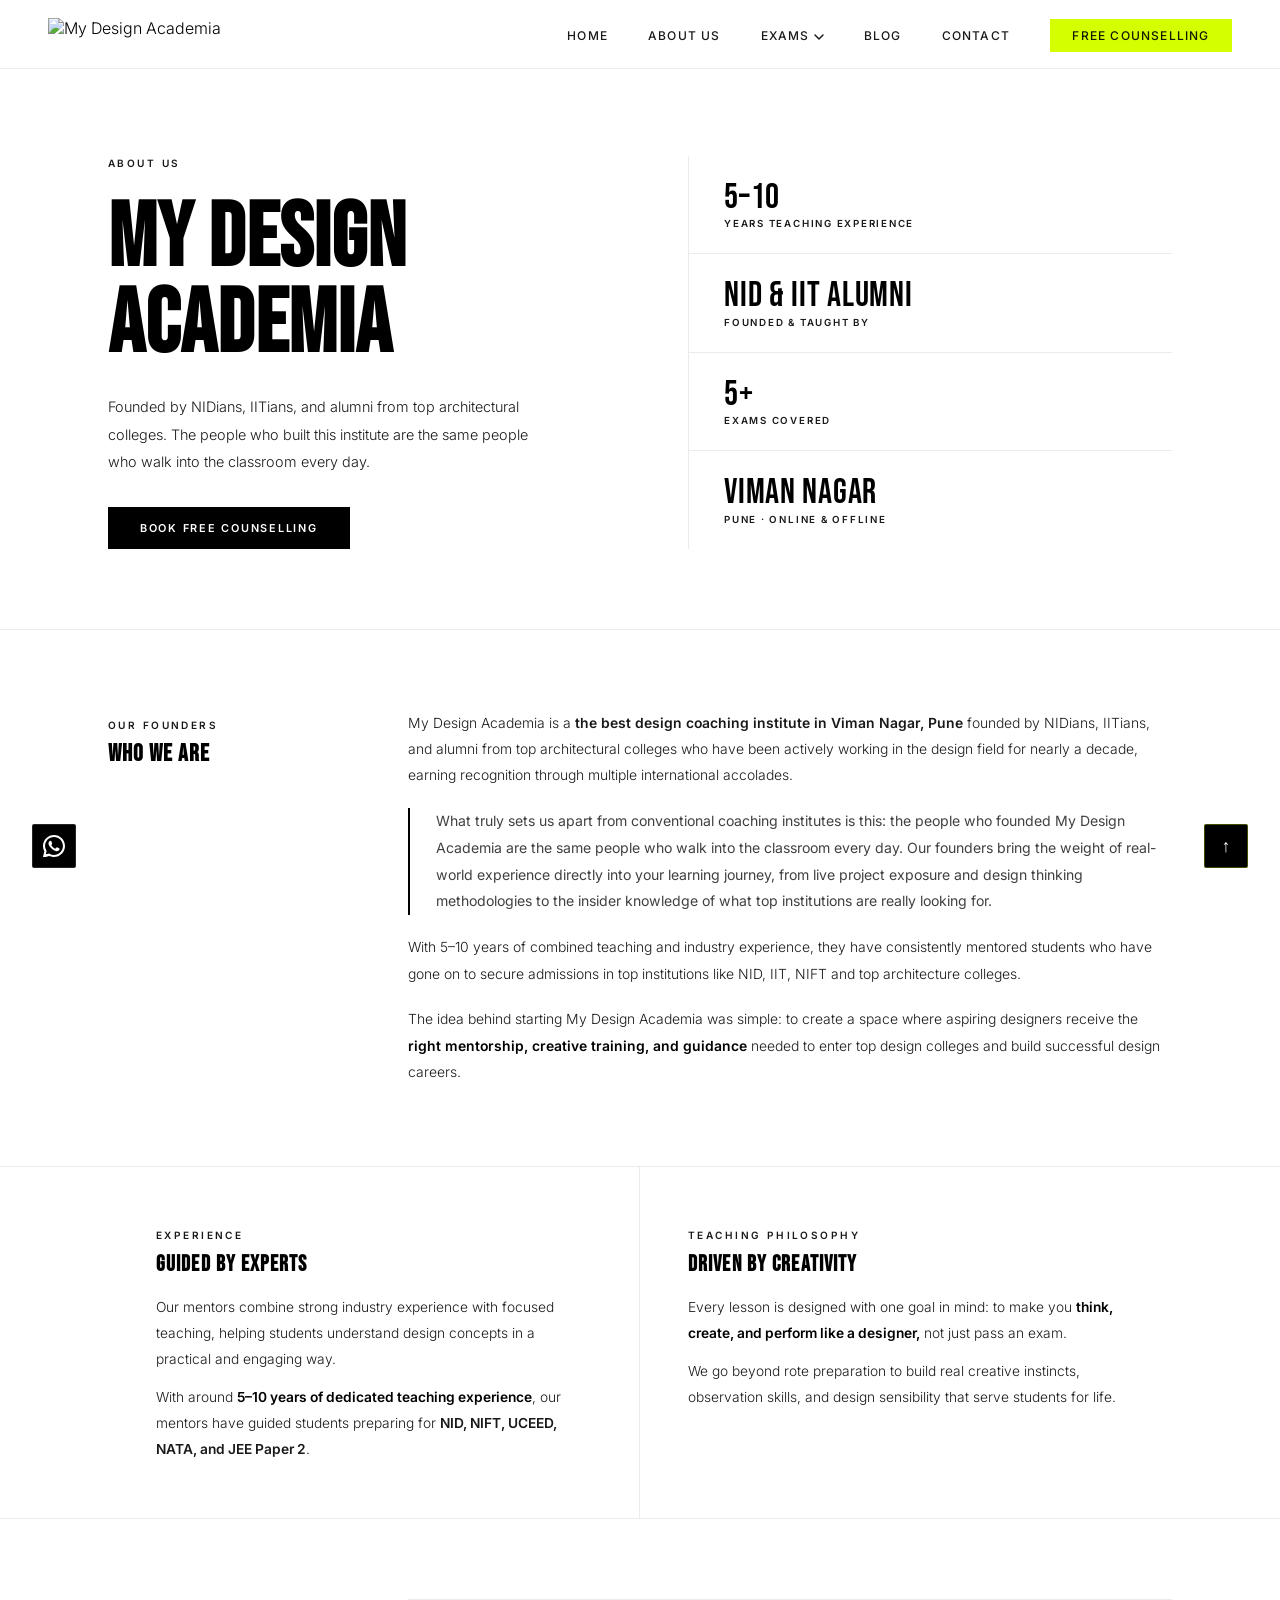
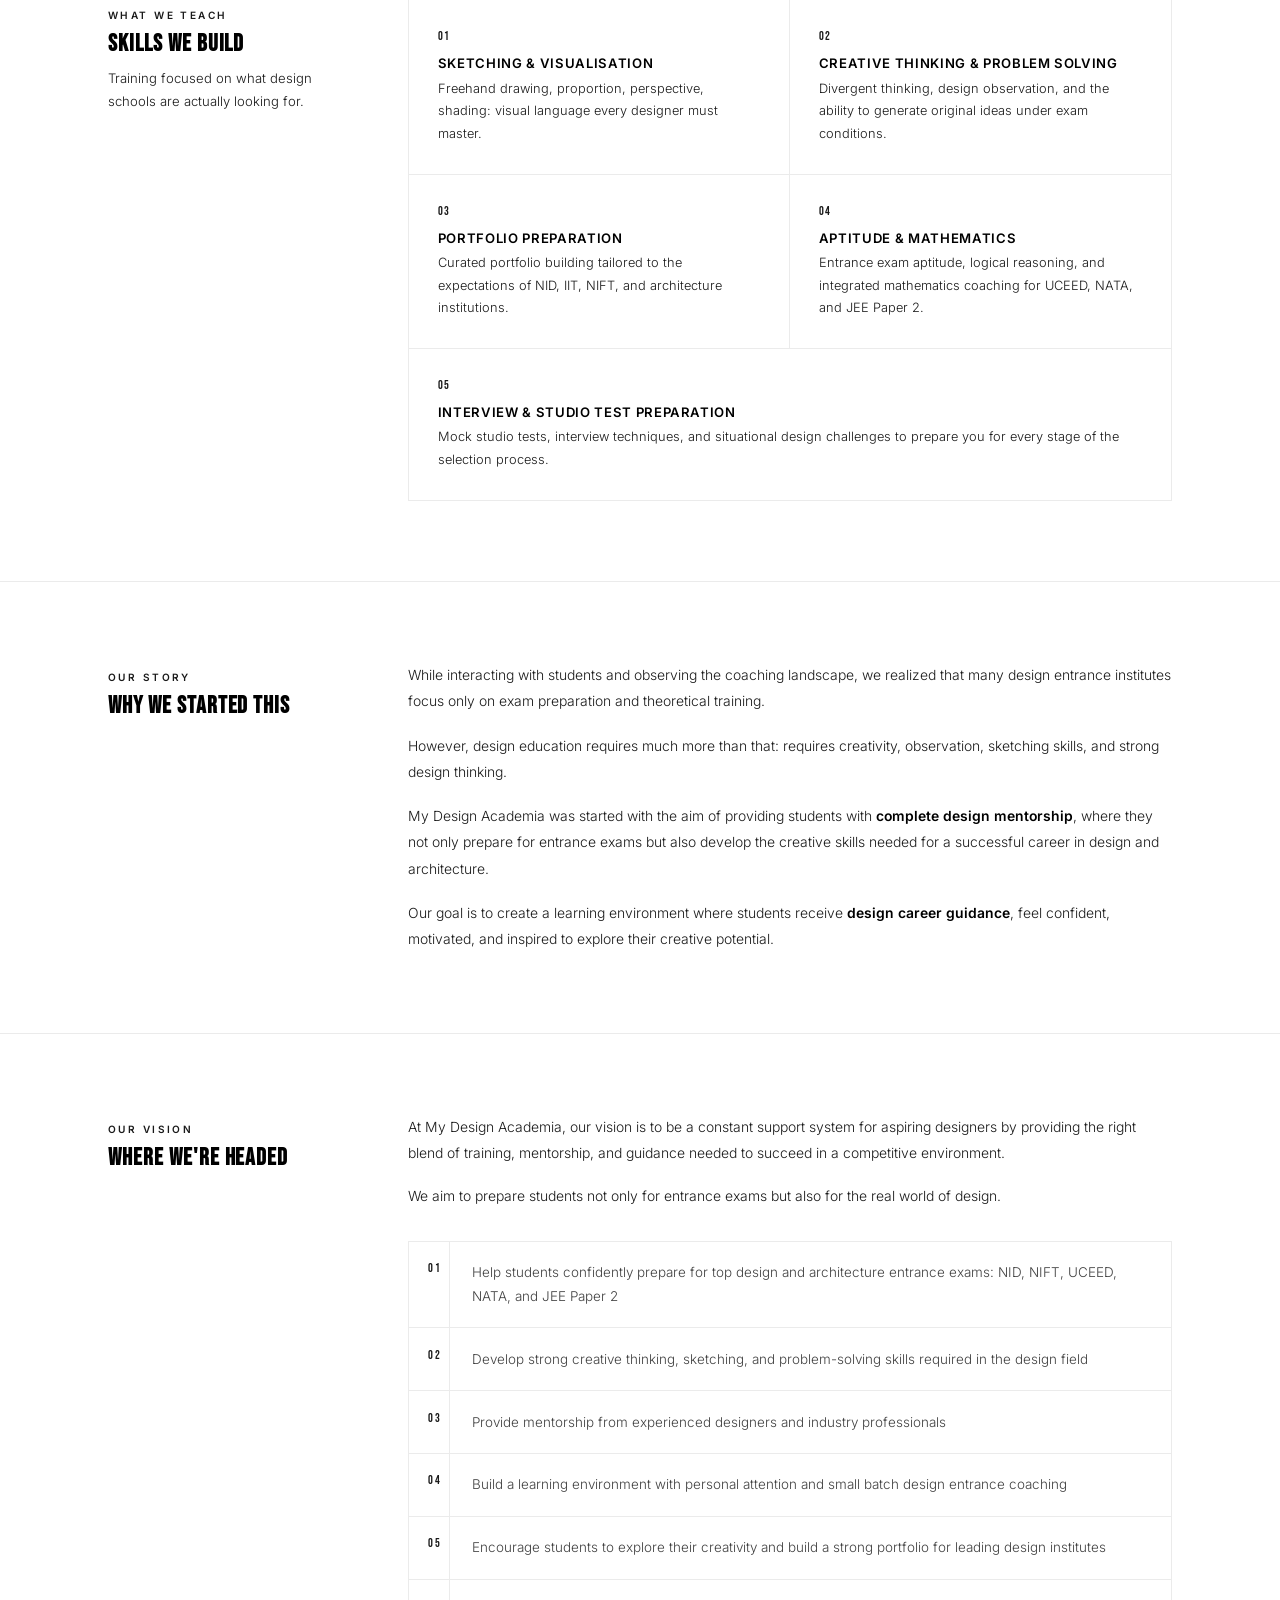
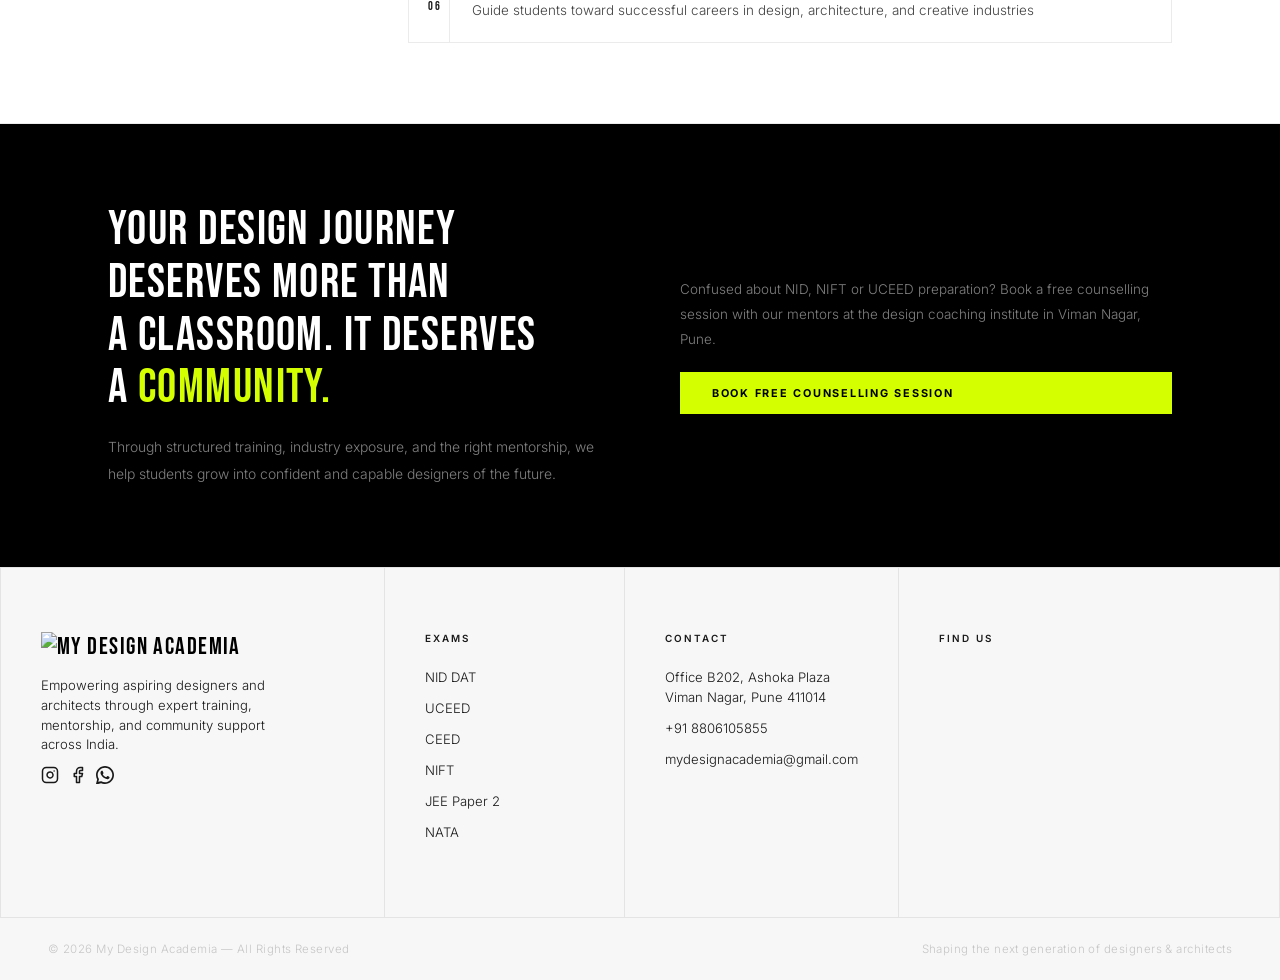
==== commit 1950a920: "about us pages" ====
--- a/about_us.html
+++ b/about_us.html
@@ -20,7 +20,6 @@
       <div class="ab-wrap">
         <div>
           <div class="ab-hero-kicker">
-            <div class="ab-hero-kicker-line"></div>
             <span class="ab-label">About Us</span>
           </div>
           <h1>MY DESIGN<br />ACADEMIA</h1>
@@ -41,7 +40,7 @@
             <div class="ab-hstat-l">Years Teaching Experience</div>
           </div>
           <div class="ab-hstat">
-            <div class="ab-hstat-n">NID &amp; IIT</div>
+            <div class="ab-hstat-n">NID &amp; IIT alumni</div>
             <div class="ab-hstat-l">Founded &amp; Taught By</div>
           </div>
           <div class="ab-hstat">
@@ -66,7 +65,7 @@
         <div class="ab-founders-body">
           <p>
             My Design Academia is a
-            <b>best design coaching institute in Viman Nagar, Pune</b> founded
+            <b>the best design coaching institute in Viman Nagar, Pune</b> founded
             by NIDians, IITians, and alumni from top architectural colleges who
             have been actively working in the design field for nearly a decade,
             earning recognition through multiple international accolades.
--- a/css/style.css
+++ b/css/style.css
@@ -527,6 +527,17 @@
   border: none;
   font-weight: 700;
 }
+.sec-dark-heading {
+  font-family: "Bebas Neue", sans-serif;
+  font-size: clamp(2rem, 4vw, 3rem);
+  letter-spacing: 0.05em;
+  background: #000;
+  color: #fff;
+  text-align: center;
+  padding: 1.5rem 2rem;
+  margin: 0;
+  border-bottom: 1px solid var(--bg);
+}
 
 /* STATS BAR */
 .stats-bar {
@@ -1761,7 +1772,6 @@
   text-transform: uppercase;
   color: var(--accent);
   border: 1px solid var(--accent);
-  padding: 0.3rem 0.8rem;
   margin-bottom: 1rem;
 }
 .uc-hero h1 {
@@ -2720,7 +2730,11 @@
   max-width: 460px;
   line-height: 1.75;
 }
-
+.uc-hero .hero-badge {
+  display: block;
+  width: fit-content;
+  margin-bottom: 1rem;
+}
 /* badges */
 .hero-badges {
   display: flex;
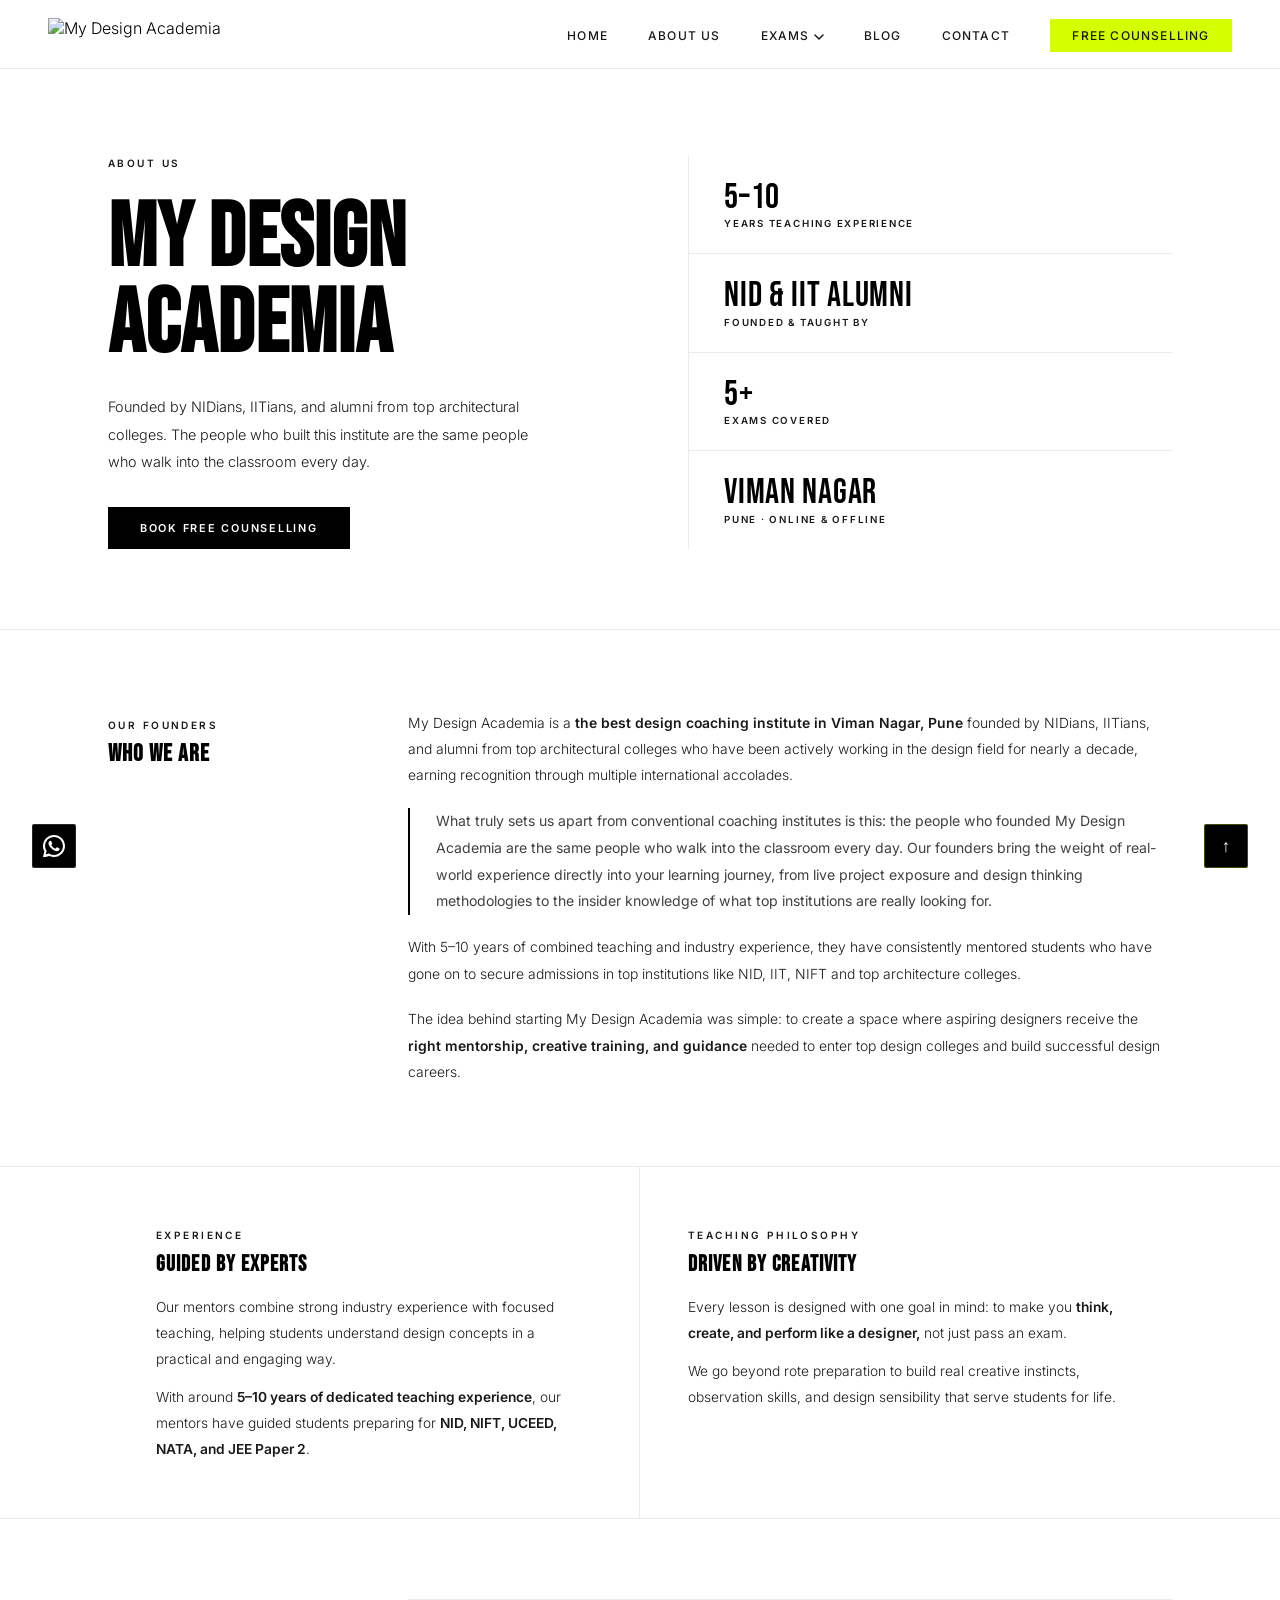
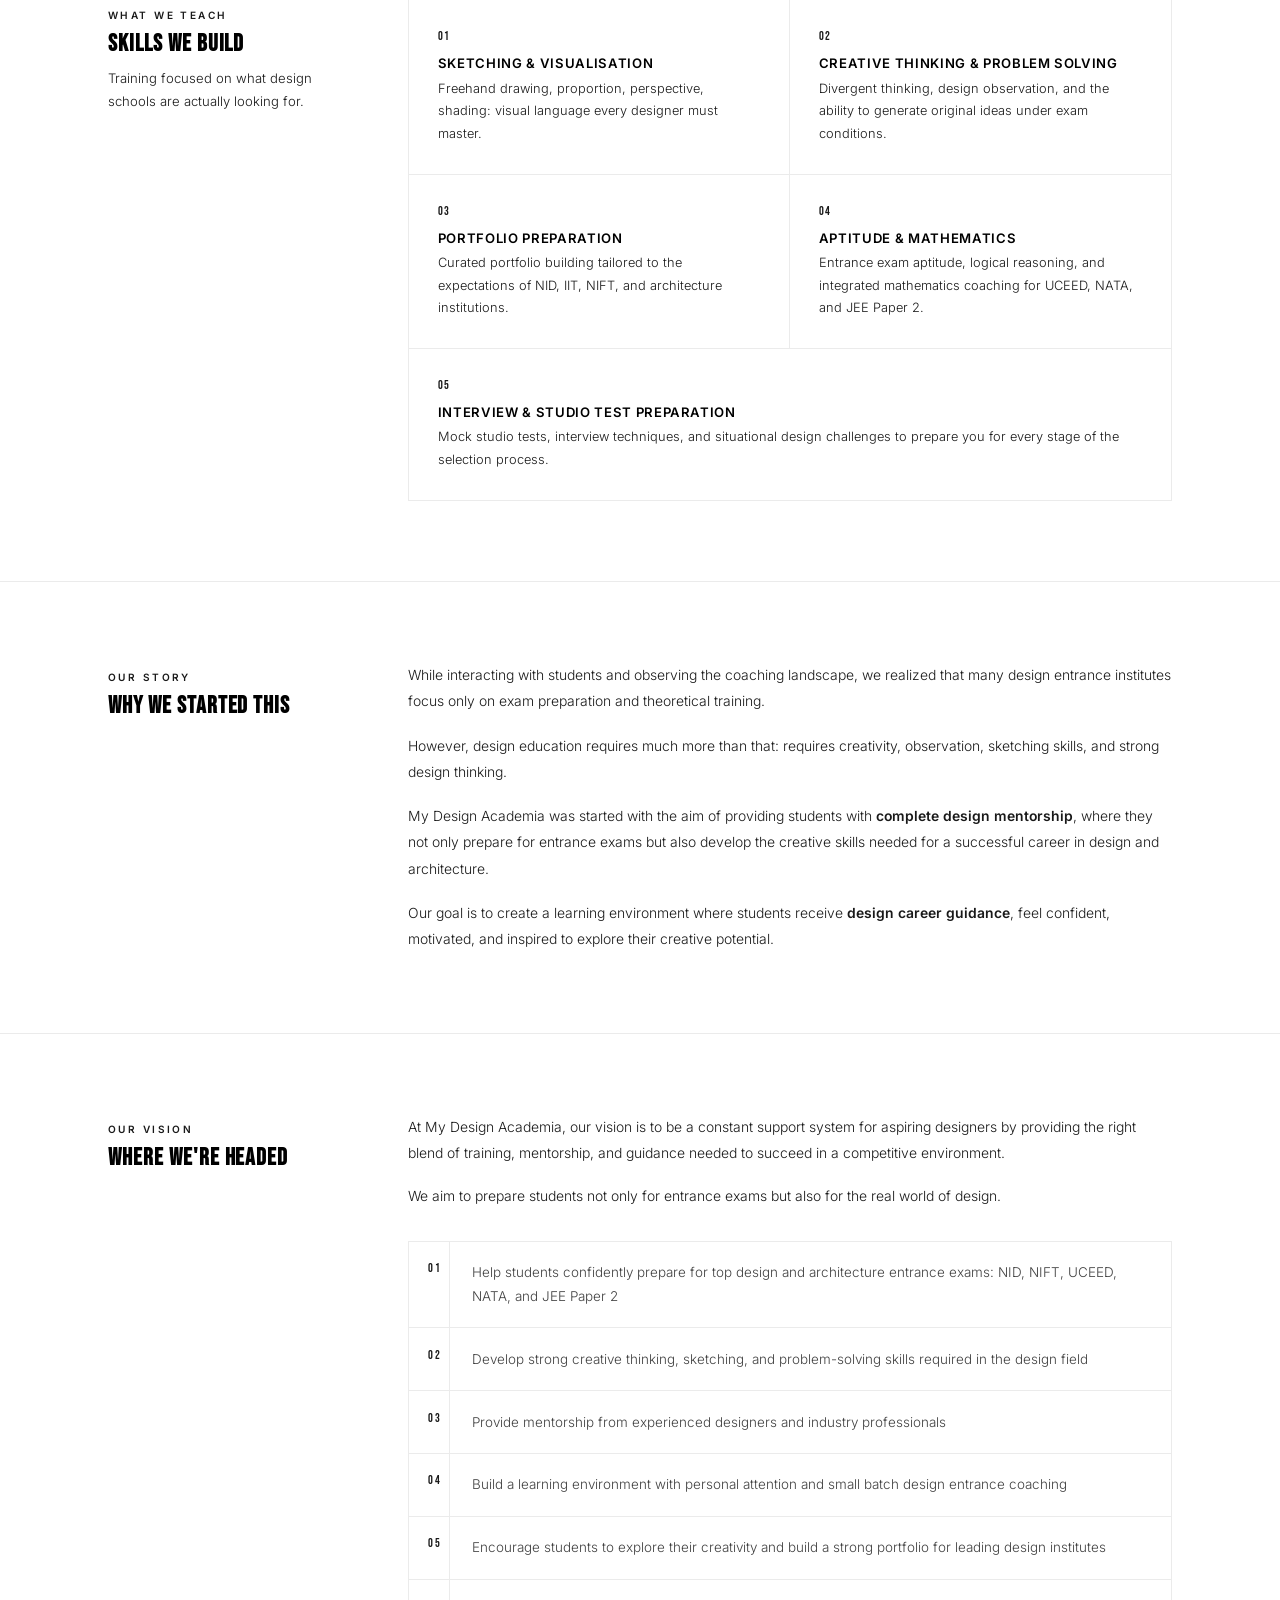
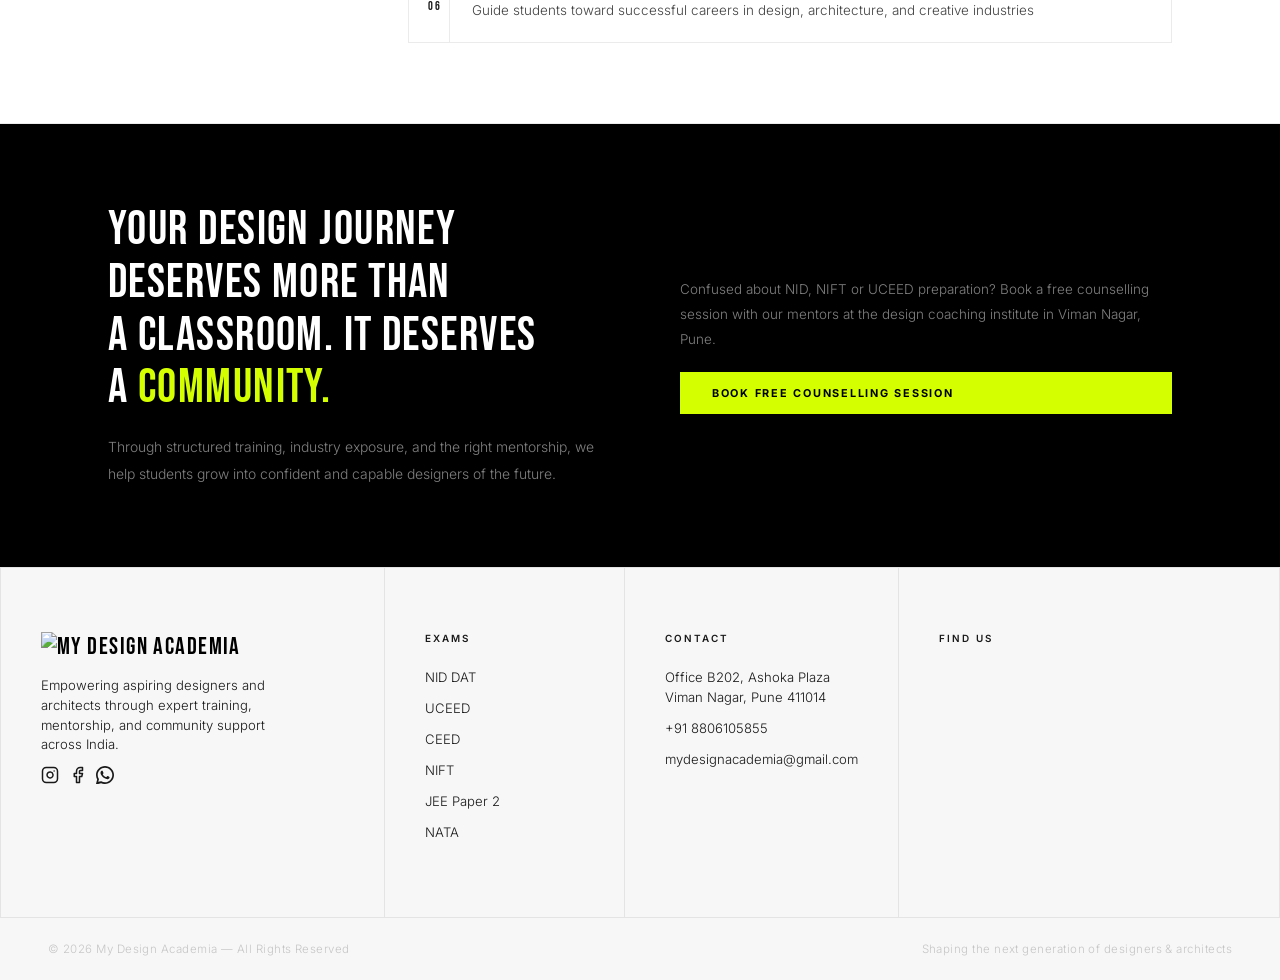
==== commit 7cb98b38: "bold" ====
--- a/about_us.html
+++ b/about_us.html
@@ -90,7 +90,7 @@
           <p>
             The idea behind starting My Design Academia was simple: to
             create a space where aspiring designers receive the
-            <strong>right mentorship, creative training, and guidance</strong>
+            <b>right mentorship, creative training, and guidance</b>
             needed to enter top design colleges and build successful design
             careers.
           </p>
@@ -111,7 +111,7 @@
           </p>
           <p>
             With around
-            <strong>5&ndash;10 years of dedicated teaching experience</strong>,
+            <b>5&ndash;10 years of dedicated teaching experience</b>,
             our mentors have guided students preparing for
             <b>NID, NIFT, UCEED, NATA, and JEE Paper 2</b>.
           </p>
@@ -121,7 +121,7 @@
           <h3>DRIVEN BY CREATIVITY</h3>
           <p>
             Every lesson is designed with one goal in mind: to make you
-            <strong>think, create, and perform like a designer,</strong>
+            <b>think, create, and perform like a designer,</b>
             not just pass an exam.
           </p>
           <p>
@@ -213,13 +213,13 @@
           </p>
           <p>
             My Design Academia was started with the aim of providing students
-            with <strong>complete design mentorship</strong>, where they not
+            with <b>complete design mentorship</b>, where they not
             only prepare for entrance exams but also develop the creative skills
             needed for a successful career in design and architecture.
           </p>
           <p>
             Our goal is to create a learning environment where students receive
-            <strong>design career guidance</strong>, feel confident, motivated,
+            <b>design career guidance</b>, feel confident, motivated,
             and inspired to explore their creative potential.
           </p>
         </div>
--- a/css/style.css
+++ b/css/style.css
@@ -1133,6 +1133,8 @@
 .dropdown.open {
   display: block;
 }
+
+
 
 .dropdown li a {
   display: block;
@@ -2555,11 +2557,13 @@
 
 /* ── PROGRAMME SWITCHER ── */
 .nid-switcher {
-  background: #000;
-  border-top: 1px solid rgba(255, 255, 255, 0.12);
-  position: sticky;
-  bottom: 0;
-  z-index: 200;
+  background: #111;
+  border-bottom: 3px solid var(--accent);
+  position: fixed;
+  top: 68px;
+  left: 0;
+  right: 0;
+  z-index: 99;
 }
 
 .nid-switcher-inner {
@@ -2586,18 +2590,20 @@
   text-transform: uppercase;
   padding: 1.1rem 2rem;
   cursor: pointer;
-  background: none;
+  background: transparent;
   border: none;
-  color: rgba(255, 255, 255, 0.45);
+  color: #fff;
   border-bottom: 2px solid transparent;
   transition: all 0.2s;
   white-space: nowrap;
 }
 .nid-sw-btn.active {
-  color: #fff;
+  color: #d4ff00;
+  background: rgba(212, 255, 0, 0.08);
   border-bottom-color: var(--accent);
 }
 .nid-sw-btn:hover {
+  background: rgba(255, 255, 255, 0.06);
   color: #fff;
 }
 
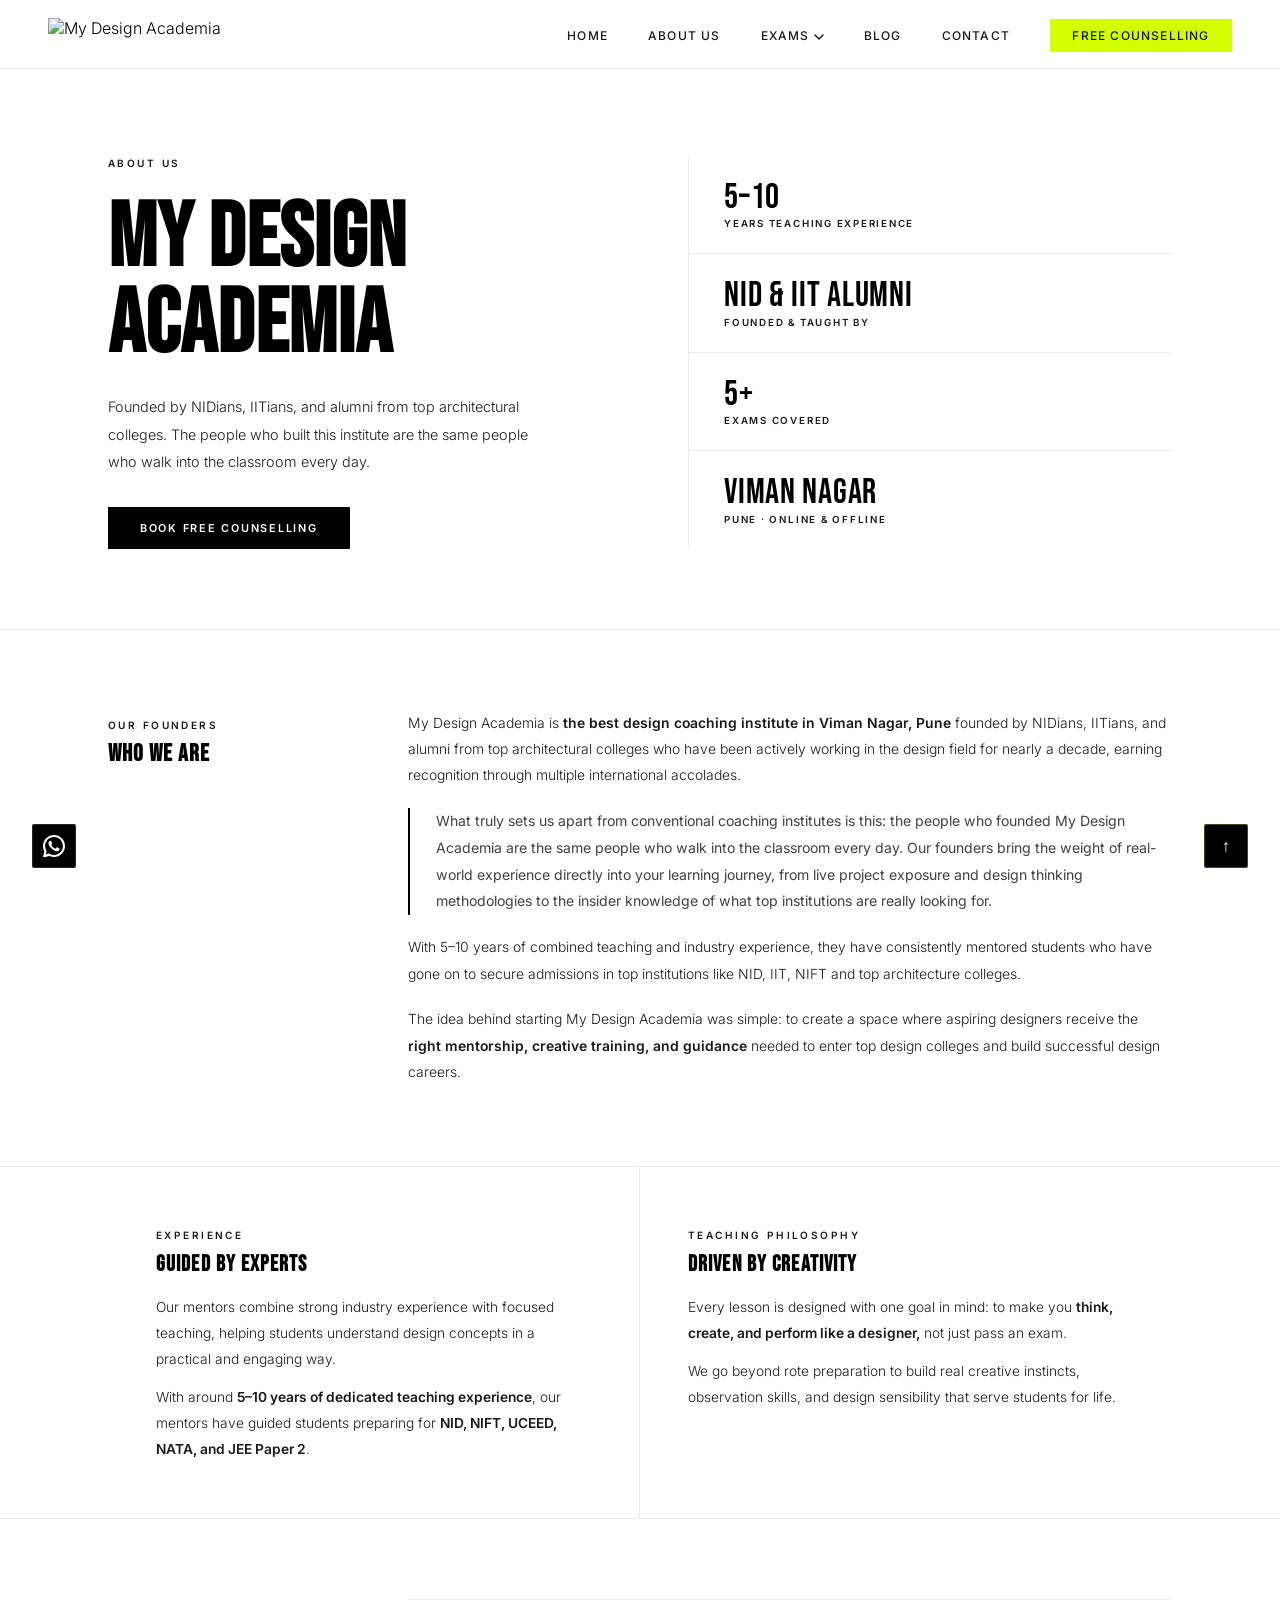
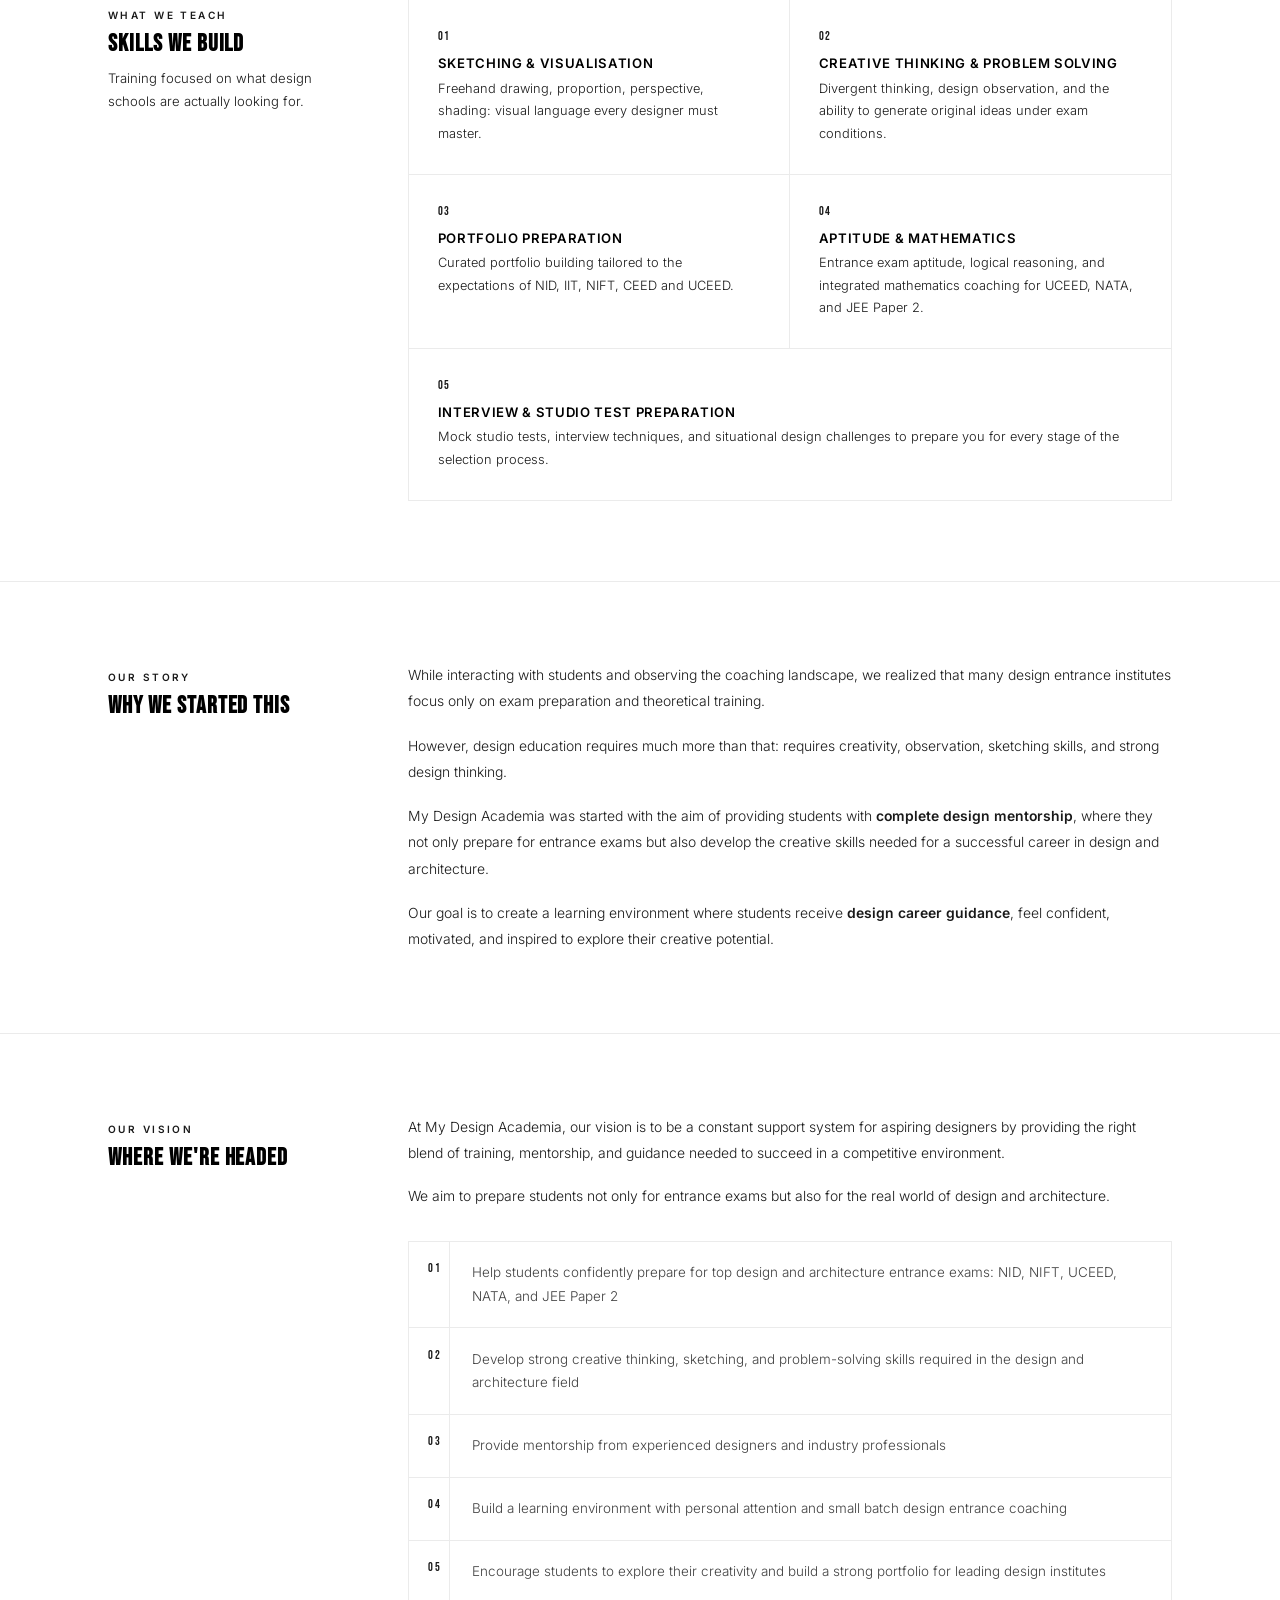
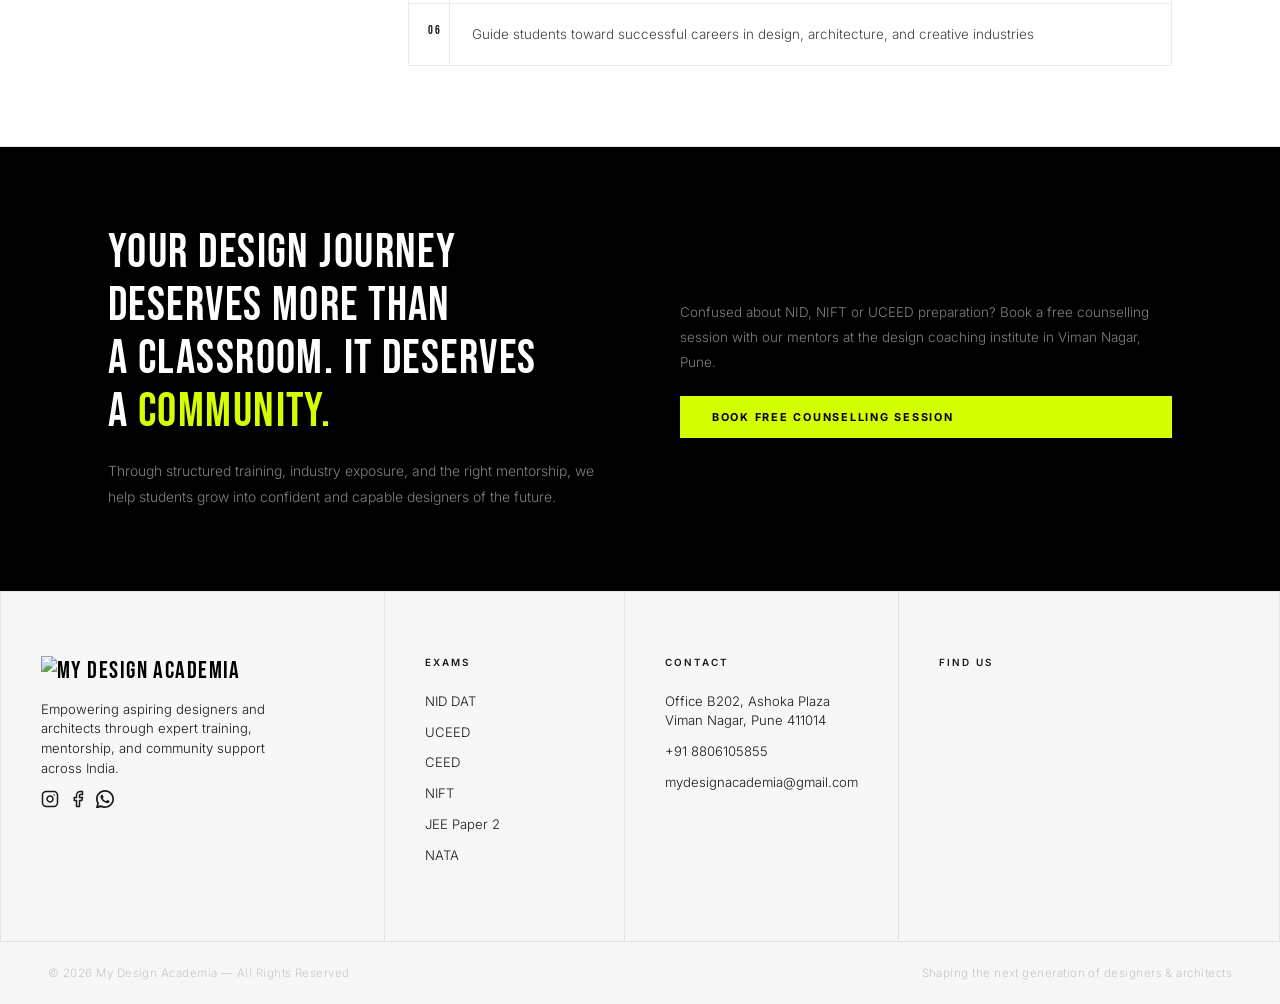
==== commit da977d82: "updtes" ====
--- a/about_us.html
+++ b/about_us.html
@@ -29,7 +29,7 @@
             people who walk into the classroom every day.
           </p>
           <div class="ab-hero-actions">
-            <a class="ab-btn-fill" href="contactus.html?exam=counselling#form"
+            <a class="ab-btn-fill" href="contactus.html?course=counselling#form"
               >Book Free Counselling</a
             >
           </div>
@@ -64,7 +64,7 @@
         </div>
         <div class="ab-founders-body">
           <p>
-            My Design Academia is a
+            My Design Academia is 
             <b>the best design coaching institute in Viman Nagar, Pune</b> founded
             by NIDians, IITians, and alumni from top architectural colleges who
             have been actively working in the design field for nearly a decade,
@@ -167,7 +167,7 @@
             <div class="ab-sk-title">Portfolio Preparation</div>
             <div class="ab-sk-desc">
               Curated portfolio building tailored to the expectations of NID,
-              IIT, NIFT, and architecture institutions.
+              IIT, NIFT, CEED and UCEED.
             </div>
           </div>
           <div class="ab-sk">
@@ -243,7 +243,7 @@
             </p>
             <p>
               We aim to prepare students not only for entrance exams but also
-              for the real world of design.
+              for the real world of design and architecture.
             </p>
           </div>
           <div class="ab-vision-list">
@@ -259,7 +259,7 @@
               <div class="ab-vl-num">02</div>
               <div class="ab-vl-text">
                 Develop strong creative thinking, sketching, and problem-solving
-                skills required in the design field
+                skills required in the design and architecture field
               </div>
             </div>
             <div class="ab-vl-row">
--- a/css/style.css
+++ b/css/style.css
@@ -262,6 +262,12 @@
   padding: 5rem 3rem;
   border-right: 1px solid var(--border);
 }
+.about-left p {
+  font-size: 0.9rem;
+  line-height: 1.9;
+  color: var(--muted);
+  margin-bottom: 15px;
+}
 .about-left h2 {
   font-family: "Bebas Neue", sans-serif;
   font-size: clamp(3rem, 5vw, 5rem);
@@ -423,7 +429,6 @@
 .courses-grid {
   display: grid;
   grid-template-columns: repeat(3, 1fr);
-  border-bottom: 1px solid var(--border);
 }
 .course-card {
   border: 1px solid var(--border);
@@ -546,6 +551,8 @@
   display: grid;
   grid-template-columns: repeat(4, 1fr);
   border-bottom: 1px solid rgba(255, 255, 255, 0.08);
+  border-top: 1px solid rgba(255, 255, 255, 0.08);
+
 }
 .stat-item {
   padding: 3.5rem 2rem;
@@ -898,15 +905,18 @@
 /* REVEAL */
 .r {
   opacity: 0;
-  transform: translateY(20px);
+  transform: translateY(50px);
   transition:
-    opacity 0.65s ease,
-    transform 0.65s ease;
+    opacity 1.0s ease,
+    transform 1.0s ease;
 }
 .r.v {
   opacity: 1;
   transform: translateY(0);
 }
+.r.v:nth-child(1) { transition-delay: 0.1s; }
+.r.v:nth-child(2) { transition-delay: 0.25s; }
+.r.v:nth-child(3) { transition-delay: 0.4s; }
 /* Fallback: if JS fails, show everything */
 @media (prefers-reduced-motion: reduce) {
   .r {
@@ -3850,3 +3860,141 @@
     padding: 0.75rem 0.75rem;
   }
 }
+/* ── MOBILE BURGER MENU ── */
+.mob-burger {
+  display: none;
+  flex-direction: column;
+  justify-content: center;
+  gap: 5px;
+  background: none;
+  border: none;
+  cursor: pointer;
+  padding: 0.25rem;
+  z-index: 1001;
+  position: relative;
+}
+.mob-burger span {
+  display: block;
+  width: 24px;
+  height: 2px;
+  background: #000;
+  transition: all 0.3s ease;
+  transform-origin: center;
+}
+.mob-burger.open {
+  position: fixed;
+  top: 22px;
+  right: 1.5rem;
+}
+.mob-burger.open span { background: #000; }
+.mob-burger.open span:nth-child(1) { transform: translateY(7px) rotate(45deg); }
+.mob-burger.open span:nth-child(2) { opacity: 0; }
+.mob-burger.open span:nth-child(3) { transform: translateY(-7px) rotate(-45deg); }
+
+.mob-overlay {
+  display: none;
+  position: fixed;
+  inset: 0;
+  background: rgba(0,0,0,0.45);
+  z-index: 998;
+}
+.mob-overlay.open { display: block; }
+
+.mob-menu {
+  position: fixed;
+  top: 0;
+  right: 0;
+  width: min(320px, 85vw);
+  height: 100vh;
+  background: var(--bg);
+  border-left: 1px solid var(--border);
+  z-index: 999;
+  transform: translateX(100%);
+  transition: transform 0.35s cubic-bezier(0.4, 0, 0.2, 1);
+  overflow-y: auto;
+}
+.mob-menu.open { transform: translateX(0); }
+
+.mob-menu-inner {
+  display: flex;
+  flex-direction: column;
+  padding: 5rem 1rem 2rem;
+  overflow-x: hidden;
+}
+
+.mob-link {
+  font-size: 0.75rem;
+  font-weight: 500;
+  letter-spacing: 0.1em;
+  text-transform: uppercase;
+  color: var(--muted);
+  background: none;
+  border: none;
+  border-bottom: 1px solid var(--border);
+  padding: 1rem 1rem;
+  text-align: left;
+  cursor: pointer;
+  width: 100%;
+  display: flex;
+  align-items: center;
+  justify-content: space-between;
+  transition: color 0.2s;
+  margin: 0 -1rem;
+  width: calc(100% + 2rem);
+}
+.mob-link:hover { color: #000; }
+
+.mob-arrow {
+  width: 12px;
+  height: 8px;
+  transition: transform 0.3s ease;
+  flex-shrink: 0;
+}
+.mob-exams-toggle.open .mob-arrow { transform: rotate(180deg); }
+
+.mob-exams-list {
+  display: none;
+  flex-direction: column;
+  background: var(--bg2);
+  border-bottom: 1px solid var(--border);
+  margin: 0 -1rem;
+  width: calc(100% + 2rem);
+  box-shadow: inset 0 4px 10px rgba(0,0,0,0.07), inset 0 -4px 10px rgba(0,0,0,0.04);
+}
+.mob-exams-list.open { display: flex; }
+
+.mob-sub-link {
+  font-size: 0.72rem;
+  font-weight: 500;
+  letter-spacing: 0.1em;
+  text-transform: uppercase;
+  color: var(--muted);
+  padding: 0.8rem 1rem;
+  border-bottom: 1px solid var(--border);
+  transition: color 0.2s;
+}
+.mob-sub-link:last-child { border-bottom: none; }
+.mob-sub-link:hover { color: #000; }
+
+.mob-cta {
+  margin-top: 1.5rem;
+  align-self: center;
+  background: #d4ff00;
+  color: #000;
+  padding: 0.55rem 1.4rem;
+  font-size: 0.7rem;
+  font-weight: 600;
+  letter-spacing: 0.12em;
+  text-transform: uppercase;
+  transition: background 0.2s;
+}
+.mob-cta:hover {
+  background: #333;
+  color: #d4ff00;
+}
+
+@media (max-width: 960px) {
+  .mob-burger { display: flex; }
+  .nav-hamburger { display: none !important; }
+  .nav-links { display: none !important; }
+}
